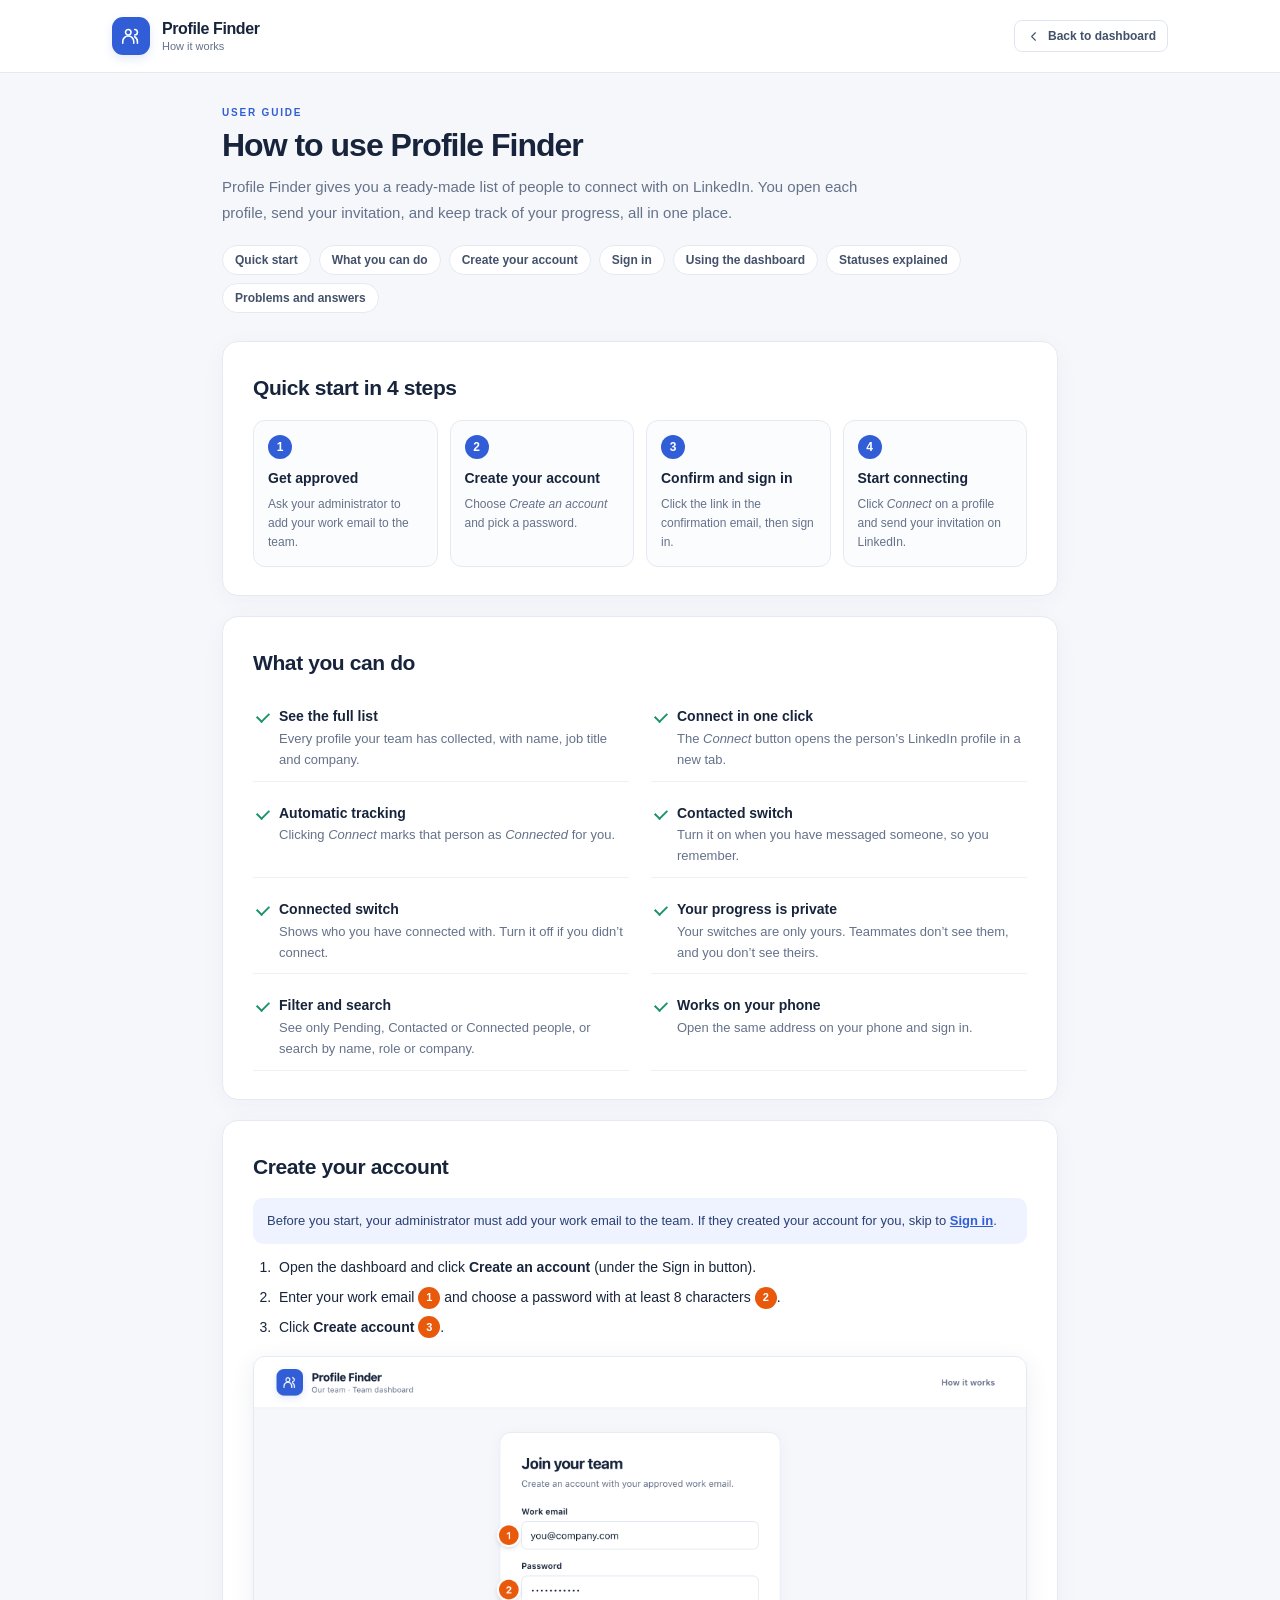
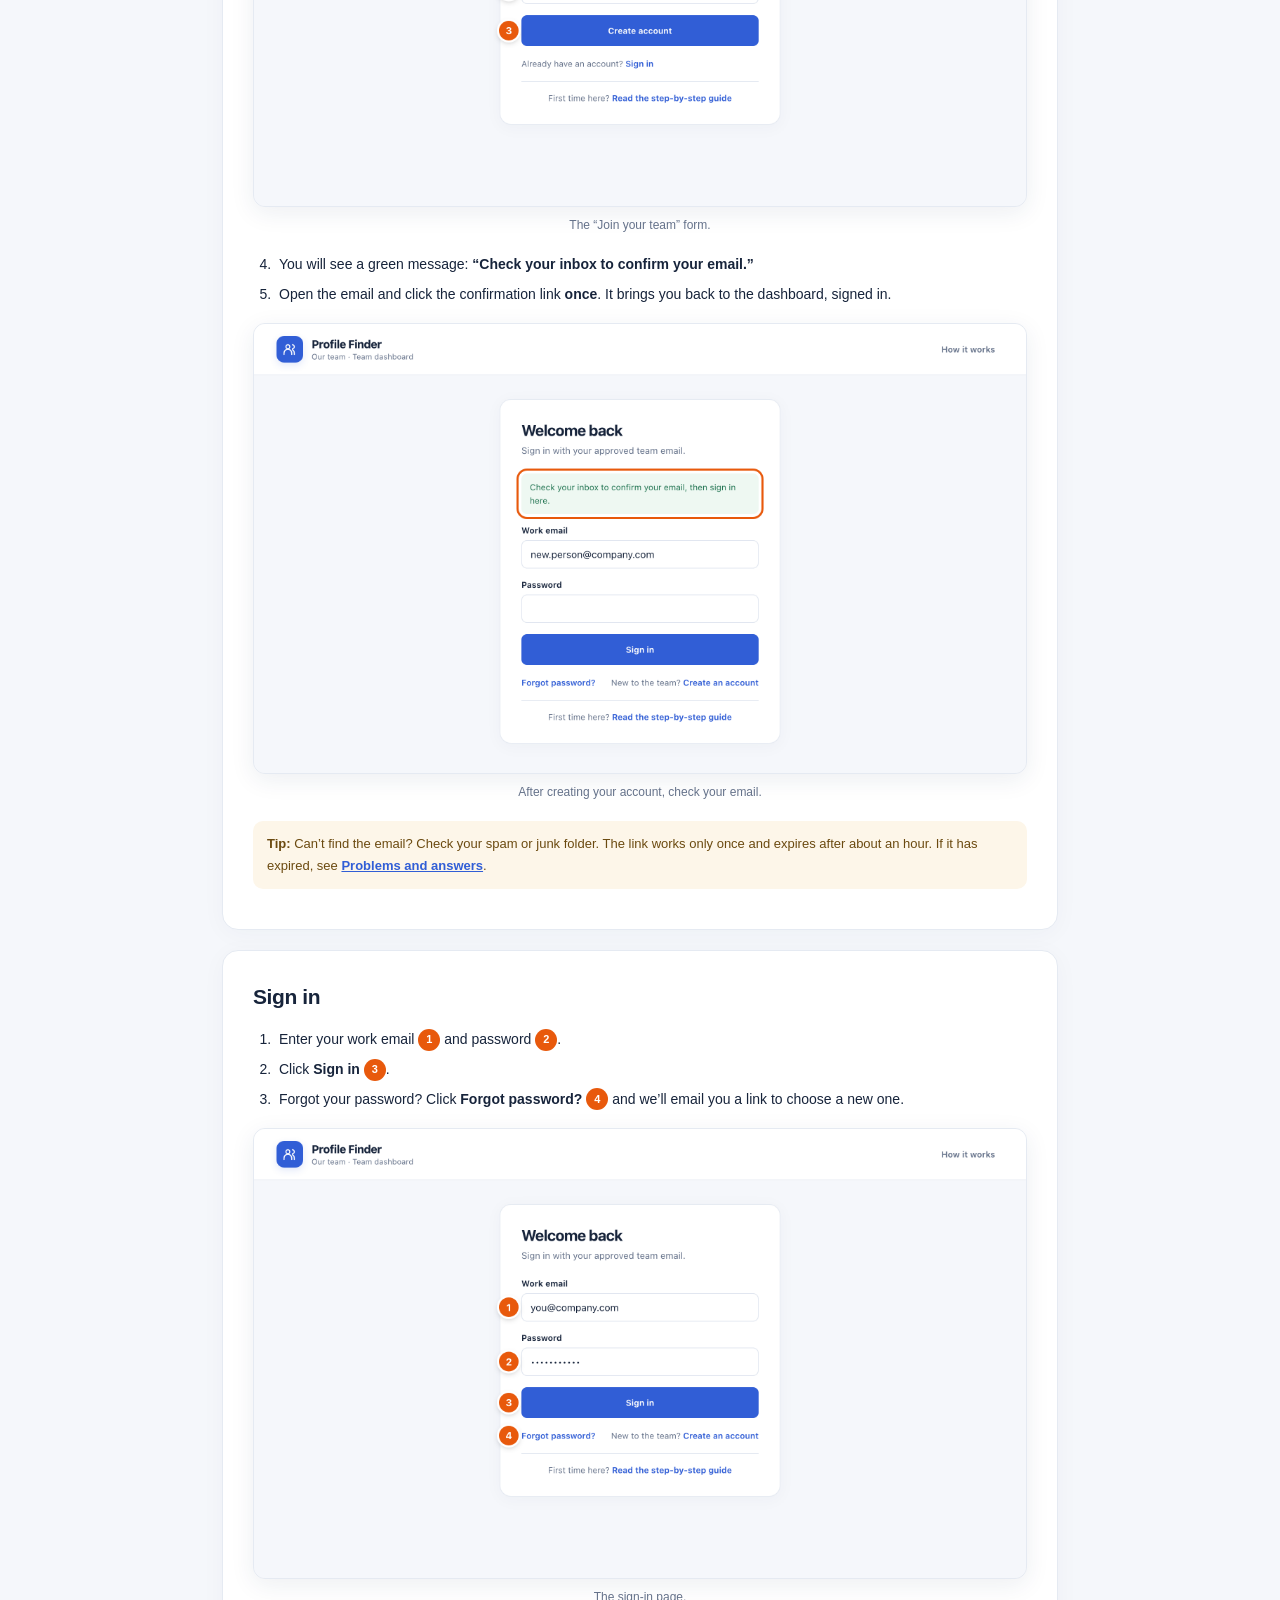
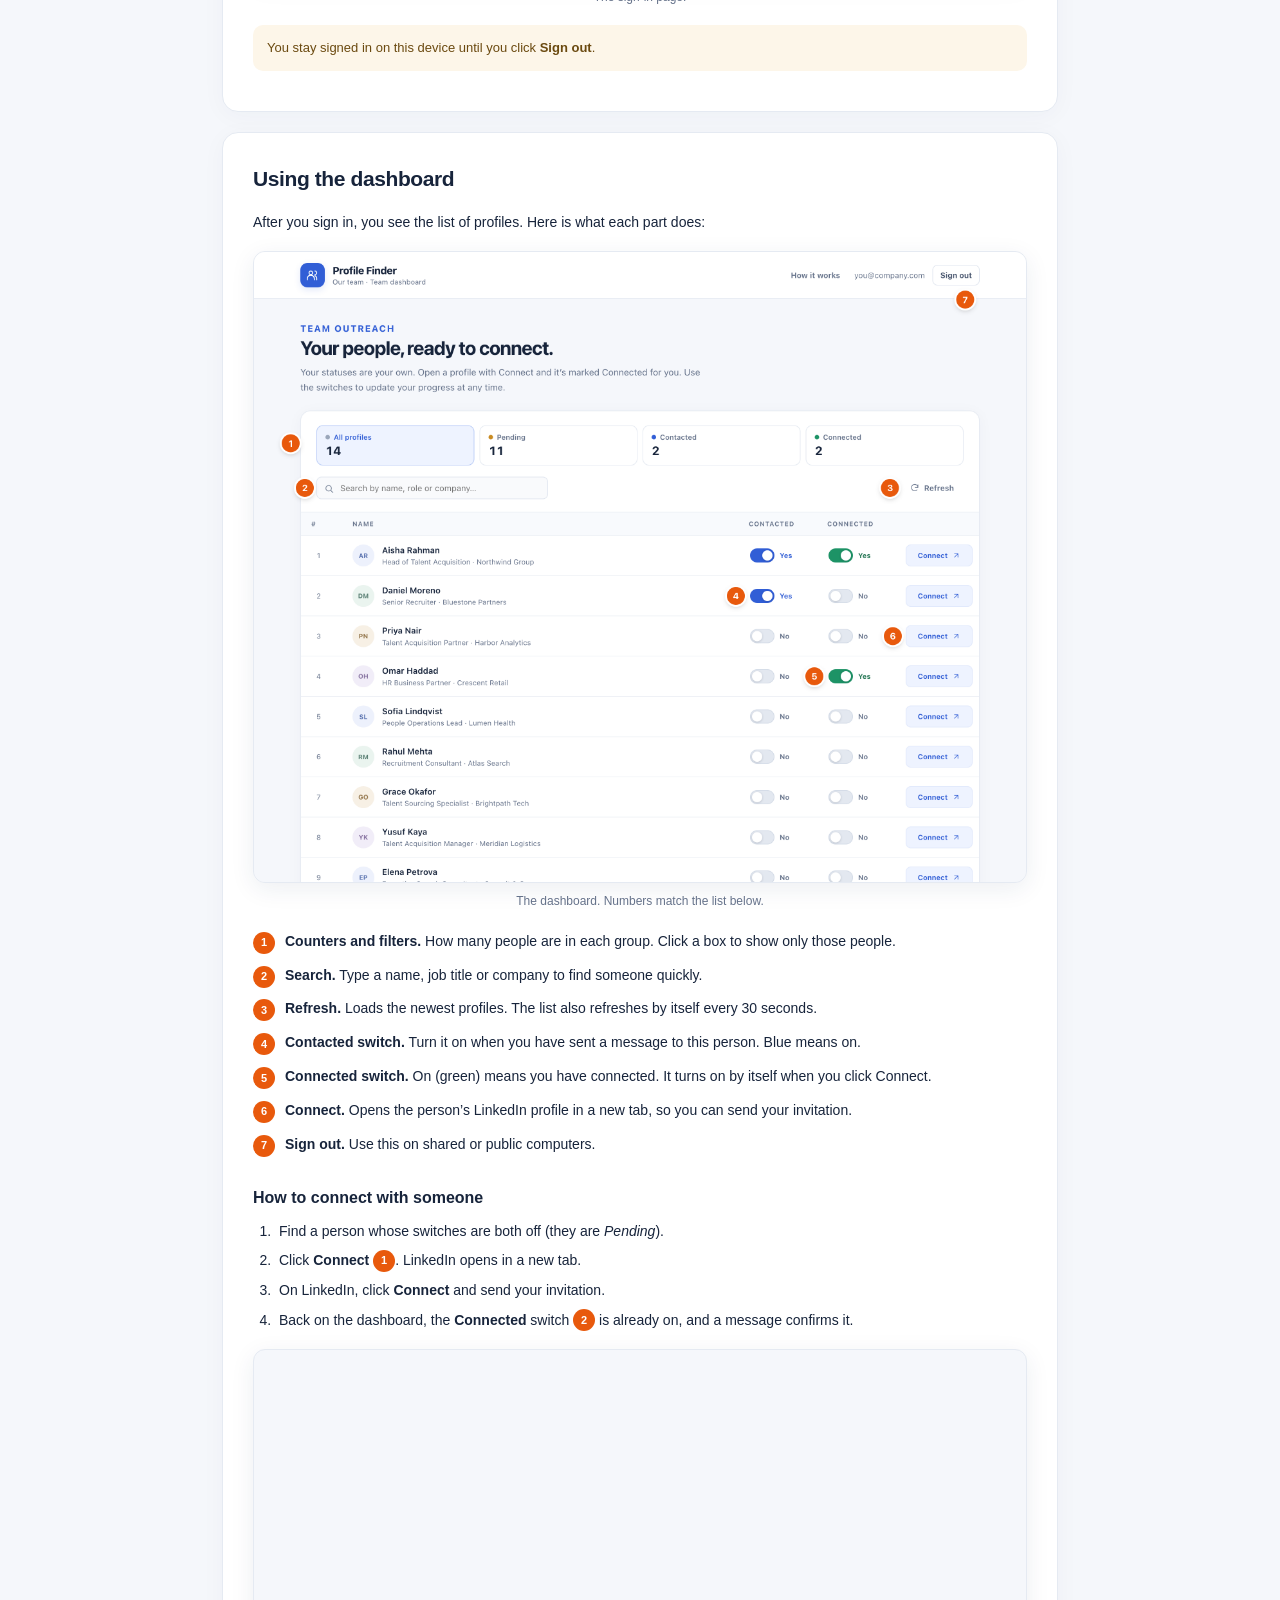
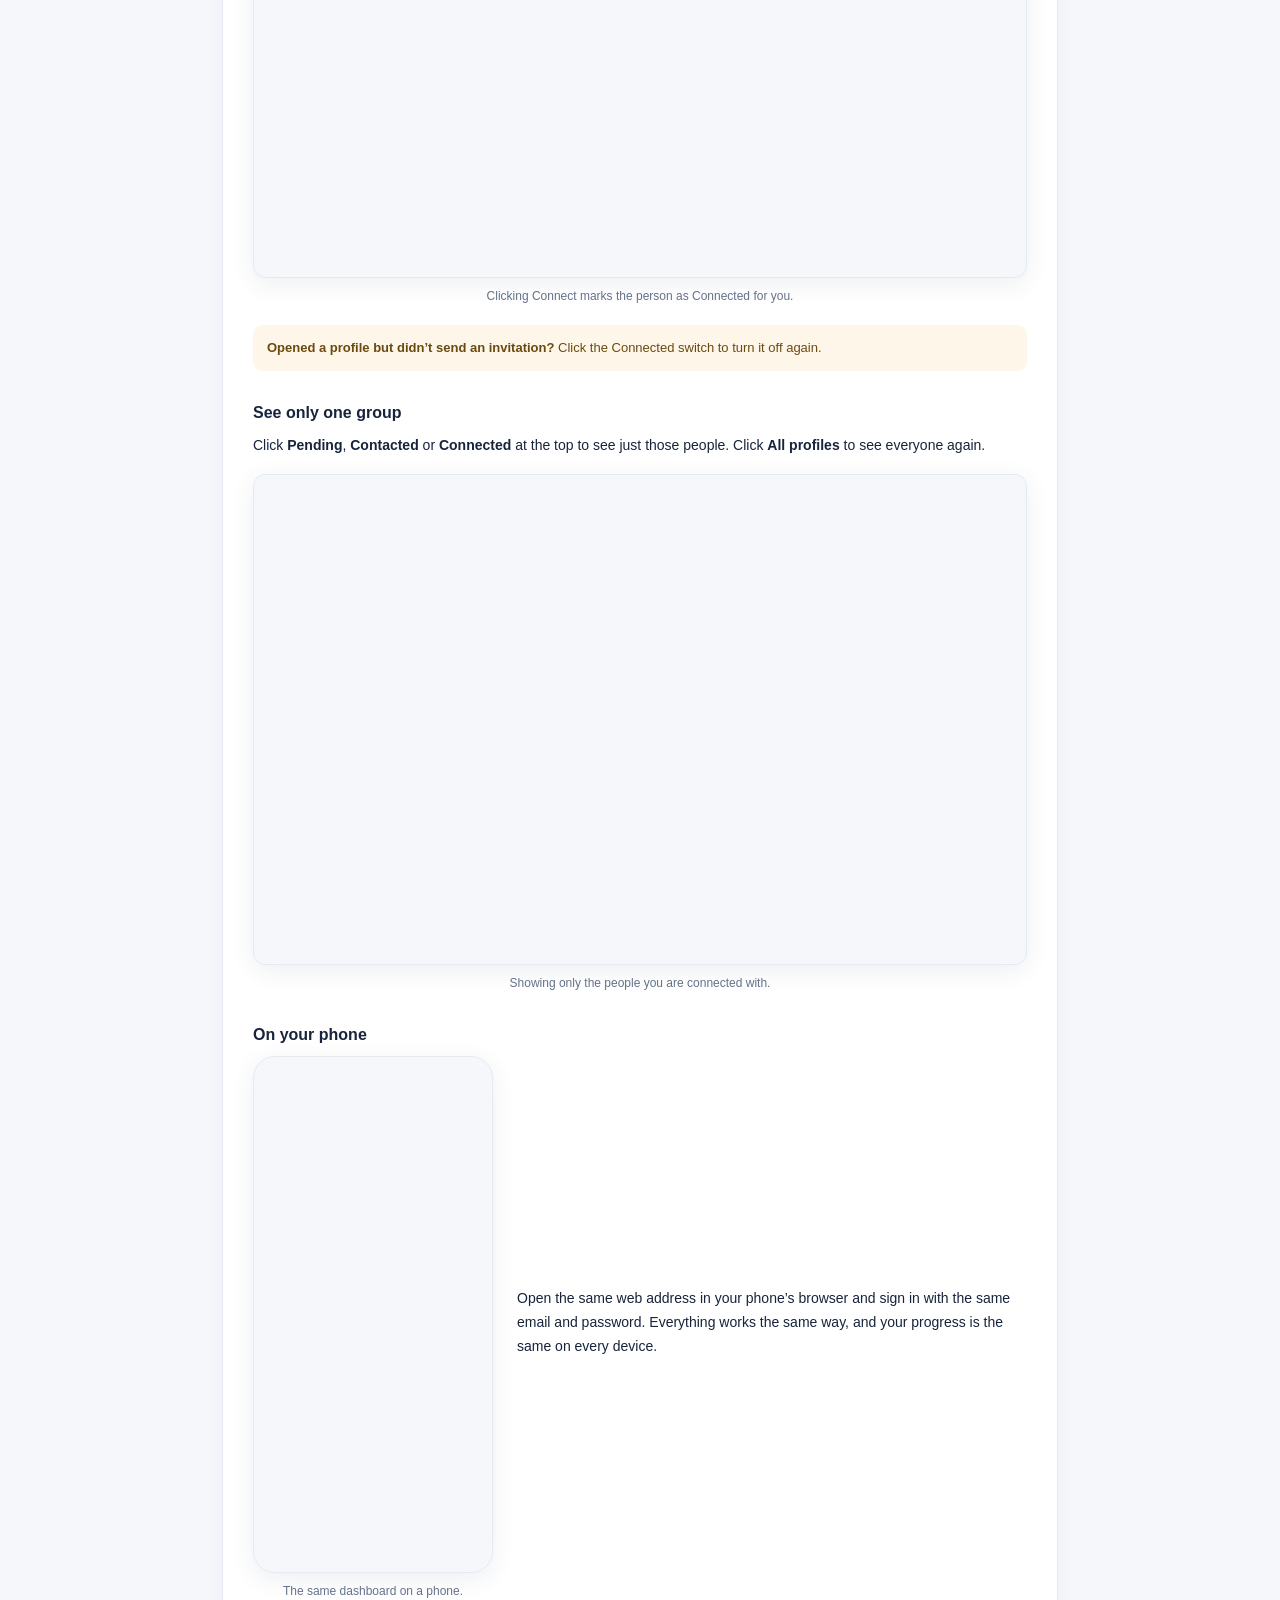
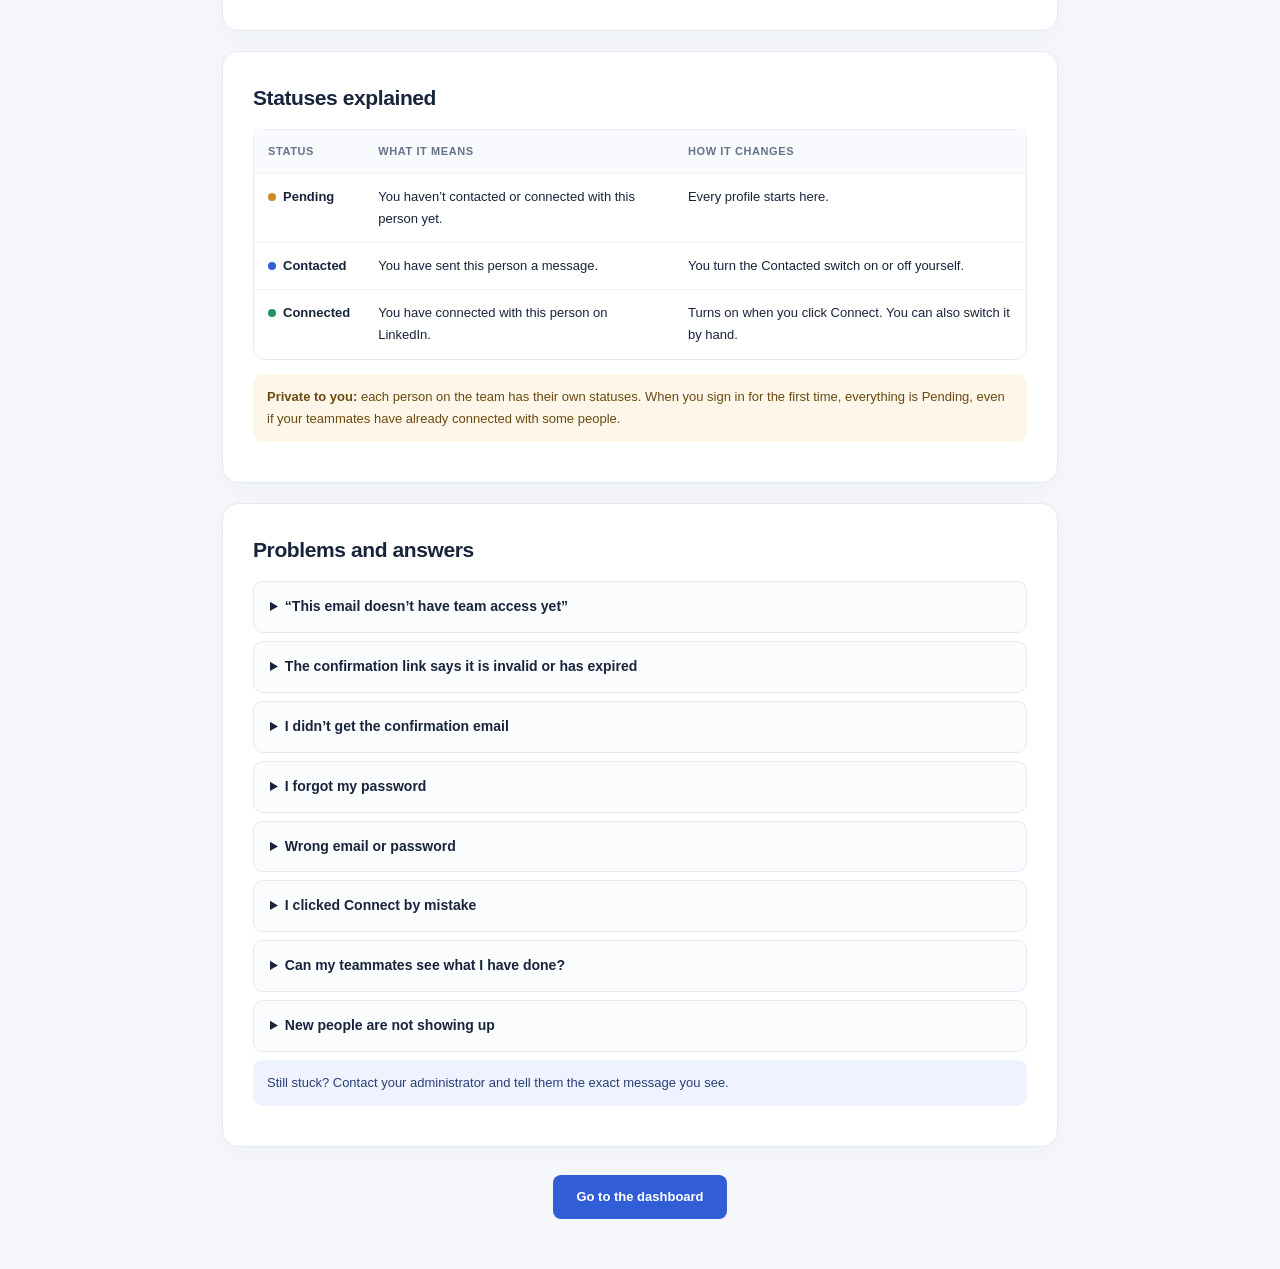
==== help.html @ e4a8d3be "Add files via upload" ====
<!DOCTYPE html>
<html lang="en">
<head>
<meta charset="utf-8">
<meta name="viewport" content="width=device-width, initial-scale=1">
<meta http-equiv="Content-Security-Policy" content="default-src 'self'; script-src 'none'; style-src 'self'; img-src 'self'; base-uri 'none'; form-action 'none'; object-src 'none'">
<meta name="referrer" content="no-referrer">
<meta name="theme-color" content="#f5f7fb">
<title>How it works · Profile Finder</title>
<link rel="stylesheet" href="styles.css">
</head>
<body class="guide">
<svg aria-hidden="true" class="sprite" xmlns="http://www.w3.org/2000/svg">
  <symbol id="icon-people" viewBox="0 0 24 24"><circle cx="9" cy="8" r="3"/><path d="M3 20v-2a6 6 0 0 1 12 0v2M16 5a3 3 0 0 1 0 6m3 9v-2a6 6 0 0 0-3-5.2"/></symbol>
  <symbol id="icon-back" viewBox="0 0 24 24"><path d="M15 6l-6 6 6 6"/></symbol>
</svg>

<header class="site-header">
  <div class="header-inner">
    <a class="brand brand-link" href="./">
      <span class="brand-mark"><svg aria-hidden="true"><use href="#icon-people"/></svg></span>
      <div><span class="brand-name">Profile Finder</span><span class="brand-caption">How it works</span></div>
    </a>
    <a class="btn secondary small" href="./"><svg aria-hidden="true"><use href="#icon-back"/></svg>Back to dashboard</a>
  </div>
</header>

<main>
  <section class="guide-hero">
    <p class="eyebrow">User guide</p>
    <h1>How to use Profile Finder</h1>
    <p class="lead">Profile Finder gives you a ready-made list of people to connect with on LinkedIn. You open each profile, send your invitation, and keep track of your progress, all in one place.</p>
    <nav class="toc" aria-label="On this page">
      <a href="#quick-start">Quick start</a>
      <a href="#features">What you can do</a>
      <a href="#create-account">Create your account</a>
      <a href="#sign-in">Sign in</a>
      <a href="#dashboard">Using the dashboard</a>
      <a href="#statuses">Statuses explained</a>
      <a href="#help">Problems and answers</a>
    </nav>
  </section>

  <section id="quick-start" class="guide-section">
    <h2>Quick start in 4 steps</h2>
    <ol class="quick-steps">
      <li><strong>Get approved</strong><span>Ask your administrator to add your work email to the team.</span></li>
      <li><strong>Create your account</strong><span>Choose <em>Create an account</em> and pick a password.</span></li>
      <li><strong>Confirm and sign in</strong><span>Click the link in the confirmation email, then sign in.</span></li>
      <li><strong>Start connecting</strong><span>Click <em>Connect</em> on a profile and send your invitation on LinkedIn.</span></li>
    </ol>
  </section>

  <section id="features" class="guide-section">
    <h2>What you can do</h2>
    <ul class="feature-grid">
      <li><strong>See the full list</strong><span>Every profile your team has collected, with name, job title and company.</span></li>
      <li><strong>Connect in one click</strong><span>The <em>Connect</em> button opens the person’s LinkedIn profile in a new tab.</span></li>
      <li><strong>Automatic tracking</strong><span>Clicking <em>Connect</em> marks that person as <em>Connected</em> for you.</span></li>
      <li><strong>Contacted switch</strong><span>Turn it on when you have messaged someone, so you remember.</span></li>
      <li><strong>Connected switch</strong><span>Shows who you have connected with. Turn it off if you didn’t connect.</span></li>
      <li><strong>Your progress is private</strong><span>Your switches are only yours. Teammates don’t see them, and you don’t see theirs.</span></li>
      <li><strong>Filter and search</strong><span>See only Pending, Contacted or Connected people, or search by name, role or company.</span></li>
      <li><strong>Works on your phone</strong><span>Open the same address on your phone and sign in.</span></li>
    </ul>
  </section>

  <section id="create-account" class="guide-section">
    <h2>Create your account</h2>
    <p class="callout">Before you start, your administrator must add your work email to the team. If they created your account for you, skip to <a href="#sign-in">Sign in</a>.</p>
    <ol class="steps-list">
      <li>Open the dashboard and click <strong>Create an account</strong> (under the Sign in button).</li>
      <li>Enter your work email <span class="num">1</span> and choose a password with at least 8 characters <span class="num">2</span>.</li>
      <li>Click <strong>Create account</strong> <span class="num">3</span>.</li>
    </ol>
    <figure>
      <img src="guide/create-account.png" width="1100" height="640" loading="lazy" alt="The Join your team form with the work email field marked 1, the password field marked 2 and the Create account button marked 3.">
      <figcaption>The “Join your team” form.</figcaption>
    </figure>
    <ol class="steps-list" start="4">
      <li>You will see a green message: <strong>“Check your inbox to confirm your email.”</strong></li>
      <li>Open the email and click the confirmation link <strong>once</strong>. It brings you back to the dashboard, signed in.</li>
    </ol>
    <figure>
      <img src="guide/check-email.png" width="1100" height="640" loading="lazy" alt="Sign-in page showing the green message: Check your inbox to confirm your email, then sign in here.">
      <figcaption>After creating your account, check your email.</figcaption>
    </figure>
    <p class="tip"><strong>Tip:</strong> Can’t find the email? Check your spam or junk folder. The link works only once and expires after about an hour. If it has expired, see <a href="#help">Problems and answers</a>.</p>
  </section>

  <section id="sign-in" class="guide-section">
    <h2>Sign in</h2>
    <ol class="steps-list">
      <li>Enter your work email <span class="num">1</span> and password <span class="num">2</span>.</li>
      <li>Click <strong>Sign in</strong> <span class="num">3</span>.</li>
      <li>Forgot your password? Click <strong>Forgot password?</strong> <span class="num">4</span> and we’ll email you a link to choose a new one.</li>
    </ol>
    <figure>
      <img src="guide/sign-in.png" width="1100" height="640" loading="lazy" alt="Sign-in form with email marked 1, password marked 2, Sign in button marked 3 and Forgot password link marked 4.">
      <figcaption>The sign-in page.</figcaption>
    </figure>
    <p class="tip">You stay signed in on this device until you click <strong>Sign out</strong>.</p>
  </section>

  <section id="dashboard" class="guide-section">
    <h2>Using the dashboard</h2>
    <p>After you sign in, you see the list of profiles. Here is what each part does:</p>
    <figure>
      <img src="guide/dashboard.png" width="1200" height="980" loading="lazy" alt="The dashboard with numbered markers: 1 status counters, 2 search box, 3 Refresh button, 4 Contacted switch, 5 Connected switch, 6 Connect button, 7 Sign out.">
      <figcaption>The dashboard. Numbers match the list below.</figcaption>
    </figure>
    <ol class="legend">
      <li><strong>Counters and filters.</strong> How many people are in each group. Click a box to show only those people.</li>
      <li><strong>Search.</strong> Type a name, job title or company to find someone quickly.</li>
      <li><strong>Refresh.</strong> Loads the newest profiles. The list also refreshes by itself every 30 seconds.</li>
      <li><strong>Contacted switch.</strong> Turn it on when you have sent a message to this person. Blue means on.</li>
      <li><strong>Connected switch.</strong> On (green) means you have connected. It turns on by itself when you click Connect.</li>
      <li><strong>Connect.</strong> Opens the person’s LinkedIn profile in a new tab, so you can send your invitation.</li>
      <li><strong>Sign out.</strong> Use this on shared or public computers.</li>
    </ol>

    <h3>How to connect with someone</h3>
    <ol class="steps-list">
      <li>Find a person whose switches are both off (they are <em>Pending</em>).</li>
      <li>Click <strong>Connect</strong> <span class="num">1</span>. LinkedIn opens in a new tab.</li>
      <li>On LinkedIn, click <strong>Connect</strong> and send your invitation.</li>
      <li>Back on the dashboard, the <strong>Connected</strong> switch <span class="num">2</span> is already on, and a message confirms it.</li>
    </ol>
    <figure>
      <img src="guide/connect.png" width="1200" height="820" loading="lazy" alt="After clicking Connect, marked 1, the Connected switch for that person, marked 2, is on and a message says the person is marked as Connected.">
      <figcaption>Clicking Connect marks the person as Connected for you.</figcaption>
    </figure>
    <p class="tip"><strong>Opened a profile but didn’t send an invitation?</strong> Click the Connected switch to turn it off again.</p>

    <h3>See only one group</h3>
    <p>Click <strong>Pending</strong>, <strong>Contacted</strong> or <strong>Connected</strong> at the top to see just those people. Click <strong>All profiles</strong> to see everyone again.</p>
    <figure>
      <img src="guide/filter.png" width="1200" height="760" loading="lazy" alt="The Connected filter selected, showing only the people marked Connected.">
      <figcaption>Showing only the people you are connected with.</figcaption>
    </figure>

    <h3>On your phone</h3>
    <div class="phone-row">
      <figure class="phone">
        <img src="guide/mobile.png" width="390" height="844" loading="lazy" alt="The dashboard on a phone screen, with counters, search, switches and Connect buttons.">
        <figcaption>The same dashboard on a phone.</figcaption>
      </figure>
      <p>Open the same web address in your phone’s browser and sign in with the same email and password. Everything works the same way, and your progress is the same on every device.</p>
    </div>
  </section>

  <section id="statuses" class="guide-section">
    <h2>Statuses explained</h2>
    <div class="table-scroll">
      <table class="status-table">
        <thead><tr><th scope="col">Status</th><th scope="col">What it means</th><th scope="col">How it changes</th></tr></thead>
        <tbody>
          <tr><th scope="row"><span class="dot-label pending">Pending</span></th><td>You haven’t contacted or connected with this person yet.</td><td>Every profile starts here.</td></tr>
          <tr><th scope="row"><span class="dot-label contacted">Contacted</span></th><td>You have sent this person a message.</td><td>You turn the Contacted switch on or off yourself.</td></tr>
          <tr><th scope="row"><span class="dot-label connected">Connected</span></th><td>You have connected with this person on LinkedIn.</td><td>Turns on when you click Connect. You can also switch it by hand.</td></tr>
        </tbody>
      </table>
    </div>
    <p class="tip"><strong>Private to you:</strong> each person on the team has their own statuses. When you sign in for the first time, everything is Pending, even if your teammates have already connected with some people.</p>
  </section>

  <section id="help" class="guide-section">
    <h2>Problems and answers</h2>
    <details>
      <summary>“This email doesn’t have team access yet”</summary>
      <p>Your administrator hasn’t added your email to the team, or you haven’t confirmed your email yet. Ask your administrator to add the exact email you sign in with, and make sure you clicked the confirmation link.</p>
      <figure>
        <img src="guide/no-access.png" width="1100" height="680" loading="lazy" alt="Sign-in page showing the message: This email doesn’t have team access yet.">
      </figure>
    </details>
    <details>
      <summary>The confirmation link says it is invalid or has expired</summary>
      <p>Each link works only once and for about an hour. Go back to the dashboard and click <strong>Create an account</strong> again with the same email to get a new link, then click it straight away. If it still fails, ask your administrator to create your account for you.</p>
    </details>
    <details>
      <summary>I didn’t get the confirmation email</summary>
      <p>Check your spam or junk folder, and wait a few minutes. If it still doesn’t arrive, ask your administrator to create your account for you.</p>
    </details>
    <details>
      <summary>I forgot my password</summary>
      <p>On the sign-in page, click <strong>Forgot password?</strong>, enter your email and click <strong>Send reset link</strong>. Open the email, click the link, and choose a new password.</p>
    </details>
    <details>
      <summary>Wrong email or password</summary>
      <p>Check for typing mistakes and make sure Caps Lock is off. If you still can’t sign in, use <strong>Forgot password?</strong>.</p>
    </details>
    <details>
      <summary>I clicked Connect by mistake</summary>
      <p>Click the green <strong>Connected</strong> switch for that person to turn it off. Nothing is sent on LinkedIn unless you send the invitation yourself.</p>
    </details>
    <details>
      <summary>Can my teammates see what I have done?</summary>
      <p>No. Your Contacted and Connected switches are visible only to you. Everyone sees the same list of people, but each person tracks their own progress.</p>
    </details>
    <details>
      <summary>New people are not showing up</summary>
      <p>Click <strong>Refresh</strong>. New profiles appear after your administrator adds them.</p>
    </details>
    <p class="callout">Still stuck? Contact your administrator and tell them the exact message you see.</p>
  </section>

  <p class="guide-back"><a class="btn primary" href="./">Go to the dashboard</a></p>
</main>
</body>
</html>
---- styles.css ----
:root { --ink:#17243b; --muted:#65728a; --line:#e5eaf2; --brand:#315ed6; --brand-dark:#254bac; --brand-soft:#eef3ff; --bg:#f5f7fb; --green:#1d9366; --green-ink:#1f7350; --blue-on:#315ed6; --shadow:0 4px 24px rgba(29,48,84,.035); }
* { box-sizing:border-box; }
body { margin:0; background:var(--bg); color:var(--ink); font-family:Inter,-apple-system,BlinkMacSystemFont,"Segoe UI",sans-serif; font-size:14px; -webkit-font-smoothing:antialiased; }
button,input { font:inherit; }
button { cursor:pointer; }
button:disabled { opacity:.5; cursor:not-allowed; }
:focus-visible { outline:3px solid #809ff0; outline-offset:3px; }
a { color:var(--brand); }
svg { width:20px; height:20px; flex-shrink:0; fill:none; stroke:currentColor; stroke-width:1.7; stroke-linecap:round; stroke-linejoin:round; }
.sprite { display:none; }
[hidden] { display:none !important; }
.sr-only { position:absolute; width:1px; height:1px; padding:0; margin:-1px; overflow:hidden; clip:rect(0,0,0,0); white-space:nowrap; border:0; }
.muted { color:var(--muted); }
code { background:#eef1f6; padding:2px 5px; border-radius:4px; font-size:12px; }

.site-header { background:#fff; border-bottom:1px solid var(--line); }
.header-inner { max-width:1120px; min-height:72px; margin:auto; padding:14px 32px; display:flex; align-items:center; justify-content:space-between; gap:16px; }
.brand { display:flex; align-items:center; gap:12px; min-width:0; }
.brand-mark { width:38px; height:38px; display:grid; place-items:center; border-radius:11px; background:var(--brand); color:#fff; box-shadow:0 4px 10px #315ed622; }
.brand-mark svg { width:22px; height:22px; }
.brand-name { display:block; font-size:16px; font-weight:750; letter-spacing:-.4px; }
.brand-caption { display:block; margin-top:2px; color:var(--muted); font-size:11px; }
.header-actions { display:flex; align-items:center; gap:10px; min-width:0; }
.guide-link { margin:18px 0 0; padding-top:16px; border-top:1px solid var(--line); text-align:center; color:var(--muted); font-size:12px; }
.guide-link a { font-weight:650; text-decoration:none; }
.guide-link a:hover { text-decoration:underline; }
.account { display:flex; align-items:center; gap:12px; min-width:0; }
.account-email { color:var(--muted); font-size:12px; overflow:hidden; text-overflow:ellipsis; white-space:nowrap; }

main { max-width:1120px; margin:auto; padding:34px 32px 40px; }
.center-view { display:grid; place-items:center; min-height:60vh; }
.card { background:#fff; border:1px solid var(--line); border-radius:16px; box-shadow:var(--shadow); }
.message-card { max-width:460px; padding:28px; text-align:center; line-height:1.7; color:var(--muted); }
.message-card h1 { color:var(--ink); font-size:20px; margin:0 0 8px; }

.auth-card { width:100%; max-width:400px; padding:30px; }
.auth-card h1 { margin:0 0 6px; font-size:22px; letter-spacing:-.5px; }
.auth-card > .muted { margin:0 0 22px; font-size:13px; line-height:1.6; }
.field { margin-bottom:16px; }
label { display:block; margin-bottom:7px; font-size:12px; font-weight:650; }
input { width:100%; border:1px solid #dfe5ef; border-radius:8px; background:#fff; color:var(--ink); padding:11px 12px; font-size:14px; }
input:focus { border-color:var(--brand); box-shadow:0 0 0 3px #315ed610; outline:none; }
.notice { margin:0 0 16px; padding:10px 12px; border-radius:8px; background:#fff4f4; color:#a33a3a; font-size:12px; line-height:1.6; }
.notice.success { background:#eef8f2; color:var(--green-ink); }
.auth-links { display:flex; flex-wrap:wrap; justify-content:space-between; gap:10px; margin-top:18px; font-size:12px; color:var(--muted); }
.link { background:none; border:0; padding:0; color:var(--brand); font-size:12px; font-weight:600; }
.link:hover { text-decoration:underline; }

.btn { display:inline-flex; align-items:center; justify-content:center; gap:7px; min-height:38px; padding:9px 14px; border:1px solid transparent; border-radius:8px; font-size:12px; font-weight:650; text-decoration:none; transition:background .15s,border-color .15s; }
.btn svg { width:15px; height:15px; }
.btn.small { min-height:32px; padding:6px 11px; }
.btn.wide { width:100%; min-height:44px; }
.primary { background:var(--brand); color:#fff; }
.primary:hover:not(:disabled) { background:var(--brand-dark); }
.secondary { background:#fff; color:#43516a; border-color:#dfe5ef; }
.secondary:hover:not(:disabled) { background:#f6f8fc; border-color:#b9c6dc; }
.quiet { background:transparent; color:var(--muted); }
.quiet:hover:not(:disabled) { background:#f2f5fa; color:var(--ink); }

.intro { margin-bottom:24px; }
.eyebrow { margin:0 0 8px; color:var(--brand); font-size:10px; font-weight:750; letter-spacing:1.8px; text-transform:uppercase; }
.intro h1 { font-size:30px; line-height:1.2; font-weight:720; letter-spacing:-1px; margin:0 0 8px; }
.intro p { margin:0; font-size:14px; line-height:1.7; max-width:640px; }

.list-card { overflow:hidden; }
.status-tabs { display:grid; grid-template-columns:repeat(4,minmax(0,1fr)); gap:8px; padding:22px 24px 16px; }
.status-tab { display:flex; flex-direction:column; align-items:flex-start; gap:3px; padding:11px 13px; border:1px solid var(--line); border-radius:10px; background:#fff; color:var(--muted); font-size:11px; font-weight:600; text-align:left; transition:background .15s,border-color .15s; }
.status-tab strong { color:var(--ink); font-size:19px; font-weight:720; letter-spacing:-.4px; font-variant-numeric:tabular-nums; }
.status-tab .label { display:flex; align-items:center; gap:6px; }
.status-tab .label::before { content:""; width:7px; height:7px; border-radius:50%; background:#9aa6ba; }
.status-tab[data-filter="pending"] .label::before { background:#c98b22; }
.status-tab[data-filter="contacted"] .label::before { background:var(--blue-on); }
.status-tab[data-filter="connected"] .label::before { background:var(--green); }
.status-tab:hover { background:#f9fafc; border-color:#cfd8e6; }
.status-tab[aria-pressed="true"] { background:var(--brand-soft); border-color:#b7caf7; color:var(--brand); }

.toolbar { display:flex; align-items:center; justify-content:space-between; gap:12px; padding:0 24px 18px; }
.filter-wrap { position:relative; width:360px; max-width:100%; }
.filter-wrap > svg { position:absolute; top:11px; left:12px; width:16px; height:16px; color:#7b879b; pointer-events:none; }
#search { background:#f9fafc; padding:9px 36px; font-size:13px; }
#search::-webkit-search-cancel-button { -webkit-appearance:none; }
.filter-reset { position:absolute; right:5px; top:4px; width:30px; height:30px; display:grid; place-items:center; background:transparent; color:var(--muted); border:0; border-radius:5px; }
.filter-reset:hover { background:#eaf0fb; }
.filter-reset svg { width:14px; height:14px; }

.table-wrap { overflow:auto; max-height:620px; min-height:300px; }
table { width:100%; table-layout:fixed; border-collapse:separate; border-spacing:0; text-align:left; }
.col-num { width:64px; } .col-toggle { width:122px; } .col-connect { width:130px; }
thead th { position:sticky; top:0; z-index:1; background:#f8fafd; color:var(--muted); font-size:10px; font-weight:650; letter-spacing:.8px; text-transform:uppercase; border-top:1px solid var(--line); border-bottom:1px solid var(--line); padding:12px 16px; }
tbody td { padding:13px 16px; border-bottom:1px solid #eef1f6; vertical-align:middle; }
tbody tr:last-child td { border-bottom:0; }
tbody tr:hover td { background:#fafbfe; }
td.num { color:var(--muted); font-size:11px; font-variant-numeric:tabular-nums; padding-left:24px; }
.person { display:flex; align-items:center; gap:12px; min-width:0; }
.avatar { display:grid; place-items:center; flex-shrink:0; width:34px; height:34px; border-radius:50%; background:#edf1fc; color:#5a73b0; font-size:10px; font-weight:700; }
.tone-1 { color:#557c70; background:#eaf4ef; } .tone-2 { color:#927449; background:#f7f0e5; } .tone-3 { color:#85709f; background:#f1edf8; }
.person-text { min-width:0; }
.person-name { display:block; font-size:13px; font-weight:600; line-height:1.4; overflow-wrap:break-word; }
.person-role { display:block; margin-top:2px; color:var(--muted); font-size:11px; line-height:1.4; overflow:hidden; text-overflow:ellipsis; white-space:nowrap; }

.switch { display:inline-flex; align-items:center; gap:8px; min-height:34px; padding:2px; border:0; background:transparent; color:var(--muted); font-size:11px; font-weight:650; }
.switch .track { position:relative; flex-shrink:0; width:38px; height:22px; border-radius:999px; background:#e3e8f0; box-shadow:inset 0 0 0 1px #d3dbe7; transition:background .2s; }
.switch .knob { position:absolute; top:3px; left:3px; width:16px; height:16px; border-radius:50%; background:#fff; box-shadow:0 1px 3px #17243b33; transition:transform .2s; }
.switch[aria-checked="true"] .knob { transform:translateX(16px); }
.switch[aria-checked="true"] .track { box-shadow:none; }
.switch.contacted[aria-checked="true"] { color:var(--blue-on); }
.switch.contacted[aria-checked="true"] .track { background:var(--blue-on); }
.switch.connected[aria-checked="true"] { color:var(--green-ink); }
.switch.connected[aria-checked="true"] .track { background:var(--green); }
.switch[aria-busy="true"] { opacity:.6; cursor:progress; }

.connect { min-height:34px; width:104px; background:var(--brand-soft); border-color:#e1e9fc; color:var(--brand); padding:7px 12px; font-size:11px; }
.connect:hover { background:#e1eaff; border-color:#b7caf7; }
.connect svg { width:13px; height:13px; }
.unavailable { color:var(--muted); font-size:11px; }

.empty { padding:60px 24px; text-align:center; color:var(--muted); font-size:13px; line-height:1.7; }
.empty h3 { color:var(--ink); font-size:16px; margin:0 0 6px; }
.empty button { margin-top:14px; }
tbody tr:hover .empty { background:#fff; }

.list-footer { display:flex; flex-wrap:wrap; justify-content:space-between; gap:10px; border-top:1px solid var(--line); padding:14px 24px; background:#fdfdfe; color:var(--muted); font-size:11px; }
.list-footer p { margin:0; }
.note { display:flex; justify-content:center; gap:7px; margin:16px 12px 0; color:var(--muted); font-size:11px; line-height:1.6; }
.note svg { width:14px; height:14px; margin-top:2px; }

.toast { position:fixed; bottom:24px; left:50%; z-index:10; max-width:calc(100% - 32px); width:max-content; padding:12px 18px; border-radius:10px; background:#1e2d45; color:#fff; box-shadow:0 8px 25px #17243b24; font-size:12px; line-height:1.6; opacity:0; transform:translate(-50%,12px); transition:opacity .2s,transform .2s; pointer-events:none; }
.toast.show { opacity:1; transform:translate(-50%,0); }

@media (max-width:820px) {
  .header-inner { padding:12px 20px; } main { padding:26px 20px 32px; }
  .account-email { display:none; }
  .intro h1 { font-size:25px; }
  .status-tabs { grid-template-columns:repeat(2,minmax(0,1fr)); padding:18px 18px 14px; }
  .toolbar { padding:0 18px 16px; }
  .col-num { width:0; } td.num,thead th:first-child { padding:0; font-size:0; overflow:hidden; }
  .col-toggle { width:64px; } .col-connect { width:104px; }
  thead th,tbody td { padding-left:10px; padding-right:10px; }
  td.name-cell { padding-left:18px; }
  .switch-label { display:none; }
  thead th { font-size:10px; letter-spacing:0; text-transform:none; }
  .connect { width:88px; padding:7px 8px; }
}
@media (max-width:480px) {
  .header-inner { padding:12px 14px; } main { padding:22px 14px 28px; }
  .brand-caption { display:none; }
  .avatar { display:none; }
  .col-toggle { width:62px; } .col-connect { width:92px; }
  thead th,tbody td { padding-left:6px; padding-right:6px; }
  td.name-cell { padding-left:14px; }
  .connect { width:80px; }
  .switch .track { width:34px; height:20px; } .switch .knob { width:14px; height:14px; }
  .switch[aria-checked="true"] .knob { transform:translateX(14px); }
  .person-role { white-space:normal; }
}
@media (prefers-reduced-motion:reduce) { *,*::before,*::after { transition:none !important; } }

/* ---------- user guide (help.html) ---------- */
.guide main { max-width:900px; }
.brand-link { color:inherit; text-decoration:none; }
.guide-hero { margin-bottom:28px; }
.guide-hero h1 { font-size:32px; line-height:1.2; font-weight:720; letter-spacing:-1px; margin:0 0 10px; }
.lead { margin:0 0 20px; color:var(--muted); font-size:15px; line-height:1.7; max-width:680px; }
.toc { display:flex; flex-wrap:wrap; gap:8px; }
.toc a { padding:7px 12px; border:1px solid var(--line); border-radius:999px; background:#fff; color:#43516a; font-size:12px; font-weight:600; text-decoration:none; }
.toc a:hover { border-color:#b7caf7; color:var(--brand); background:var(--brand-soft); }
.guide-section { background:#fff; border:1px solid var(--line); border-radius:16px; box-shadow:var(--shadow); padding:28px 30px; margin-bottom:20px; scroll-margin-top:16px; line-height:1.7; }
.guide-section h2 { margin:0 0 14px; font-size:21px; letter-spacing:-.4px; }
.guide-section h3 { margin:28px 0 8px; font-size:16px; }
.guide-section p { margin:0 0 12px; font-size:14px; }
.guide-section figure { margin:16px 0 18px; }
.guide-section figure img { display:block; width:100%; height:auto; border:1px solid var(--line); border-radius:12px; box-shadow:0 6px 24px rgba(29,48,84,.08); background:#f5f7fb; }
.guide-section figcaption { margin-top:8px; color:var(--muted); font-size:12px; text-align:center; }

.quick-steps { list-style:none; counter-reset:q; display:grid; grid-template-columns:repeat(4,minmax(0,1fr)); gap:12px; margin:0; padding:0; }
.quick-steps li { counter-increment:q; position:relative; padding:46px 14px 14px; border:1px solid var(--line); border-radius:12px; background:#fbfcfe; }
.quick-steps li::before { content:counter(q); position:absolute; top:14px; left:14px; width:24px; height:24px; display:grid; place-items:center; border-radius:50%; background:var(--brand); color:#fff; font-size:12px; font-weight:700; }
.quick-steps strong { display:block; font-size:14px; margin-bottom:4px; }
.quick-steps span { display:block; color:var(--muted); font-size:12px; line-height:1.6; }

.feature-grid { list-style:none; display:grid; grid-template-columns:repeat(2,minmax(0,1fr)); gap:10px 22px; margin:0; padding:0; }
.feature-grid li { padding:10px 0 10px 26px; position:relative; border-bottom:1px solid #eef1f6; }
.feature-grid li::before { content:""; position:absolute; left:4px; top:17px; width:10px; height:6px; border-left:2px solid var(--green); border-bottom:2px solid var(--green); transform:rotate(-45deg); }
.feature-grid strong { display:block; font-size:14px; }
.feature-grid span { display:block; color:var(--muted); font-size:13px; line-height:1.6; }

.steps-list { margin:0 0 6px; padding-left:22px; font-size:14px; }
.steps-list li { margin:6px 0; padding-left:4px; }
.num, .legend li::before { display:inline-grid; place-items:center; width:22px; height:22px; border-radius:50%; background:#e8590c; color:#fff; font-size:11px; font-weight:700; vertical-align:1px; }
.legend { list-style:none; counter-reset:l; margin:0; padding:0; display:grid; gap:10px; font-size:14px; }
.legend li { counter-increment:l; position:relative; padding-left:32px; }
.legend li::before { content:counter(l); position:absolute; left:0; top:2px; }

.callout { padding:12px 14px; border-radius:10px; background:var(--brand-soft); color:#2a3f73; font-size:13px !important; }
.tip { padding:12px 14px; border-radius:10px; background:#fdf6e9; color:#6b4a10; font-size:13px !important; }
.callout a, .tip a { font-weight:650; }

.phone-row { display:grid; grid-template-columns:240px 1fr; gap:24px; align-items:center; }
.phone-row figure { margin:0; }
.phone img { border-radius:22px !important; }

.table-scroll { overflow-x:auto; margin-bottom:14px; }
.status-table { width:100%; min-width:520px; table-layout:auto; border:1px solid var(--line); border-radius:12px; border-collapse:separate; border-spacing:0; font-size:13px; }
.status-table th, .status-table td { padding:12px 14px; text-align:left; vertical-align:top; border-bottom:1px solid #eef1f6; }
.status-table thead th { position:static; background:#f8fafd; color:var(--muted); font-size:11px; text-transform:uppercase; letter-spacing:.6px; border-top:0; }
.status-table tbody tr:last-child th, .status-table tbody tr:last-child td { border-bottom:0; }
.status-table tbody tr:hover td { background:transparent; }
.dot-label { display:inline-flex; align-items:center; gap:7px; font-weight:650; white-space:nowrap; }
.dot-label::before { content:""; width:8px; height:8px; border-radius:50%; }
.dot-label.pending::before { background:#c98b22; } .dot-label.contacted::before { background:var(--blue-on); } .dot-label.connected::before { background:var(--green); }

.guide details { border:1px solid var(--line); border-radius:10px; margin-bottom:8px; background:#fbfcfe; }
.guide details[open] { background:#fff; }
.guide summary { cursor:pointer; padding:13px 16px; font-size:14px; font-weight:650; list-style-position:inside; }
.guide details > p, .guide details > figure { margin:0 16px 14px; }
.guide-back { text-align:center; margin:28px 0 10px; }
.guide-back .btn { min-height:44px; padding:10px 22px; font-size:13px; }

@media (max-width:820px) {
  .guide-section { padding:22px 18px; }
  .guide-hero h1 { font-size:26px; }
  .quick-steps { grid-template-columns:repeat(2,minmax(0,1fr)); }
  .feature-grid { grid-template-columns:1fr; }
  .phone-row { grid-template-columns:1fr; } .phone-row .phone { max-width:240px; margin:0 auto; }
}
@media (max-width:480px) {
  .quick-steps { grid-template-columns:1fr; }
  .guide .header-inner .btn { padding:6px 10px; }
}
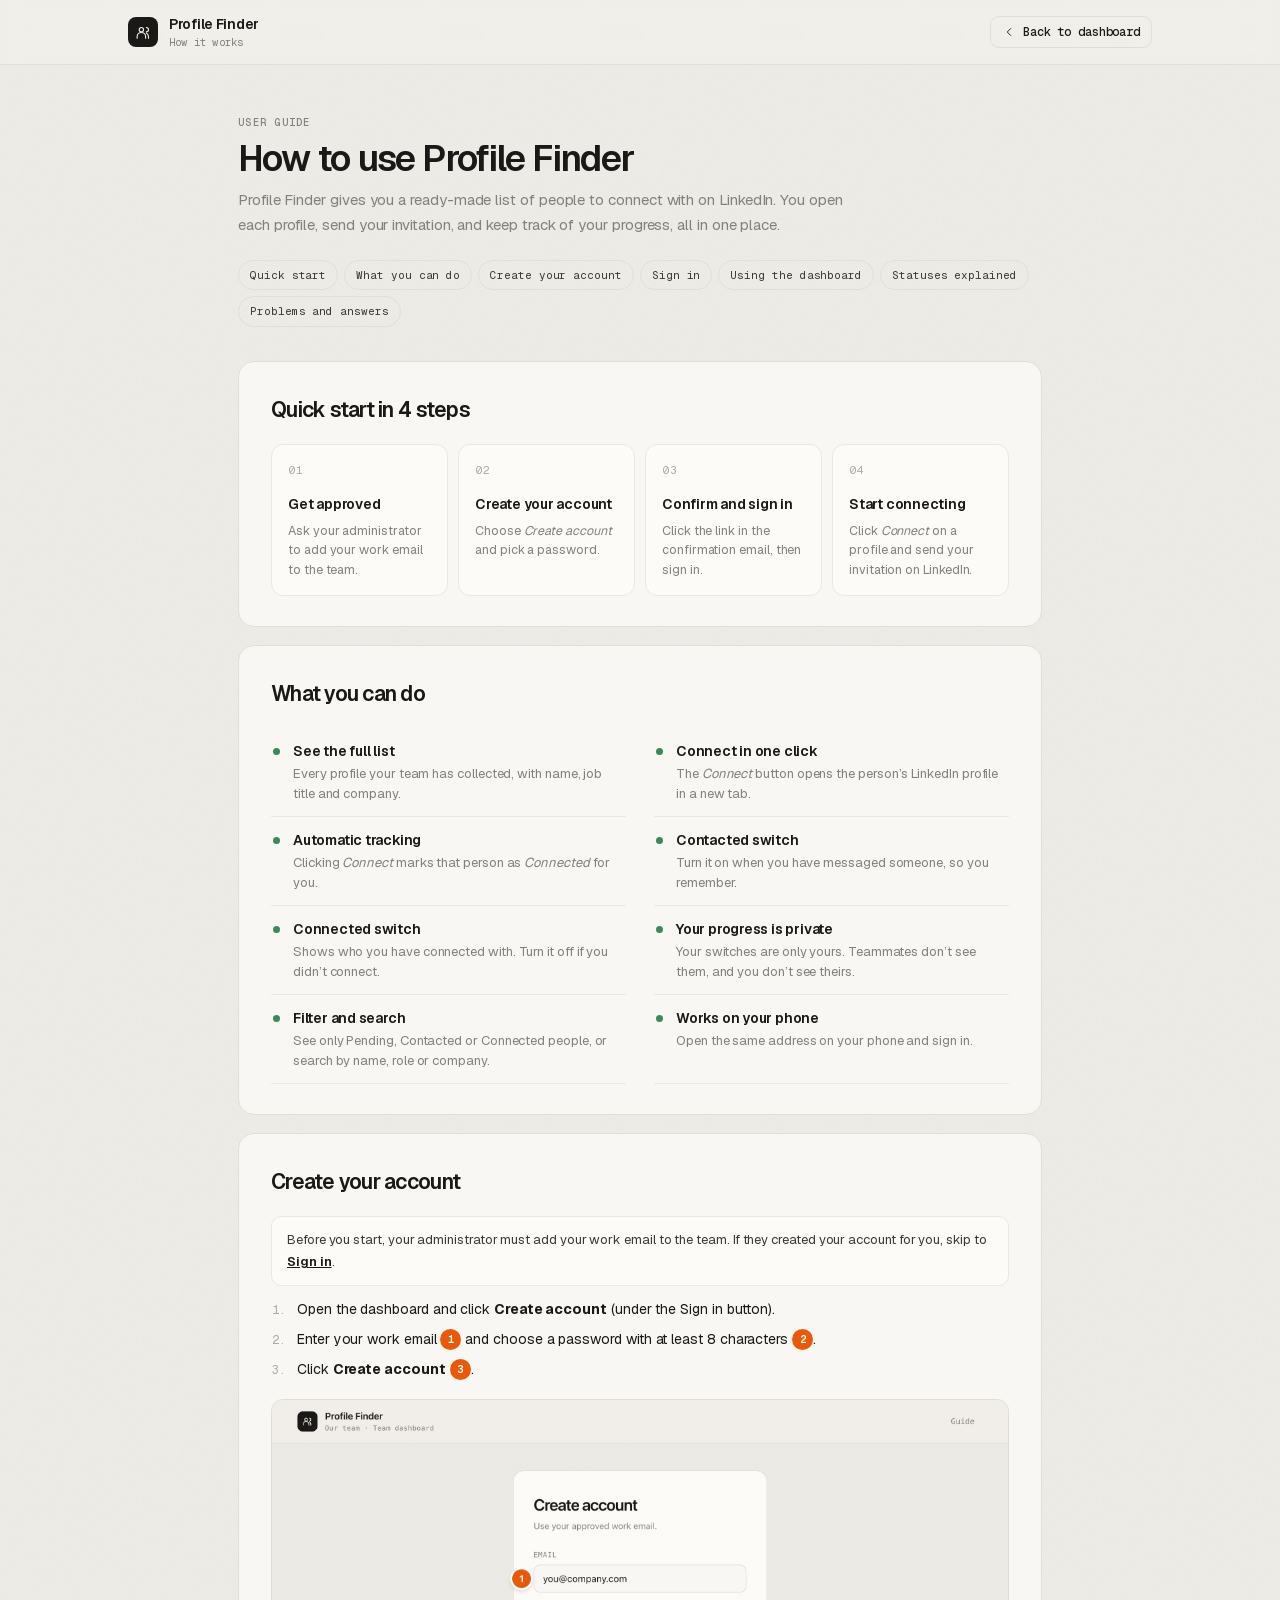
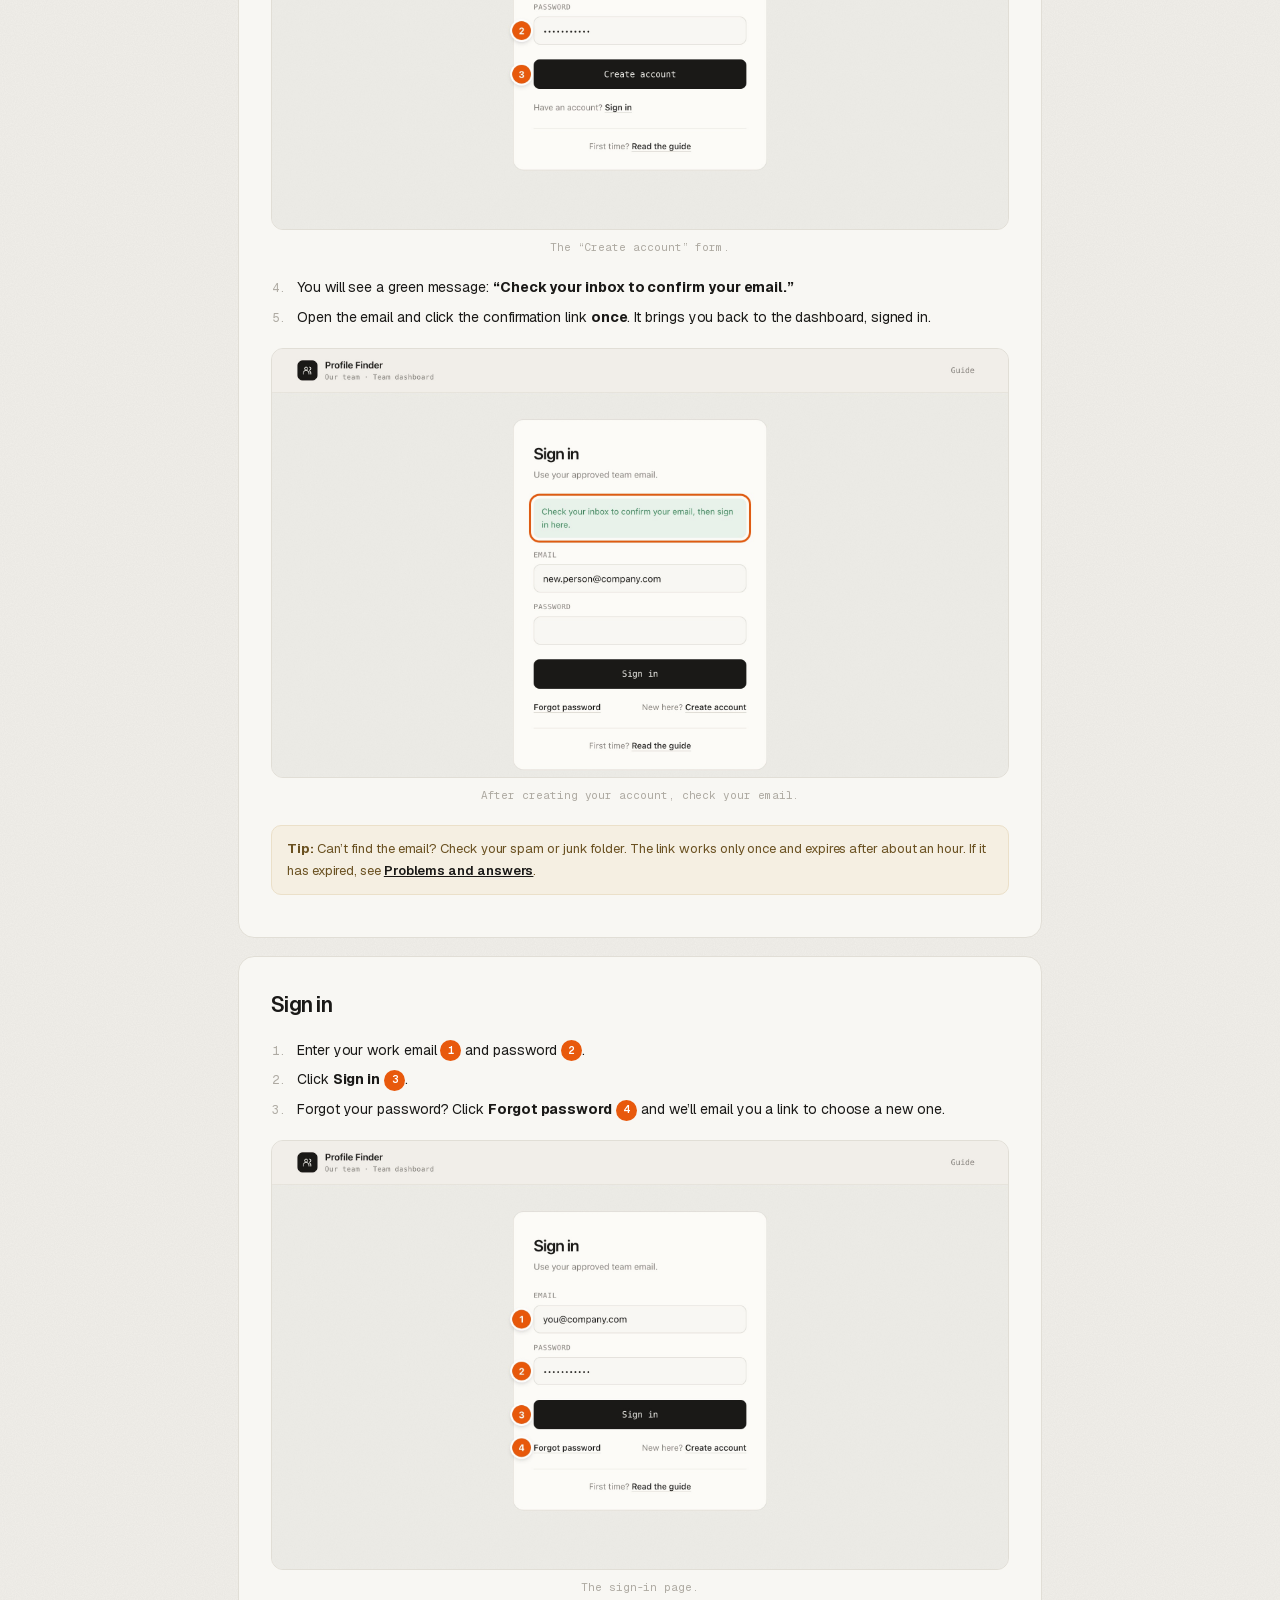
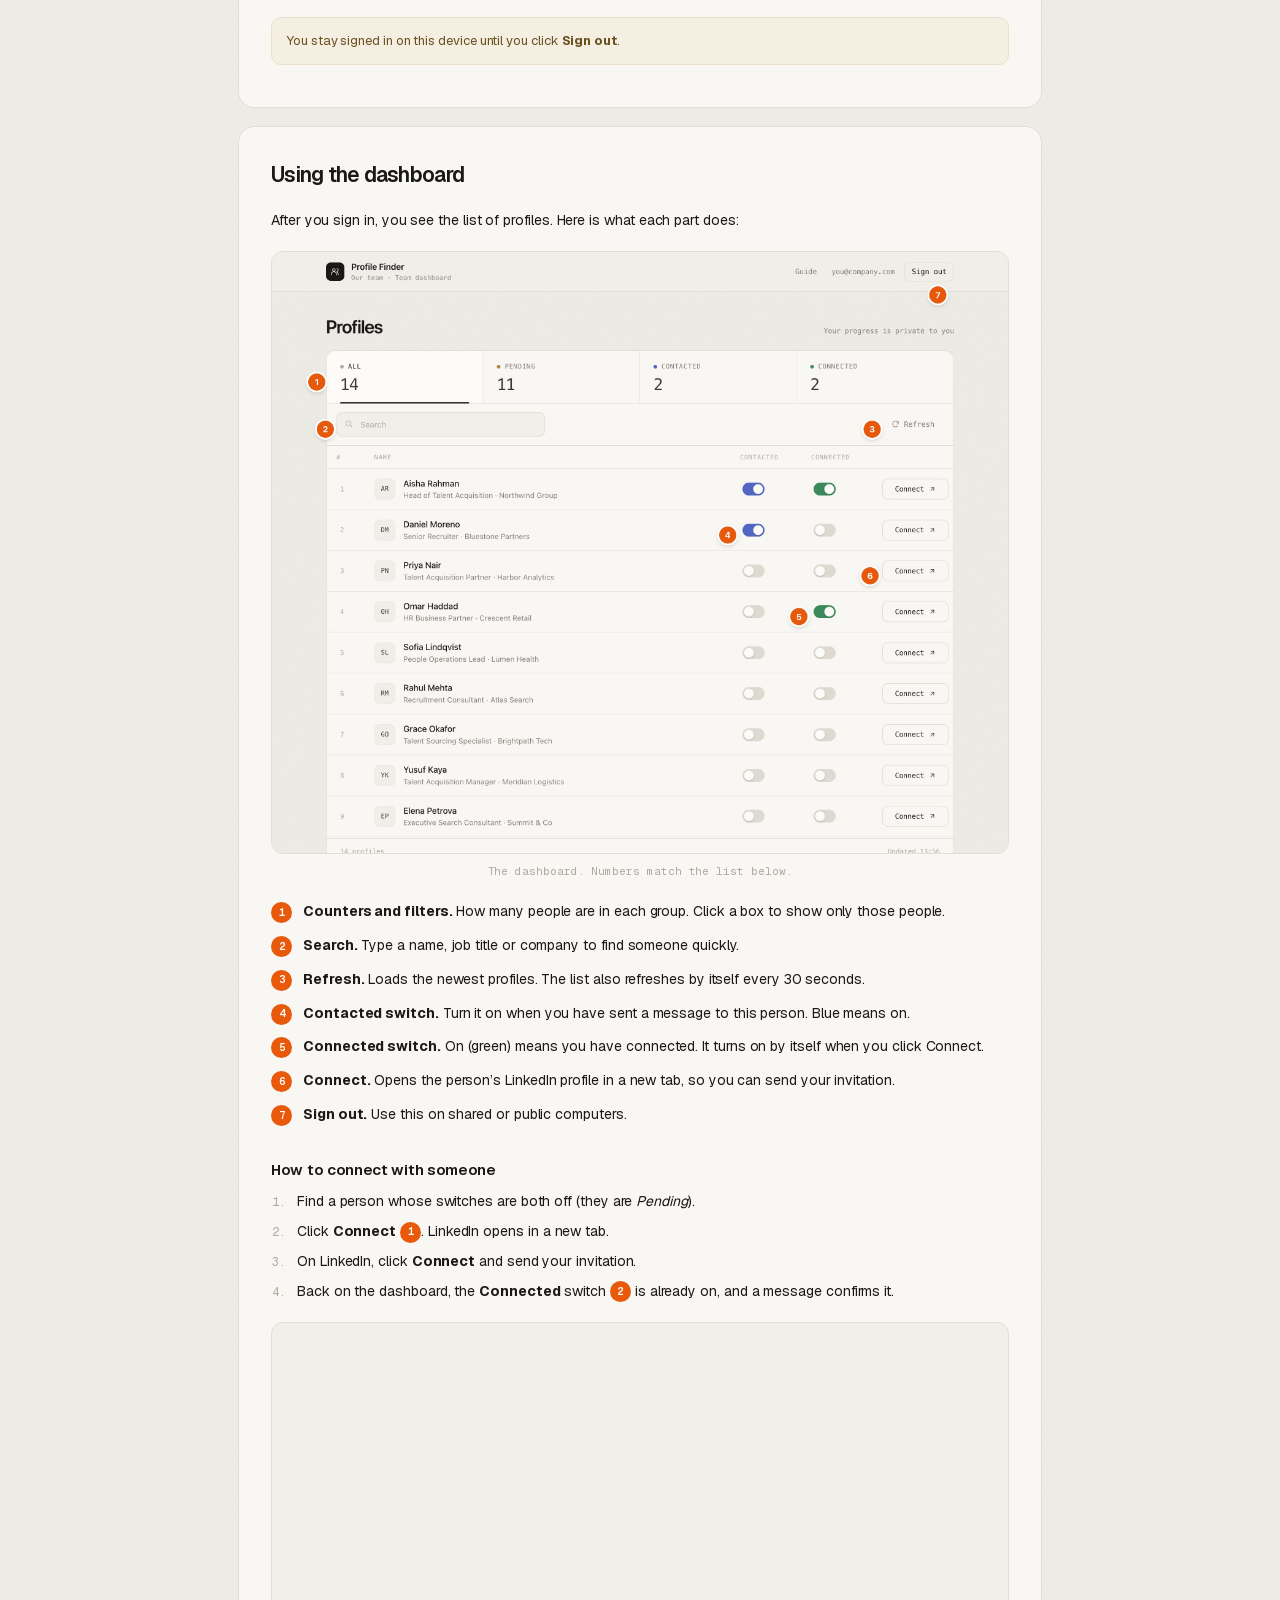
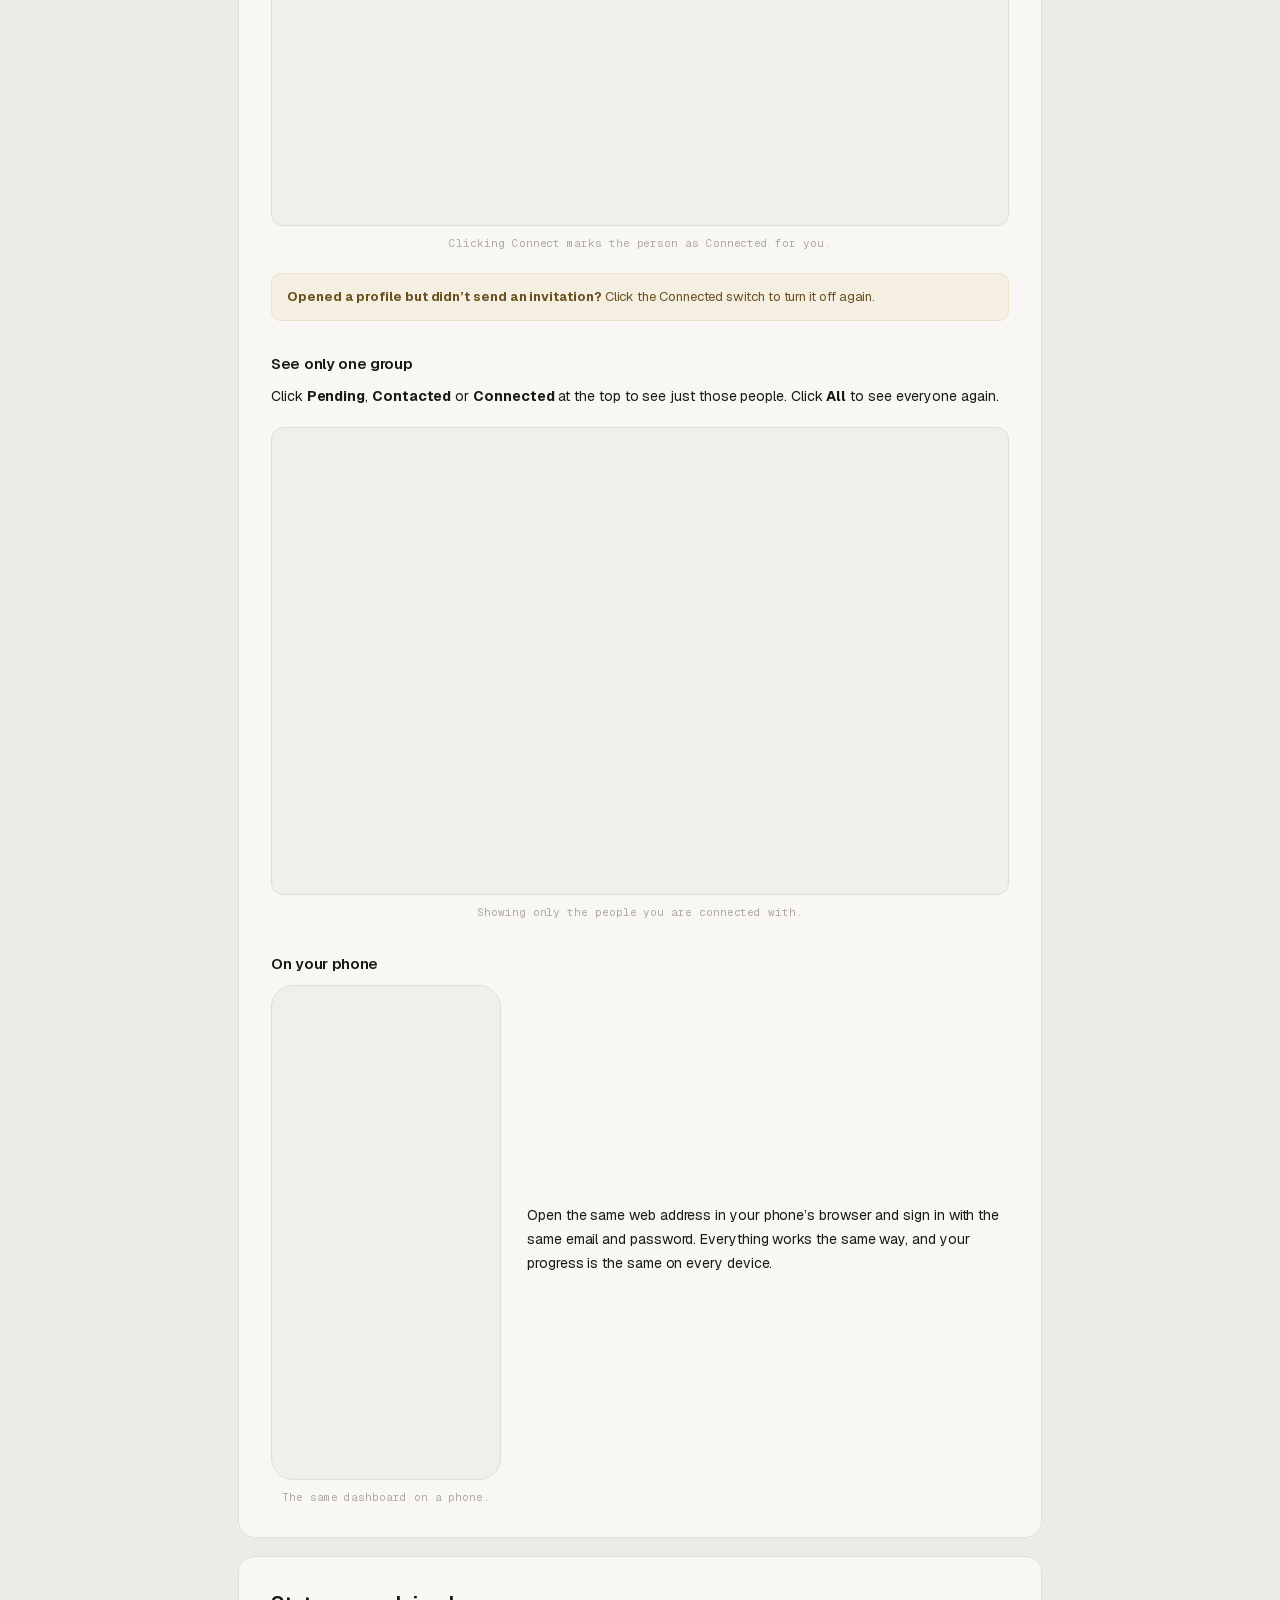
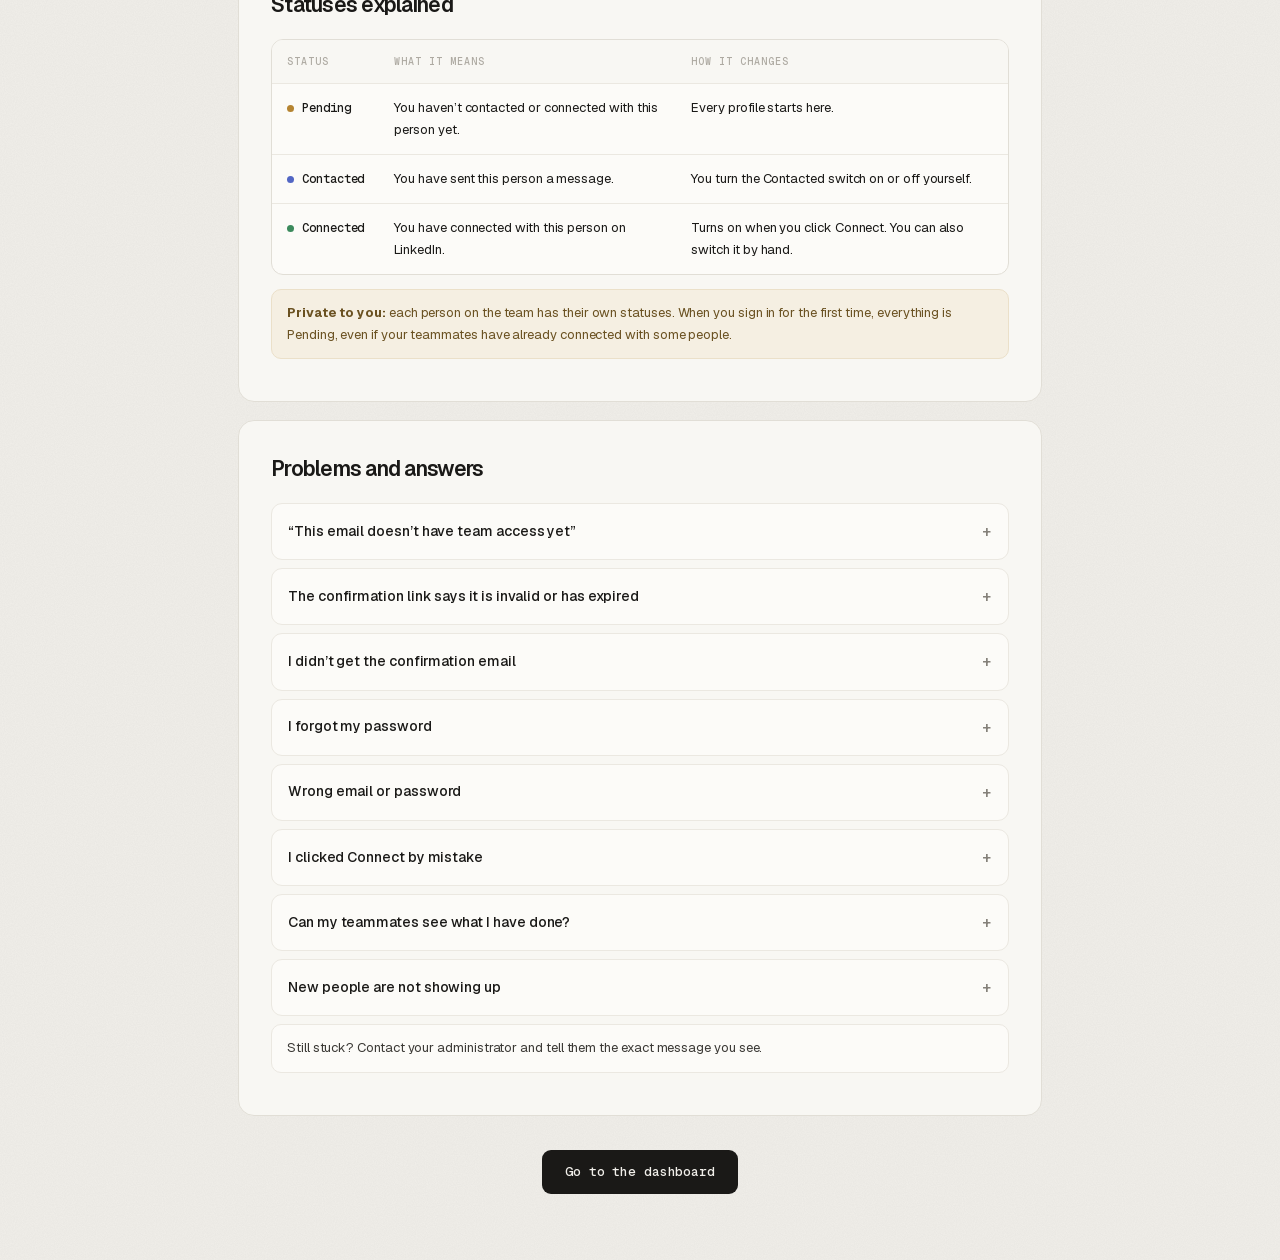
==== commit 69cf1e5e: "Add files via upload" ====
--- a/help.html
+++ b/help.html
@@ -3,7 +3,7 @@
 <head>
 <meta charset="utf-8">
 <meta name="viewport" content="width=device-width, initial-scale=1">
-<meta http-equiv="Content-Security-Policy" content="default-src 'self'; script-src 'none'; style-src 'self'; img-src 'self'; base-uri 'none'; form-action 'none'; object-src 'none'">
+<meta http-equiv="Content-Security-Policy" content="default-src 'self'; script-src 'none'; style-src 'self'; img-src 'self' data:; base-uri 'none'; form-action 'none'; object-src 'none'">
 <meta name="referrer" content="no-referrer">
 <meta name="theme-color" content="#f5f7fb">
 <title>How it works · Profile Finder</title>
@@ -45,7 +45,7 @@
     <h2>Quick start in 4 steps</h2>
     <ol class="quick-steps">
       <li><strong>Get approved</strong><span>Ask your administrator to add your work email to the team.</span></li>
-      <li><strong>Create your account</strong><span>Choose <em>Create an account</em> and pick a password.</span></li>
+      <li><strong>Create your account</strong><span>Choose <em>Create account</em> and pick a password.</span></li>
       <li><strong>Confirm and sign in</strong><span>Click the link in the confirmation email, then sign in.</span></li>
       <li><strong>Start connecting</strong><span>Click <em>Connect</em> on a profile and send your invitation on LinkedIn.</span></li>
     </ol>
@@ -69,20 +69,20 @@
     <h2>Create your account</h2>
     <p class="callout">Before you start, your administrator must add your work email to the team. If they created your account for you, skip to <a href="#sign-in">Sign in</a>.</p>
     <ol class="steps-list">
-      <li>Open the dashboard and click <strong>Create an account</strong> (under the Sign in button).</li>
+      <li>Open the dashboard and click <strong>Create account</strong> (under the Sign in button).</li>
       <li>Enter your work email <span class="num">1</span> and choose a password with at least 8 characters <span class="num">2</span>.</li>
       <li>Click <strong>Create account</strong> <span class="num">3</span>.</li>
     </ol>
     <figure>
-      <img src="guide/create-account.png" width="1100" height="640" loading="lazy" alt="The Join your team form with the work email field marked 1, the password field marked 2 and the Create account button marked 3.">
-      <figcaption>The “Join your team” form.</figcaption>
+      <img src="guide/create-account.jpg" width="1100" height="640" loading="lazy" alt="The Create account form with the work email field marked 1, the password field marked 2 and the Create account button marked 3.">
+      <figcaption>The “Create account” form.</figcaption>
     </figure>
     <ol class="steps-list" start="4">
       <li>You will see a green message: <strong>“Check your inbox to confirm your email.”</strong></li>
       <li>Open the email and click the confirmation link <strong>once</strong>. It brings you back to the dashboard, signed in.</li>
     </ol>
     <figure>
-      <img src="guide/check-email.png" width="1100" height="640" loading="lazy" alt="Sign-in page showing the green message: Check your inbox to confirm your email, then sign in here.">
+      <img src="guide/check-email.jpg" width="1100" height="640" loading="lazy" alt="Sign-in page showing the green message: Check your inbox to confirm your email, then sign in here.">
       <figcaption>After creating your account, check your email.</figcaption>
     </figure>
     <p class="tip"><strong>Tip:</strong> Can’t find the email? Check your spam or junk folder. The link works only once and expires after about an hour. If it has expired, see <a href="#help">Problems and answers</a>.</p>
@@ -93,10 +93,10 @@
     <ol class="steps-list">
       <li>Enter your work email <span class="num">1</span> and password <span class="num">2</span>.</li>
       <li>Click <strong>Sign in</strong> <span class="num">3</span>.</li>
-      <li>Forgot your password? Click <strong>Forgot password?</strong> <span class="num">4</span> and we’ll email you a link to choose a new one.</li>
-    </ol>
-    <figure>
-      <img src="guide/sign-in.png" width="1100" height="640" loading="lazy" alt="Sign-in form with email marked 1, password marked 2, Sign in button marked 3 and Forgot password link marked 4.">
+      <li>Forgot your password? Click <strong>Forgot password</strong> <span class="num">4</span> and we’ll email you a link to choose a new one.</li>
+    </ol>
+    <figure>
+      <img src="guide/sign-in.jpg" width="1100" height="640" loading="lazy" alt="Sign-in form with email marked 1, password marked 2, Sign in button marked 3 and Forgot password link marked 4.">
       <figcaption>The sign-in page.</figcaption>
     </figure>
     <p class="tip">You stay signed in on this device until you click <strong>Sign out</strong>.</p>
@@ -106,7 +106,7 @@
     <h2>Using the dashboard</h2>
     <p>After you sign in, you see the list of profiles. Here is what each part does:</p>
     <figure>
-      <img src="guide/dashboard.png" width="1200" height="980" loading="lazy" alt="The dashboard with numbered markers: 1 status counters, 2 search box, 3 Refresh button, 4 Contacted switch, 5 Connected switch, 6 Connect button, 7 Sign out.">
+      <img src="guide/dashboard.jpg" width="1200" height="980" loading="lazy" alt="The dashboard with numbered markers: 1 status counters, 2 search box, 3 Refresh button, 4 Contacted switch, 5 Connected switch, 6 Connect button, 7 Sign out.">
       <figcaption>The dashboard. Numbers match the list below.</figcaption>
     </figure>
     <ol class="legend">
@@ -127,22 +127,22 @@
       <li>Back on the dashboard, the <strong>Connected</strong> switch <span class="num">2</span> is already on, and a message confirms it.</li>
     </ol>
     <figure>
-      <img src="guide/connect.png" width="1200" height="820" loading="lazy" alt="After clicking Connect, marked 1, the Connected switch for that person, marked 2, is on and a message says the person is marked as Connected.">
+      <img src="guide/connect.jpg" width="1200" height="820" loading="lazy" alt="After clicking Connect, marked 1, the Connected switch for that person, marked 2, is on and a message says the person is marked as Connected.">
       <figcaption>Clicking Connect marks the person as Connected for you.</figcaption>
     </figure>
     <p class="tip"><strong>Opened a profile but didn’t send an invitation?</strong> Click the Connected switch to turn it off again.</p>
 
     <h3>See only one group</h3>
-    <p>Click <strong>Pending</strong>, <strong>Contacted</strong> or <strong>Connected</strong> at the top to see just those people. Click <strong>All profiles</strong> to see everyone again.</p>
-    <figure>
-      <img src="guide/filter.png" width="1200" height="760" loading="lazy" alt="The Connected filter selected, showing only the people marked Connected.">
+    <p>Click <strong>Pending</strong>, <strong>Contacted</strong> or <strong>Connected</strong> at the top to see just those people. Click <strong>All</strong> to see everyone again.</p>
+    <figure>
+      <img src="guide/filter.jpg" width="1200" height="760" loading="lazy" alt="The Connected filter selected, showing only the people marked Connected.">
       <figcaption>Showing only the people you are connected with.</figcaption>
     </figure>
 
     <h3>On your phone</h3>
     <div class="phone-row">
       <figure class="phone">
-        <img src="guide/mobile.png" width="390" height="844" loading="lazy" alt="The dashboard on a phone screen, with counters, search, switches and Connect buttons.">
+        <img src="guide/mobile.jpg" width="390" height="844" loading="lazy" alt="The dashboard on a phone screen, with counters, search, switches and Connect buttons.">
         <figcaption>The same dashboard on a phone.</figcaption>
       </figure>
       <p>Open the same web address in your phone’s browser and sign in with the same email and password. Everything works the same way, and your progress is the same on every device.</p>
@@ -170,12 +170,12 @@
       <summary>“This email doesn’t have team access yet”</summary>
       <p>Your administrator hasn’t added your email to the team, or you haven’t confirmed your email yet. Ask your administrator to add the exact email you sign in with, and make sure you clicked the confirmation link.</p>
       <figure>
-        <img src="guide/no-access.png" width="1100" height="680" loading="lazy" alt="Sign-in page showing the message: This email doesn’t have team access yet.">
+        <img src="guide/no-access.jpg" width="1100" height="680" loading="lazy" alt="Sign-in page showing the message: This email doesn’t have team access yet.">
       </figure>
     </details>
     <details>
       <summary>The confirmation link says it is invalid or has expired</summary>
-      <p>Each link works only once and for about an hour. Go back to the dashboard and click <strong>Create an account</strong> again with the same email to get a new link, then click it straight away. If it still fails, ask your administrator to create your account for you.</p>
+      <p>Each link works only once and for about an hour. Go back to the dashboard and click <strong>Create account</strong> again with the same email to get a new link, then click it straight away. If it still fails, ask your administrator to create your account for you.</p>
     </details>
     <details>
       <summary>I didn’t get the confirmation email</summary>
@@ -183,11 +183,11 @@
     </details>
     <details>
       <summary>I forgot my password</summary>
-      <p>On the sign-in page, click <strong>Forgot password?</strong>, enter your email and click <strong>Send reset link</strong>. Open the email, click the link, and choose a new password.</p>
+      <p>On the sign-in page, click <strong>Forgot password</strong>, enter your email and click <strong>Send reset link</strong>. Open the email, click the link, and choose a new password.</p>
     </details>
     <details>
       <summary>Wrong email or password</summary>
-      <p>Check for typing mistakes and make sure Caps Lock is off. If you still can’t sign in, use <strong>Forgot password?</strong>.</p>
+      <p>Check for typing mistakes and make sure Caps Lock is off. If you still can’t sign in, use <strong>Forgot password</strong>.</p>
     </details>
     <details>
       <summary>I clicked Connect by mistake</summary>
--- a/styles.css
+++ b/styles.css
@@ -1,229 +1,313 @@
-:root { --ink:#17243b; --muted:#65728a; --line:#e5eaf2; --brand:#315ed6; --brand-dark:#254bac; --brand-soft:#eef3ff; --bg:#f5f7fb; --green:#1d9366; --green-ink:#1f7350; --blue-on:#315ed6; --shadow:0 4px 24px rgba(29,48,84,.035); }
+/* Profile Finder — matte, minimal, monospaced details. */
+@font-face { font-family:"Geist"; src:url("fonts/geist-latin.woff2") format("woff2"); font-weight:300 700; font-display:swap;
+  unicode-range:U+0000-00FF, U+0131, U+0152-0153, U+02BB-02BC, U+02C6, U+02DA, U+02DC, U+0304, U+0308, U+0329, U+2000-206F, U+20AC, U+2122, U+2191, U+2193, U+2212, U+2215, U+FEFF, U+FFFD; }
+@font-face { font-family:"Geist"; src:url("fonts/geist-latin-ext.woff2") format("woff2"); font-weight:300 700; font-display:swap;
+  unicode-range:U+0100-02BA, U+02BD-02C5, U+02C7-02CC, U+02CE-02D7, U+02DD-02FF, U+0304, U+0308, U+0329, U+1D00-1DBF, U+1E00-1E9F, U+1EF2-1EFF, U+2020, U+20A0-20AB, U+20AD-20C4, U+2113, U+2C60-2C7F, U+A720-A7FF; }
+@font-face { font-family:"Geist Mono"; src:url("fonts/geist-mono-latin.woff2") format("woff2"); font-weight:400 600; font-display:swap;
+  unicode-range:U+0000-00FF, U+0131, U+0152-0153, U+02BB-02BC, U+02C6, U+02DA, U+02DC, U+0304, U+0308, U+0329, U+2000-206F, U+20AC, U+2122, U+2191, U+2193, U+2212, U+2215, U+FEFF, U+FFFD; }
+@font-face { font-family:"Geist Mono"; src:url("fonts/geist-mono-latin-ext.woff2") format("woff2"); font-weight:400 600; font-display:swap;
+  unicode-range:U+0100-02BA, U+02BD-02C5, U+02C7-02CC, U+02CE-02D7, U+02DD-02FF, U+0304, U+0308, U+0329, U+1D00-1DBF, U+1E00-1E9F, U+1EF2-1EFF, U+2020, U+20A0-20AB, U+20AD-20C4, U+2113, U+2C60-2C7F, U+A720-A7FF; }
+
+:root {
+  --bg:#f1efea; --surface:#f8f7f3; --raised:#fcfbf8; --hover:#f0eee8;
+  --line:#e1ded6; --line-soft:#ebe8e1;
+  --ink:#1a1917; --ink-2:#3b3935; --muted:#85817a; --faint:#aeaaa2;
+  --pending:#b58431; --contacted:#5266c4; --connected:#3b8a5c;
+  --danger:#b4473f; --danger-soft:#f6e9e6; --ok-soft:#e9f1eb;
+  --sans:"Geist",ui-sans-serif,-apple-system,BlinkMacSystemFont,"Segoe UI",sans-serif;
+  --mono:"Geist Mono",ui-monospace,"SF Mono",Menlo,Consolas,monospace;
+  --ease:cubic-bezier(.2,.7,.2,1); --spring:cubic-bezier(.34,1.56,.64,1);
+}
 * { box-sizing:border-box; }
-body { margin:0; background:var(--bg); color:var(--ink); font-family:Inter,-apple-system,BlinkMacSystemFont,"Segoe UI",sans-serif; font-size:14px; -webkit-font-smoothing:antialiased; }
-button,input { font:inherit; }
+html { background:var(--bg); }
+body { margin:0; min-height:100vh; color:var(--ink); font-family:var(--sans); font-size:14px; line-height:1.5; letter-spacing:-.005em; -webkit-font-smoothing:antialiased; text-rendering:optimizeLegibility;
+  background:var(--bg) url("data:image/svg+xml,%3Csvg xmlns='http://www.w3.org/2000/svg' width='160' height='160'%3E%3Cfilter id='n'%3E%3CfeTurbulence type='fractalNoise' baseFrequency='.9' numOctaves='2' stitchTiles='stitch'/%3E%3CfeColorMatrix values='0 0 0 0 0 0 0 0 0 0 0 0 0 0 0 0 0 0 .035 0'/%3E%3C/filter%3E%3Crect width='100%25' height='100%25' filter='url(%23n)'/%3E%3C/svg%3E"); }
+::selection { background:#1a19171a; }
+button,input { font:inherit; color:inherit; }
 button { cursor:pointer; }
-button:disabled { opacity:.5; cursor:not-allowed; }
-:focus-visible { outline:3px solid #809ff0; outline-offset:3px; }
-a { color:var(--brand); }
-svg { width:20px; height:20px; flex-shrink:0; fill:none; stroke:currentColor; stroke-width:1.7; stroke-linecap:round; stroke-linejoin:round; }
+button:disabled { opacity:.45; cursor:not-allowed; }
+:focus-visible { outline:2px solid var(--ink); outline-offset:3px; border-radius:6px; }
+a { color:var(--ink); }
+svg { width:18px; height:18px; flex-shrink:0; fill:none; stroke:currentColor; stroke-width:1.6; stroke-linecap:round; stroke-linejoin:round; }
 .sprite { display:none; }
 [hidden] { display:none !important; }
 .sr-only { position:absolute; width:1px; height:1px; padding:0; margin:-1px; overflow:hidden; clip:rect(0,0,0,0); white-space:nowrap; border:0; }
 .muted { color:var(--muted); }
-code { background:#eef1f6; padding:2px 5px; border-radius:4px; font-size:12px; }
-
-.site-header { background:#fff; border-bottom:1px solid var(--line); }
-.header-inner { max-width:1120px; min-height:72px; margin:auto; padding:14px 32px; display:flex; align-items:center; justify-content:space-between; gap:16px; }
-.brand { display:flex; align-items:center; gap:12px; min-width:0; }
-.brand-mark { width:38px; height:38px; display:grid; place-items:center; border-radius:11px; background:var(--brand); color:#fff; box-shadow:0 4px 10px #315ed622; }
-.brand-mark svg { width:22px; height:22px; }
-.brand-name { display:block; font-size:16px; font-weight:750; letter-spacing:-.4px; }
-.brand-caption { display:block; margin-top:2px; color:var(--muted); font-size:11px; }
-.header-actions { display:flex; align-items:center; gap:10px; min-width:0; }
-.guide-link { margin:18px 0 0; padding-top:16px; border-top:1px solid var(--line); text-align:center; color:var(--muted); font-size:12px; }
-.guide-link a { font-weight:650; text-decoration:none; }
-.guide-link a:hover { text-decoration:underline; }
-.account { display:flex; align-items:center; gap:12px; min-width:0; }
-.account-email { color:var(--muted); font-size:12px; overflow:hidden; text-overflow:ellipsis; white-space:nowrap; }
-
-main { max-width:1120px; margin:auto; padding:34px 32px 40px; }
-.center-view { display:grid; place-items:center; min-height:60vh; }
-.card { background:#fff; border:1px solid var(--line); border-radius:16px; box-shadow:var(--shadow); }
-.message-card { max-width:460px; padding:28px; text-align:center; line-height:1.7; color:var(--muted); }
-.message-card h1 { color:var(--ink); font-size:20px; margin:0 0 8px; }
-
-.auth-card { width:100%; max-width:400px; padding:30px; }
-.auth-card h1 { margin:0 0 6px; font-size:22px; letter-spacing:-.5px; }
-.auth-card > .muted { margin:0 0 22px; font-size:13px; line-height:1.6; }
-.field { margin-bottom:16px; }
-label { display:block; margin-bottom:7px; font-size:12px; font-weight:650; }
-input { width:100%; border:1px solid #dfe5ef; border-radius:8px; background:#fff; color:var(--ink); padding:11px 12px; font-size:14px; }
-input:focus { border-color:var(--brand); box-shadow:0 0 0 3px #315ed610; outline:none; }
-.notice { margin:0 0 16px; padding:10px 12px; border-radius:8px; background:#fff4f4; color:#a33a3a; font-size:12px; line-height:1.6; }
-.notice.success { background:#eef8f2; color:var(--green-ink); }
-.auth-links { display:flex; flex-wrap:wrap; justify-content:space-between; gap:10px; margin-top:18px; font-size:12px; color:var(--muted); }
-.link { background:none; border:0; padding:0; color:var(--brand); font-size:12px; font-weight:600; }
-.link:hover { text-decoration:underline; }
-
-.btn { display:inline-flex; align-items:center; justify-content:center; gap:7px; min-height:38px; padding:9px 14px; border:1px solid transparent; border-radius:8px; font-size:12px; font-weight:650; text-decoration:none; transition:background .15s,border-color .15s; }
-.btn svg { width:15px; height:15px; }
+code { font-family:var(--mono); font-size:12px; background:var(--hover); padding:2px 6px; border-radius:5px; }
+
+@keyframes rise { from { opacity:0; transform:translateY(8px); } to { opacity:1; transform:none; } }
+@keyframes fade { from { opacity:0; } to { opacity:1; } }
+@keyframes bump { 0% { transform:none; } 40% { transform:translateY(-3px); color:var(--ink); } 100% { transform:none; } }
+@keyframes shimmer { from { background-position:200% 0; } to { background-position:-200% 0; } }
+@keyframes pulse { 0%,100% { opacity:1; } 50% { opacity:.35; } }
+@keyframes spin { to { transform:rotate(360deg); } }
+
+/* ---------- header ---------- */
+.site-header { position:sticky; top:0; z-index:5; background:color-mix(in srgb, var(--bg) 82%, transparent); backdrop-filter:blur(10px); -webkit-backdrop-filter:blur(10px); border-bottom:1px solid var(--line); }
+.header-inner { max-width:1080px; height:64px; margin:auto; padding:0 28px; display:flex; align-items:center; justify-content:space-between; gap:16px; }
+.brand { display:flex; align-items:center; gap:11px; min-width:0; }
+.brand-mark { width:30px; height:30px; display:grid; place-items:center; border-radius:8px; background:var(--ink); color:var(--bg); transition:transform .4s var(--spring); }
+.brand:hover .brand-mark { transform:rotate(-8deg) scale(1.05); }
+.brand-mark svg { width:17px; height:17px; }
+.brand-name { display:block; font-size:14px; font-weight:600; letter-spacing:-.02em; }
+.brand-caption { display:block; font-family:var(--mono); font-size:10.5px; color:var(--muted); letter-spacing:.02em; }
+.header-actions { display:flex; align-items:center; gap:6px; min-width:0; }
+.account { display:flex; align-items:center; gap:10px; min-width:0; }
+.account-email { font-family:var(--mono); font-size:11.5px; color:var(--muted); overflow:hidden; text-overflow:ellipsis; white-space:nowrap; padding:0 6px; }
+
+/* ---------- layout ---------- */
+main { max-width:1080px; margin:auto; padding:40px 28px 56px; }
+main > section:not([hidden]) { animation:rise .5s var(--ease) both; }
+.center-view { display:grid; place-items:center; min-height:calc(100vh - 200px); }
+.card { background:var(--surface); border:1px solid var(--line); border-radius:16px; }
+.message-card { max-width:420px; padding:28px; text-align:center; color:var(--muted); }
+.message-card h1 { color:var(--ink); font-size:18px; font-weight:600; margin:0 0 6px; }
+#bootMessage { font-family:var(--mono); font-size:12px; margin:0; animation:pulse 1.6s ease-in-out infinite; }
+
+/* ---------- buttons ---------- */
+.btn { display:inline-flex; align-items:center; justify-content:center; gap:7px; min-height:36px; padding:8px 14px; border:1px solid transparent; border-radius:9px; font-family:var(--mono); font-size:12px; font-weight:500; letter-spacing:-.01em; text-decoration:none; white-space:nowrap;
+  transition:background .2s var(--ease), color .2s var(--ease), border-color .2s var(--ease), transform .15s var(--ease); }
+.btn:active:not(:disabled) { transform:scale(.97); }
+.btn svg { width:14px; height:14px; transition:transform .25s var(--ease); }
 .btn.small { min-height:32px; padding:6px 11px; }
-.btn.wide { width:100%; min-height:44px; }
-.primary { background:var(--brand); color:#fff; }
-.primary:hover:not(:disabled) { background:var(--brand-dark); }
-.secondary { background:#fff; color:#43516a; border-color:#dfe5ef; }
-.secondary:hover:not(:disabled) { background:#f6f8fc; border-color:#b9c6dc; }
+.btn.wide { width:100%; min-height:44px; font-size:13px; }
+.primary { background:var(--ink); color:var(--bg); }
+.primary:hover:not(:disabled) { background:#000; }
+.secondary { background:transparent; color:var(--ink); border-color:var(--line); }
+.secondary:hover:not(:disabled) { background:var(--surface); border-color:#cfcbc2; }
 .quiet { background:transparent; color:var(--muted); }
-.quiet:hover:not(:disabled) { background:#f2f5fa; color:var(--ink); }
-
-.intro { margin-bottom:24px; }
-.eyebrow { margin:0 0 8px; color:var(--brand); font-size:10px; font-weight:750; letter-spacing:1.8px; text-transform:uppercase; }
-.intro h1 { font-size:30px; line-height:1.2; font-weight:720; letter-spacing:-1px; margin:0 0 8px; }
-.intro p { margin:0; font-size:14px; line-height:1.7; max-width:640px; }
-
-.list-card { overflow:hidden; }
-.status-tabs { display:grid; grid-template-columns:repeat(4,minmax(0,1fr)); gap:8px; padding:22px 24px 16px; }
-.status-tab { display:flex; flex-direction:column; align-items:flex-start; gap:3px; padding:11px 13px; border:1px solid var(--line); border-radius:10px; background:#fff; color:var(--muted); font-size:11px; font-weight:600; text-align:left; transition:background .15s,border-color .15s; }
-.status-tab strong { color:var(--ink); font-size:19px; font-weight:720; letter-spacing:-.4px; font-variant-numeric:tabular-nums; }
-.status-tab .label { display:flex; align-items:center; gap:6px; }
-.status-tab .label::before { content:""; width:7px; height:7px; border-radius:50%; background:#9aa6ba; }
-.status-tab[data-filter="pending"] .label::before { background:#c98b22; }
-.status-tab[data-filter="contacted"] .label::before { background:var(--blue-on); }
-.status-tab[data-filter="connected"] .label::before { background:var(--green); }
-.status-tab:hover { background:#f9fafc; border-color:#cfd8e6; }
-.status-tab[aria-pressed="true"] { background:var(--brand-soft); border-color:#b7caf7; color:var(--brand); }
-
-.toolbar { display:flex; align-items:center; justify-content:space-between; gap:12px; padding:0 24px 18px; }
-.filter-wrap { position:relative; width:360px; max-width:100%; }
-.filter-wrap > svg { position:absolute; top:11px; left:12px; width:16px; height:16px; color:#7b879b; pointer-events:none; }
-#search { background:#f9fafc; padding:9px 36px; font-size:13px; }
+.quiet:hover:not(:disabled) { color:var(--ink); background:var(--hover); }
+#refresh:hover svg { transform:rotate(-90deg); }
+#refresh:disabled { opacity:.6; }
+#refresh:disabled svg { animation:spin 1s linear infinite; }
+
+/* ---------- sign in ---------- */
+.auth-card { width:100%; max-width:380px; padding:32px 30px 26px; background:var(--raised); }
+.auth-card h1 { margin:0 0 4px; font-size:24px; font-weight:600; letter-spacing:-.035em; }
+.auth-card > .muted { margin:0 0 26px; font-size:13px; }
+.field { margin-bottom:14px; }
+label { display:block; margin-bottom:6px; font-family:var(--mono); font-size:10.5px; font-weight:500; color:var(--muted); letter-spacing:.06em; text-transform:uppercase; }
+input { width:100%; height:42px; border:1px solid var(--line); border-radius:10px; background:var(--surface); color:var(--ink); padding:0 13px; font-size:14px; transition:border-color .2s var(--ease), box-shadow .2s var(--ease), background .2s var(--ease); }
+input::placeholder { color:var(--faint); }
+input:hover { border-color:#d2cec5; }
+input:focus { outline:none; border-color:var(--ink); background:var(--raised); box-shadow:0 0 0 4px #1a19170d; }
+#authSubmit { margin-top:8px; }
+.notice { margin:0 0 18px; padding:10px 12px; border-radius:9px; background:var(--danger-soft); color:var(--danger); font-size:12.5px; line-height:1.55; animation:rise .35s var(--ease) both; }
+.notice.success { background:var(--ok-soft); color:var(--connected); }
+.auth-links { display:flex; flex-wrap:wrap; justify-content:space-between; gap:10px; margin-top:18px; font-size:12.5px; color:var(--muted); }
+.link { background:none; border:0; padding:0; color:var(--ink); font-size:12.5px; font-weight:500; text-decoration:underline; text-decoration-color:var(--line); text-underline-offset:3px; transition:text-decoration-color .2s; }
+.link:hover { text-decoration-color:var(--ink); }
+.guide-link { margin:22px 0 0; padding-top:16px; border-top:1px solid var(--line-soft); text-align:center; color:var(--muted); font-size:12.5px; }
+.guide-link a { font-weight:500; text-decoration:underline; text-decoration-color:var(--line); text-underline-offset:3px; }
+.guide-link a:hover { text-decoration-color:var(--ink); }
+
+/* ---------- dashboard ---------- */
+.intro { display:flex; align-items:baseline; justify-content:space-between; gap:16px; margin-bottom:22px; }
+.eyebrow { margin:0 0 8px; font-family:var(--mono); font-size:10.5px; font-weight:500; color:var(--muted); letter-spacing:.12em; text-transform:uppercase; }
+.intro h1 { margin:0; font-size:30px; font-weight:600; letter-spacing:-.045em; line-height:1.1; }
+.intro p { margin:0; font-family:var(--mono); font-size:11.5px; color:var(--muted); }
+
+.list-card { overflow:hidden; background:var(--surface); }
+.status-tabs { display:grid; grid-template-columns:repeat(4,minmax(0,1fr)); border-bottom:1px solid var(--line); }
+.status-tab { position:relative; display:flex; flex-direction:column; align-items:flex-start; gap:8px; padding:18px 22px 17px; border:0; border-right:1px solid var(--line-soft); background:transparent; text-align:left; transition:background .2s var(--ease); }
+.status-tab:last-child { border-right:0; }
+.status-tab::after { content:""; position:absolute; left:22px; right:22px; bottom:-1px; height:2px; border-radius:2px; background:var(--ink); transform:scaleX(0); transform-origin:left; transition:transform .35s var(--ease); }
+.status-tab:hover { background:var(--hover); }
+.status-tab[aria-pressed="true"] { background:var(--raised); }
+.status-tab[aria-pressed="true"]::after { transform:scaleX(1); }
+.status-tab .label { display:flex; align-items:center; gap:7px; font-family:var(--mono); font-size:10.5px; font-weight:500; color:var(--muted); letter-spacing:.08em; text-transform:uppercase; }
+.status-tab .label::before { content:""; width:6px; height:6px; border-radius:50%; background:var(--faint); }
+.status-tab[data-filter="pending"] .label::before { background:var(--pending); }
+.status-tab[data-filter="contacted"] .label::before { background:var(--contacted); }
+.status-tab[data-filter="connected"] .label::before { background:var(--connected); }
+.status-tab[aria-pressed="true"] .label { color:var(--ink); }
+.status-tab strong { display:inline-block; font-family:var(--mono); font-size:26px; font-weight:500; letter-spacing:-.04em; line-height:1; font-variant-numeric:tabular-nums; color:var(--ink-2); }
+.status-tab strong.bump { animation:bump .45s var(--spring); }
+
+.toolbar { display:flex; align-items:center; justify-content:space-between; gap:12px; padding:14px 16px; border-bottom:1px solid var(--line); }
+.filter-wrap { position:relative; width:340px; max-width:100%; }
+.filter-wrap > svg { position:absolute; top:12px; left:13px; width:15px; height:15px; color:var(--faint); pointer-events:none; transition:color .2s; }
+.filter-wrap:focus-within > svg { color:var(--ink); }
+#search { height:40px; padding:0 38px; background:var(--bg); font-size:13px; }
+#search:focus { background:var(--raised); }
 #search::-webkit-search-cancel-button { -webkit-appearance:none; }
-.filter-reset { position:absolute; right:5px; top:4px; width:30px; height:30px; display:grid; place-items:center; background:transparent; color:var(--muted); border:0; border-radius:5px; }
-.filter-reset:hover { background:#eaf0fb; }
-.filter-reset svg { width:14px; height:14px; }
-
-.table-wrap { overflow:auto; max-height:620px; min-height:300px; }
+.filter-reset { position:absolute; right:6px; top:6px; width:28px; height:28px; display:grid; place-items:center; background:transparent; color:var(--muted); border:0; border-radius:7px; animation:fade .2s both; }
+.filter-reset:hover { background:var(--hover); color:var(--ink); }
+.filter-reset svg { width:13px; height:13px; }
+
+.table-wrap { overflow:auto; max-height:640px; min-height:300px; scrollbar-width:thin; scrollbar-color:var(--line) transparent; }
 table { width:100%; table-layout:fixed; border-collapse:separate; border-spacing:0; text-align:left; }
-.col-num { width:64px; } .col-toggle { width:122px; } .col-connect { width:130px; }
-thead th { position:sticky; top:0; z-index:1; background:#f8fafd; color:var(--muted); font-size:10px; font-weight:650; letter-spacing:.8px; text-transform:uppercase; border-top:1px solid var(--line); border-bottom:1px solid var(--line); padding:12px 16px; }
-tbody td { padding:13px 16px; border-bottom:1px solid #eef1f6; vertical-align:middle; }
+.col-num { width:62px; } .col-toggle { width:116px; } .col-connect { width:132px; }
+thead th { position:sticky; top:0; z-index:1; padding:11px 16px; background:color-mix(in srgb, var(--surface) 92%, transparent); backdrop-filter:blur(6px); -webkit-backdrop-filter:blur(6px); border-bottom:1px solid var(--line); font-family:var(--mono); font-size:10px; font-weight:500; color:var(--faint); letter-spacing:.1em; text-transform:uppercase; }
+tbody td { padding:14px 16px; border-bottom:1px solid var(--line-soft); vertical-align:middle; transition:background .2s var(--ease); }
 tbody tr:last-child td { border-bottom:0; }
-tbody tr:hover td { background:#fafbfe; }
-td.num { color:var(--muted); font-size:11px; font-variant-numeric:tabular-nums; padding-left:24px; }
-.person { display:flex; align-items:center; gap:12px; min-width:0; }
-.avatar { display:grid; place-items:center; flex-shrink:0; width:34px; height:34px; border-radius:50%; background:#edf1fc; color:#5a73b0; font-size:10px; font-weight:700; }
-.tone-1 { color:#557c70; background:#eaf4ef; } .tone-2 { color:#927449; background:#f7f0e5; } .tone-3 { color:#85709f; background:#f1edf8; }
+tbody tr:hover td { background:var(--hover); }
+td.num { padding-left:22px; font-family:var(--mono); font-size:11px; color:var(--faint); font-variant-numeric:tabular-nums; }
+#rows.entering tr { animation:rise .5s var(--ease) both; }
+#rows.entering tr:nth-child(1) { animation-delay:.02s; } #rows.entering tr:nth-child(2) { animation-delay:.05s; }
+#rows.entering tr:nth-child(3) { animation-delay:.08s; } #rows.entering tr:nth-child(4) { animation-delay:.11s; }
+#rows.entering tr:nth-child(5) { animation-delay:.14s; } #rows.entering tr:nth-child(6) { animation-delay:.17s; }
+#rows.entering tr:nth-child(7) { animation-delay:.2s; } #rows.entering tr:nth-child(8) { animation-delay:.23s; }
+#rows.entering tr:nth-child(9) { animation-delay:.26s; } #rows.entering tr:nth-child(10) { animation-delay:.29s; }
+#rows.entering tr:nth-child(n+11) { animation-delay:.32s; }
+
+.person { display:flex; align-items:center; gap:13px; min-width:0; }
+.avatar { display:grid; place-items:center; flex-shrink:0; width:34px; height:34px; border-radius:9px; background:var(--hover); border:1px solid var(--line-soft); color:var(--ink-2); font-family:var(--mono); font-size:10.5px; font-weight:500; letter-spacing:.02em; }
+.tone-1, .tone-2, .tone-3 { background:var(--hover); color:var(--ink-2); }
 .person-text { min-width:0; }
-.person-name { display:block; font-size:13px; font-weight:600; line-height:1.4; overflow-wrap:break-word; }
-.person-role { display:block; margin-top:2px; color:var(--muted); font-size:11px; line-height:1.4; overflow:hidden; text-overflow:ellipsis; white-space:nowrap; }
-
-.switch { display:inline-flex; align-items:center; gap:8px; min-height:34px; padding:2px; border:0; background:transparent; color:var(--muted); font-size:11px; font-weight:650; }
-.switch .track { position:relative; flex-shrink:0; width:38px; height:22px; border-radius:999px; background:#e3e8f0; box-shadow:inset 0 0 0 1px #d3dbe7; transition:background .2s; }
-.switch .knob { position:absolute; top:3px; left:3px; width:16px; height:16px; border-radius:50%; background:#fff; box-shadow:0 1px 3px #17243b33; transition:transform .2s; }
-.switch[aria-checked="true"] .knob { transform:translateX(16px); }
-.switch[aria-checked="true"] .track { box-shadow:none; }
-.switch.contacted[aria-checked="true"] { color:var(--blue-on); }
-.switch.contacted[aria-checked="true"] .track { background:var(--blue-on); }
-.switch.connected[aria-checked="true"] { color:var(--green-ink); }
-.switch.connected[aria-checked="true"] .track { background:var(--green); }
-.switch[aria-busy="true"] { opacity:.6; cursor:progress; }
-
-.connect { min-height:34px; width:104px; background:var(--brand-soft); border-color:#e1e9fc; color:var(--brand); padding:7px 12px; font-size:11px; }
-.connect:hover { background:#e1eaff; border-color:#b7caf7; }
-.connect svg { width:13px; height:13px; }
-.unavailable { color:var(--muted); font-size:11px; }
-
-.empty { padding:60px 24px; text-align:center; color:var(--muted); font-size:13px; line-height:1.7; }
-.empty h3 { color:var(--ink); font-size:16px; margin:0 0 6px; }
-.empty button { margin-top:14px; }
-tbody tr:hover .empty { background:#fff; }
-
-.list-footer { display:flex; flex-wrap:wrap; justify-content:space-between; gap:10px; border-top:1px solid var(--line); padding:14px 24px; background:#fdfdfe; color:var(--muted); font-size:11px; }
+.person-name { display:block; font-size:14px; font-weight:500; letter-spacing:-.015em; line-height:1.35; overflow-wrap:break-word; }
+.person-role { display:block; margin-top:2px; font-size:12px; color:var(--muted); line-height:1.4; overflow:hidden; text-overflow:ellipsis; white-space:nowrap; }
+
+.switch { display:inline-flex; align-items:center; min-height:34px; padding:4px; border:0; border-radius:999px; background:transparent; }
+.switch-label { display:none; }
+.switch .track { position:relative; flex-shrink:0; width:36px; height:21px; border-radius:999px; background:#dedad2; transition:background .3s var(--ease); }
+.switch .knob { position:absolute; top:2.5px; left:2.5px; width:16px; height:16px; border-radius:50%; background:var(--raised); box-shadow:0 1px 2px #1a191733; transition:transform .35s var(--spring), width .2s var(--ease); }
+.switch:hover .track { background:#d3cfc6; }
+.switch:active .knob { width:19px; }
+.switch[aria-checked="true"] .knob { transform:translateX(15px); }
+.switch[aria-checked="true"]:active .knob { transform:translateX(12px); }
+.switch.contacted[aria-checked="true"] .track { background:var(--contacted); }
+.switch.connected[aria-checked="true"] .track { background:var(--connected); }
+.switch[aria-busy="true"] { opacity:.55; cursor:progress; }
+
+.connect { min-height:34px; width:108px; padding:6px 12px; background:transparent; border-color:var(--line); color:var(--ink); font-size:11.5px; }
+.connect:hover { background:var(--ink); border-color:var(--ink); color:var(--bg); }
+.connect:hover svg { transform:translate(2px,-2px); }
+.connect svg { width:12px; height:12px; }
+.unavailable { font-family:var(--mono); font-size:11px; color:var(--faint); }
+
+.skeleton td { padding:20px 16px; }
+.skeleton span { display:block; height:10px; border-radius:6px; background:linear-gradient(90deg, var(--line-soft) 25%, var(--hover) 50%, var(--line-soft) 75%); background-size:200% 100%; animation:shimmer 1.4s linear infinite; }
+.skeleton .sk-name { width:46%; } .skeleton .sk-role { width:30%; height:8px; margin-top:8px; }
+.skeleton .sk-pill { width:36px; height:21px; border-radius:999px; }
+.skeleton .sk-btn { width:92px; height:30px; border-radius:9px; }
+
+.empty { padding:72px 24px; text-align:center; color:var(--muted); font-size:13px; animation:fade .4s var(--ease) both; }
+.empty h3 { margin:0 0 6px; color:var(--ink); font-size:15px; font-weight:600; letter-spacing:-.02em; }
+.empty p { margin:0; }
+.empty button { margin-top:16px; }
+tbody tr:hover .empty { background:transparent; }
+
+.list-footer { display:flex; flex-wrap:wrap; justify-content:space-between; gap:10px; padding:12px 22px; border-top:1px solid var(--line); font-family:var(--mono); font-size:11px; color:var(--faint); }
 .list-footer p { margin:0; }
-.note { display:flex; justify-content:center; gap:7px; margin:16px 12px 0; color:var(--muted); font-size:11px; line-height:1.6; }
-.note svg { width:14px; height:14px; margin-top:2px; }
-
-.toast { position:fixed; bottom:24px; left:50%; z-index:10; max-width:calc(100% - 32px); width:max-content; padding:12px 18px; border-radius:10px; background:#1e2d45; color:#fff; box-shadow:0 8px 25px #17243b24; font-size:12px; line-height:1.6; opacity:0; transform:translate(-50%,12px); transition:opacity .2s,transform .2s; pointer-events:none; }
-.toast.show { opacity:1; transform:translate(-50%,0); }
+.note { display:none; }
+
+.toast { position:fixed; bottom:26px; left:50%; z-index:10; max-width:calc(100% - 32px); width:max-content; padding:11px 16px; border-radius:11px; background:var(--ink); color:var(--bg); font-family:var(--mono); font-size:12px; line-height:1.5; box-shadow:0 10px 30px #1a191726;
+  opacity:0; transform:translate(-50%,14px) scale(.98); transition:opacity .25s var(--ease), transform .4s var(--spring); pointer-events:none; }
+.toast.show { opacity:1; transform:translate(-50%,0) scale(1); }
 
 @media (max-width:820px) {
-  .header-inner { padding:12px 20px; } main { padding:26px 20px 32px; }
+  .header-inner { padding:0 18px; } main { padding:28px 18px 40px; }
   .account-email { display:none; }
   .intro h1 { font-size:25px; }
-  .status-tabs { grid-template-columns:repeat(2,minmax(0,1fr)); padding:18px 18px 14px; }
-  .toolbar { padding:0 18px 16px; }
+  .status-tabs { grid-template-columns:repeat(2,minmax(0,1fr)); }
+  .status-tab { padding:15px 16px; } .status-tab:nth-child(2) { border-right:0; }
+  .status-tab:nth-child(-n+2) { border-bottom:1px solid var(--line-soft); }
+  .status-tab::after { left:16px; right:16px; }
+  .status-tab strong { font-size:22px; }
+  .toolbar { padding:12px; }
   .col-num { width:0; } td.num,thead th:first-child { padding:0; font-size:0; overflow:hidden; }
-  .col-toggle { width:64px; } .col-connect { width:104px; }
-  thead th,tbody td { padding-left:10px; padding-right:10px; }
-  td.name-cell { padding-left:18px; }
-  .switch-label { display:none; }
-  thead th { font-size:10px; letter-spacing:0; text-transform:none; }
-  .connect { width:88px; padding:7px 8px; }
+  .col-toggle { width:66px; } .col-connect { width:100px; }
+  thead th,tbody td { padding-left:8px; padding-right:8px; }
+  thead th { letter-spacing:-.02em; font-size:9.5px; text-transform:none; }
+  td.name-cell { padding-left:16px; }
+  .connect { width:88px; padding:6px 8px; }
 }
 @media (max-width:480px) {
-  .header-inner { padding:12px 14px; } main { padding:22px 14px 28px; }
+  .header-inner { padding:0 14px; } main { padding:22px 12px 32px; }
   .brand-caption { display:none; }
   .avatar { display:none; }
-  .col-toggle { width:62px; } .col-connect { width:92px; }
-  thead th,tbody td { padding-left:6px; padding-right:6px; }
+  .intro p { display:none; }
+  .col-toggle { width:60px; } .col-connect { width:88px; }
+  thead th { font-size:9px; }
+  thead th,tbody td { padding-left:5px; padding-right:5px; }
   td.name-cell { padding-left:14px; }
-  .connect { width:80px; }
-  .switch .track { width:34px; height:20px; } .switch .knob { width:14px; height:14px; }
-  .switch[aria-checked="true"] .knob { transform:translateX(14px); }
+  .connect { width:76px; padding:6px; font-size:11px; }
+  .switch .track { width:32px; height:19px; } .switch .knob { width:14px; height:14px; }
+  .switch[aria-checked="true"] .knob { transform:translateX(13px); }
+  .switch[aria-checked="true"]:active .knob { transform:translateX(10px); }
   .person-role { white-space:normal; }
 }
-@media (prefers-reduced-motion:reduce) { *,*::before,*::after { transition:none !important; } }
 
 /* ---------- user guide (help.html) ---------- */
-.guide main { max-width:900px; }
+.guide main { max-width:860px; }
 .brand-link { color:inherit; text-decoration:none; }
-.guide-hero { margin-bottom:28px; }
-.guide-hero h1 { font-size:32px; line-height:1.2; font-weight:720; letter-spacing:-1px; margin:0 0 10px; }
-.lead { margin:0 0 20px; color:var(--muted); font-size:15px; line-height:1.7; max-width:680px; }
-.toc { display:flex; flex-wrap:wrap; gap:8px; }
-.toc a { padding:7px 12px; border:1px solid var(--line); border-radius:999px; background:#fff; color:#43516a; font-size:12px; font-weight:600; text-decoration:none; }
-.toc a:hover { border-color:#b7caf7; color:var(--brand); background:var(--brand-soft); }
-.guide-section { background:#fff; border:1px solid var(--line); border-radius:16px; box-shadow:var(--shadow); padding:28px 30px; margin-bottom:20px; scroll-margin-top:16px; line-height:1.7; }
-.guide-section h2 { margin:0 0 14px; font-size:21px; letter-spacing:-.4px; }
-.guide-section h3 { margin:28px 0 8px; font-size:16px; }
+.guide-hero { margin:10px 0 34px; }
+.guide-hero h1 { margin:0 0 10px; font-size:36px; font-weight:600; letter-spacing:-.045em; line-height:1.1; }
+.lead { margin:0 0 22px; max-width:620px; font-size:15px; color:var(--muted); line-height:1.65; }
+.toc { display:flex; flex-wrap:wrap; gap:6px; }
+.toc a { padding:6px 11px; border:1px solid var(--line); border-radius:999px; font-family:var(--mono); font-size:11px; color:var(--ink-2); text-decoration:none; transition:background .2s, border-color .2s, color .2s; }
+.toc a:hover { background:var(--ink); border-color:var(--ink); color:var(--bg); }
+.guide-section { margin-bottom:18px; padding:30px 32px; background:var(--surface); border:1px solid var(--line); border-radius:16px; line-height:1.7; scroll-margin-top:84px; }
+.guide-section h2 { margin:0 0 16px; font-size:21px; font-weight:600; letter-spacing:-.035em; }
+.guide-section h3 { margin:30px 0 8px; font-size:15px; font-weight:600; letter-spacing:-.02em; }
 .guide-section p { margin:0 0 12px; font-size:14px; }
-.guide-section figure { margin:16px 0 18px; }
-.guide-section figure img { display:block; width:100%; height:auto; border:1px solid var(--line); border-radius:12px; box-shadow:0 6px 24px rgba(29,48,84,.08); background:#f5f7fb; }
-.guide-section figcaption { margin-top:8px; color:var(--muted); font-size:12px; text-align:center; }
-
-.quick-steps { list-style:none; counter-reset:q; display:grid; grid-template-columns:repeat(4,minmax(0,1fr)); gap:12px; margin:0; padding:0; }
-.quick-steps li { counter-increment:q; position:relative; padding:46px 14px 14px; border:1px solid var(--line); border-radius:12px; background:#fbfcfe; }
-.quick-steps li::before { content:counter(q); position:absolute; top:14px; left:14px; width:24px; height:24px; display:grid; place-items:center; border-radius:50%; background:var(--brand); color:#fff; font-size:12px; font-weight:700; }
-.quick-steps strong { display:block; font-size:14px; margin-bottom:4px; }
-.quick-steps span { display:block; color:var(--muted); font-size:12px; line-height:1.6; }
-
-.feature-grid { list-style:none; display:grid; grid-template-columns:repeat(2,minmax(0,1fr)); gap:10px 22px; margin:0; padding:0; }
-.feature-grid li { padding:10px 0 10px 26px; position:relative; border-bottom:1px solid #eef1f6; }
-.feature-grid li::before { content:""; position:absolute; left:4px; top:17px; width:10px; height:6px; border-left:2px solid var(--green); border-bottom:2px solid var(--green); transform:rotate(-45deg); }
-.feature-grid strong { display:block; font-size:14px; }
-.feature-grid span { display:block; color:var(--muted); font-size:13px; line-height:1.6; }
-
-.steps-list { margin:0 0 6px; padding-left:22px; font-size:14px; }
+.guide-section figure { margin:18px 0 20px; }
+.guide-section figure img { display:block; width:100%; height:auto; border:1px solid var(--line); border-radius:12px; background:var(--bg); }
+.guide-section figcaption { margin-top:8px; font-family:var(--mono); font-size:11px; color:var(--faint); text-align:center; }
+
+.quick-steps { list-style:none; counter-reset:q; display:grid; grid-template-columns:repeat(4,minmax(0,1fr)); gap:10px; margin:0; padding:0; }
+.quick-steps li { counter-increment:q; padding:16px; border:1px solid var(--line-soft); border-radius:12px; background:var(--raised); transition:transform .3s var(--ease), border-color .3s; }
+.quick-steps li:hover { transform:translateY(-2px); border-color:var(--line); }
+.quick-steps li::before { content:"0" counter(q); display:block; margin-bottom:14px; font-family:var(--mono); font-size:11px; color:var(--faint); letter-spacing:.06em; }
+.quick-steps strong { display:block; margin-bottom:4px; font-size:14px; font-weight:600; letter-spacing:-.015em; }
+.quick-steps span { display:block; font-size:12.5px; color:var(--muted); line-height:1.55; }
+
+.feature-grid { list-style:none; display:grid; grid-template-columns:repeat(2,minmax(0,1fr)); gap:0 28px; margin:0; padding:0; }
+.feature-grid li { position:relative; padding:12px 0 12px 22px; border-bottom:1px solid var(--line-soft); }
+.feature-grid li::before { content:""; position:absolute; left:2px; top:20px; width:7px; height:7px; border-radius:50%; background:var(--connected); }
+.feature-grid strong { display:block; font-size:14px; font-weight:600; letter-spacing:-.015em; }
+.feature-grid span { display:block; font-size:13px; color:var(--muted); line-height:1.55; }
+
+.steps-list { margin:0 0 8px; padding-left:22px; font-size:14px; }
 .steps-list li { margin:6px 0; padding-left:4px; }
-.num, .legend li::before { display:inline-grid; place-items:center; width:22px; height:22px; border-radius:50%; background:#e8590c; color:#fff; font-size:11px; font-weight:700; vertical-align:1px; }
-.legend { list-style:none; counter-reset:l; margin:0; padding:0; display:grid; gap:10px; font-size:14px; }
+.steps-list li::marker { font-family:var(--mono); font-size:12px; color:var(--faint); }
+.guide-section .num, .legend li::before { display:inline-grid; place-items:center; width:21px; height:21px; border-radius:50%; background:#e8590c; color:#fff; font-family:var(--mono); font-size:10.5px; font-weight:600; vertical-align:1px; }
+.legend { list-style:none; counter-reset:l; display:grid; gap:10px; margin:0; padding:0; font-size:14px; }
 .legend li { counter-increment:l; position:relative; padding-left:32px; }
 .legend li::before { content:counter(l); position:absolute; left:0; top:2px; }
 
-.callout { padding:12px 14px; border-radius:10px; background:var(--brand-soft); color:#2a3f73; font-size:13px !important; }
-.tip { padding:12px 14px; border-radius:10px; background:#fdf6e9; color:#6b4a10; font-size:13px !important; }
-.callout a, .tip a { font-weight:650; }
-
-.phone-row { display:grid; grid-template-columns:240px 1fr; gap:24px; align-items:center; }
+.callout, .tip { padding:12px 15px; border-radius:10px; border:1px solid var(--line-soft); font-size:13px !important; }
+.callout { background:var(--raised); color:var(--ink-2); }
+.tip { background:#f5efe2; border-color:#ebe0c9; color:#6a5121; }
+.callout a, .tip a { font-weight:600; }
+
+.phone-row { display:grid; grid-template-columns:230px 1fr; gap:26px; align-items:center; }
 .phone-row figure { margin:0; }
 .phone img { border-radius:22px !important; }
 
 .table-scroll { overflow-x:auto; margin-bottom:14px; }
-.status-table { width:100%; min-width:520px; table-layout:auto; border:1px solid var(--line); border-radius:12px; border-collapse:separate; border-spacing:0; font-size:13px; }
-.status-table th, .status-table td { padding:12px 14px; text-align:left; vertical-align:top; border-bottom:1px solid #eef1f6; }
-.status-table thead th { position:static; background:#f8fafd; color:var(--muted); font-size:11px; text-transform:uppercase; letter-spacing:.6px; border-top:0; }
+.status-table { width:100%; min-width:520px; table-layout:auto; border:1px solid var(--line); border-radius:12px; border-collapse:separate; border-spacing:0; overflow:hidden; font-size:13px; background:var(--raised); }
+.status-table th, .status-table td { padding:13px 15px; text-align:left; vertical-align:top; border-bottom:1px solid var(--line-soft); }
+.status-table thead th { position:static; backdrop-filter:none; -webkit-backdrop-filter:none; background:var(--surface); }
 .status-table tbody tr:last-child th, .status-table tbody tr:last-child td { border-bottom:0; }
 .status-table tbody tr:hover td { background:transparent; }
-.dot-label { display:inline-flex; align-items:center; gap:7px; font-weight:650; white-space:nowrap; }
-.dot-label::before { content:""; width:8px; height:8px; border-radius:50%; }
-.dot-label.pending::before { background:#c98b22; } .dot-label.contacted::before { background:var(--blue-on); } .dot-label.connected::before { background:var(--green); }
-
-.guide details { border:1px solid var(--line); border-radius:10px; margin-bottom:8px; background:#fbfcfe; }
-.guide details[open] { background:#fff; }
-.guide summary { cursor:pointer; padding:13px 16px; font-size:14px; font-weight:650; list-style-position:inside; }
+.dot-label { display:inline-flex; align-items:center; gap:8px; font-family:var(--mono); font-size:12px; font-weight:500; white-space:nowrap; }
+.dot-label::before { content:""; width:7px; height:7px; border-radius:50%; }
+.dot-label.pending::before { background:var(--pending); } .dot-label.contacted::before { background:var(--contacted); } .dot-label.connected::before { background:var(--connected); }
+
+.guide details { margin-bottom:8px; border:1px solid var(--line-soft); border-radius:11px; background:var(--raised); transition:border-color .2s; }
+.guide details:hover, .guide details[open] { border-color:var(--line); }
+.guide summary { display:flex; align-items:center; justify-content:space-between; gap:12px; padding:14px 16px; cursor:pointer; font-size:14px; font-weight:500; list-style:none; }
+.guide summary::-webkit-details-marker { display:none; }
+.guide summary::after { content:"+"; font-family:var(--mono); font-size:16px; color:var(--muted); transition:transform .3s var(--ease); }
+.guide details[open] summary::after { transform:rotate(45deg); }
+.guide details[open] > :not(summary) { animation:rise .35s var(--ease) both; }
 .guide details > p, .guide details > figure { margin:0 16px 14px; }
-.guide-back { text-align:center; margin:28px 0 10px; }
+.guide-back { margin:34px 0 10px; text-align:center; }
 .guide-back .btn { min-height:44px; padding:10px 22px; font-size:13px; }
 
 @media (max-width:820px) {
   .guide-section { padding:22px 18px; }
-  .guide-hero h1 { font-size:26px; }
+  .guide-hero h1 { font-size:28px; }
   .quick-steps { grid-template-columns:repeat(2,minmax(0,1fr)); }
   .feature-grid { grid-template-columns:1fr; }
-  .phone-row { grid-template-columns:1fr; } .phone-row .phone { max-width:240px; margin:0 auto; }
+  .phone-row { grid-template-columns:1fr; } .phone-row .phone { max-width:230px; margin:0 auto; }
 }
 @media (max-width:480px) {
   .quick-steps { grid-template-columns:1fr; }
-  .guide .header-inner .btn { padding:6px 10px; }
-}
+}
+
+@media (prefers-reduced-motion:reduce) {
+  *, *::before, *::after { animation:none !important; transition:none !important; }
+}
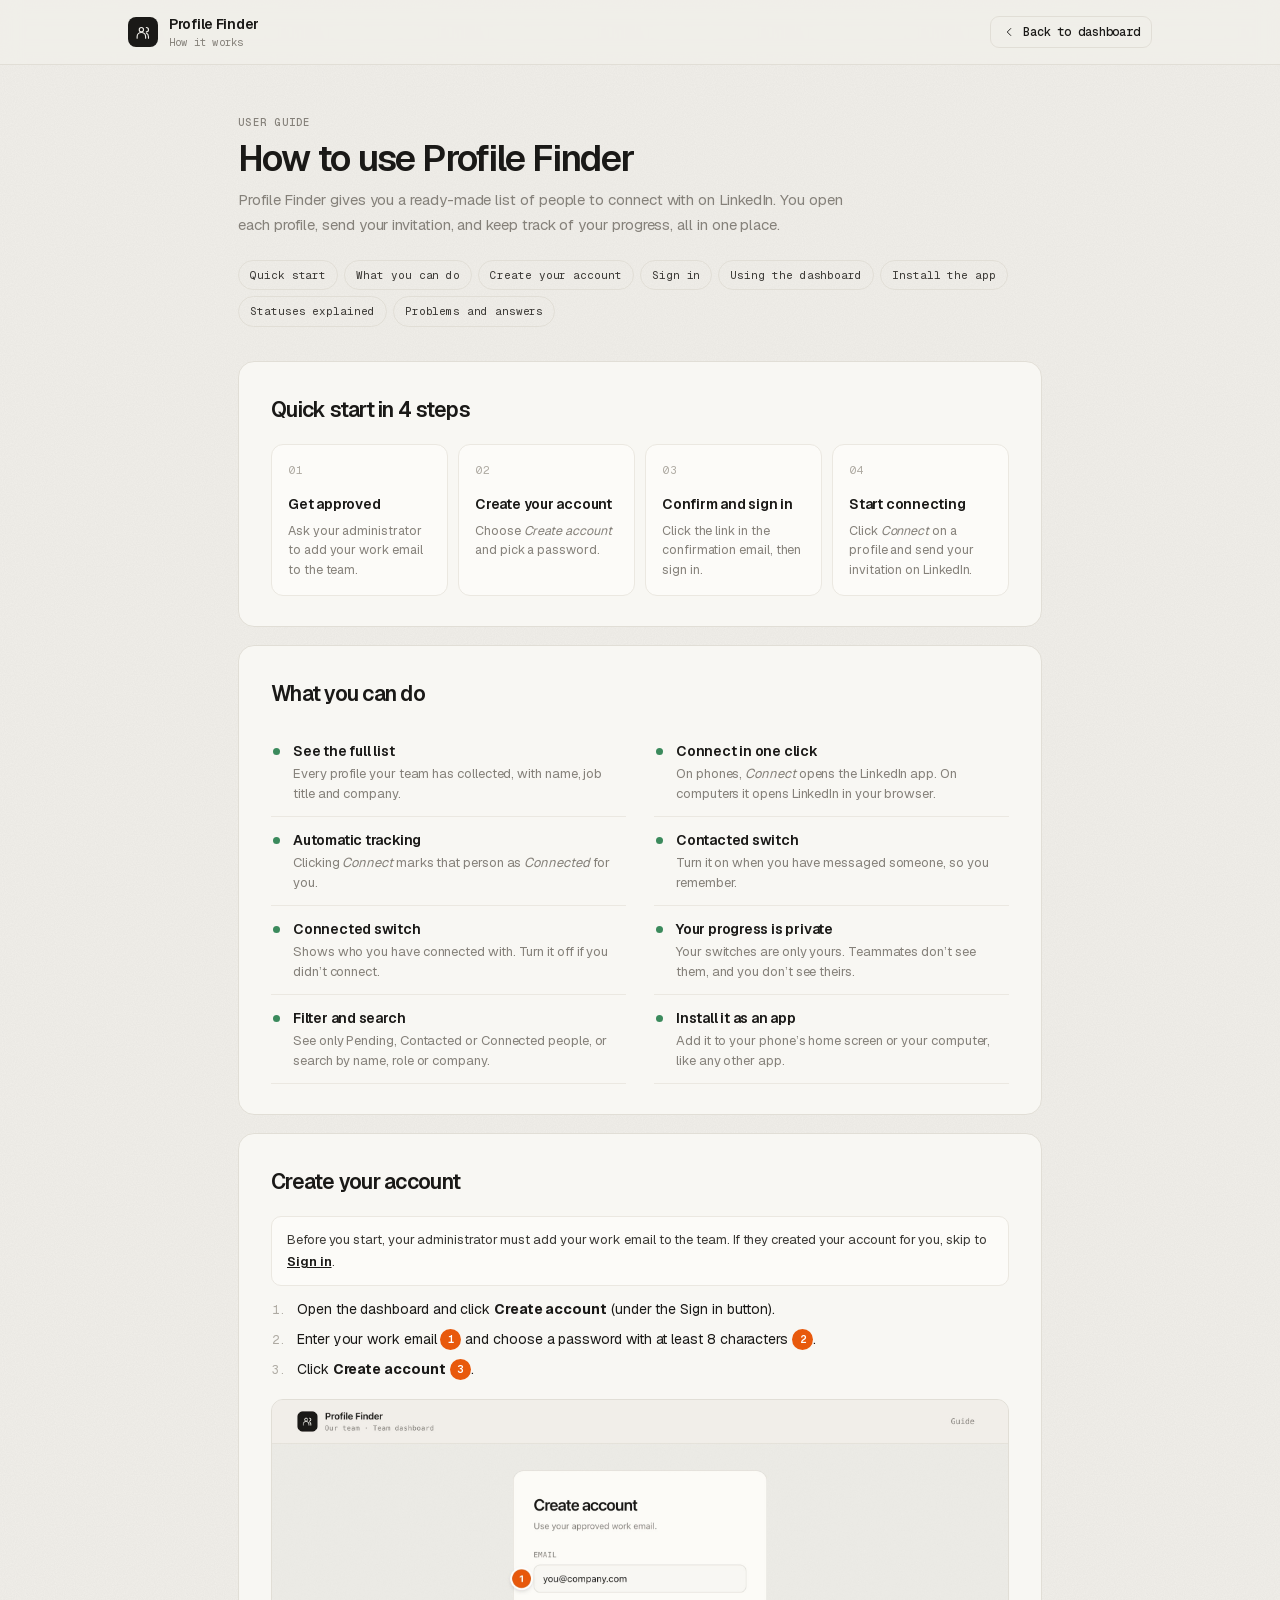
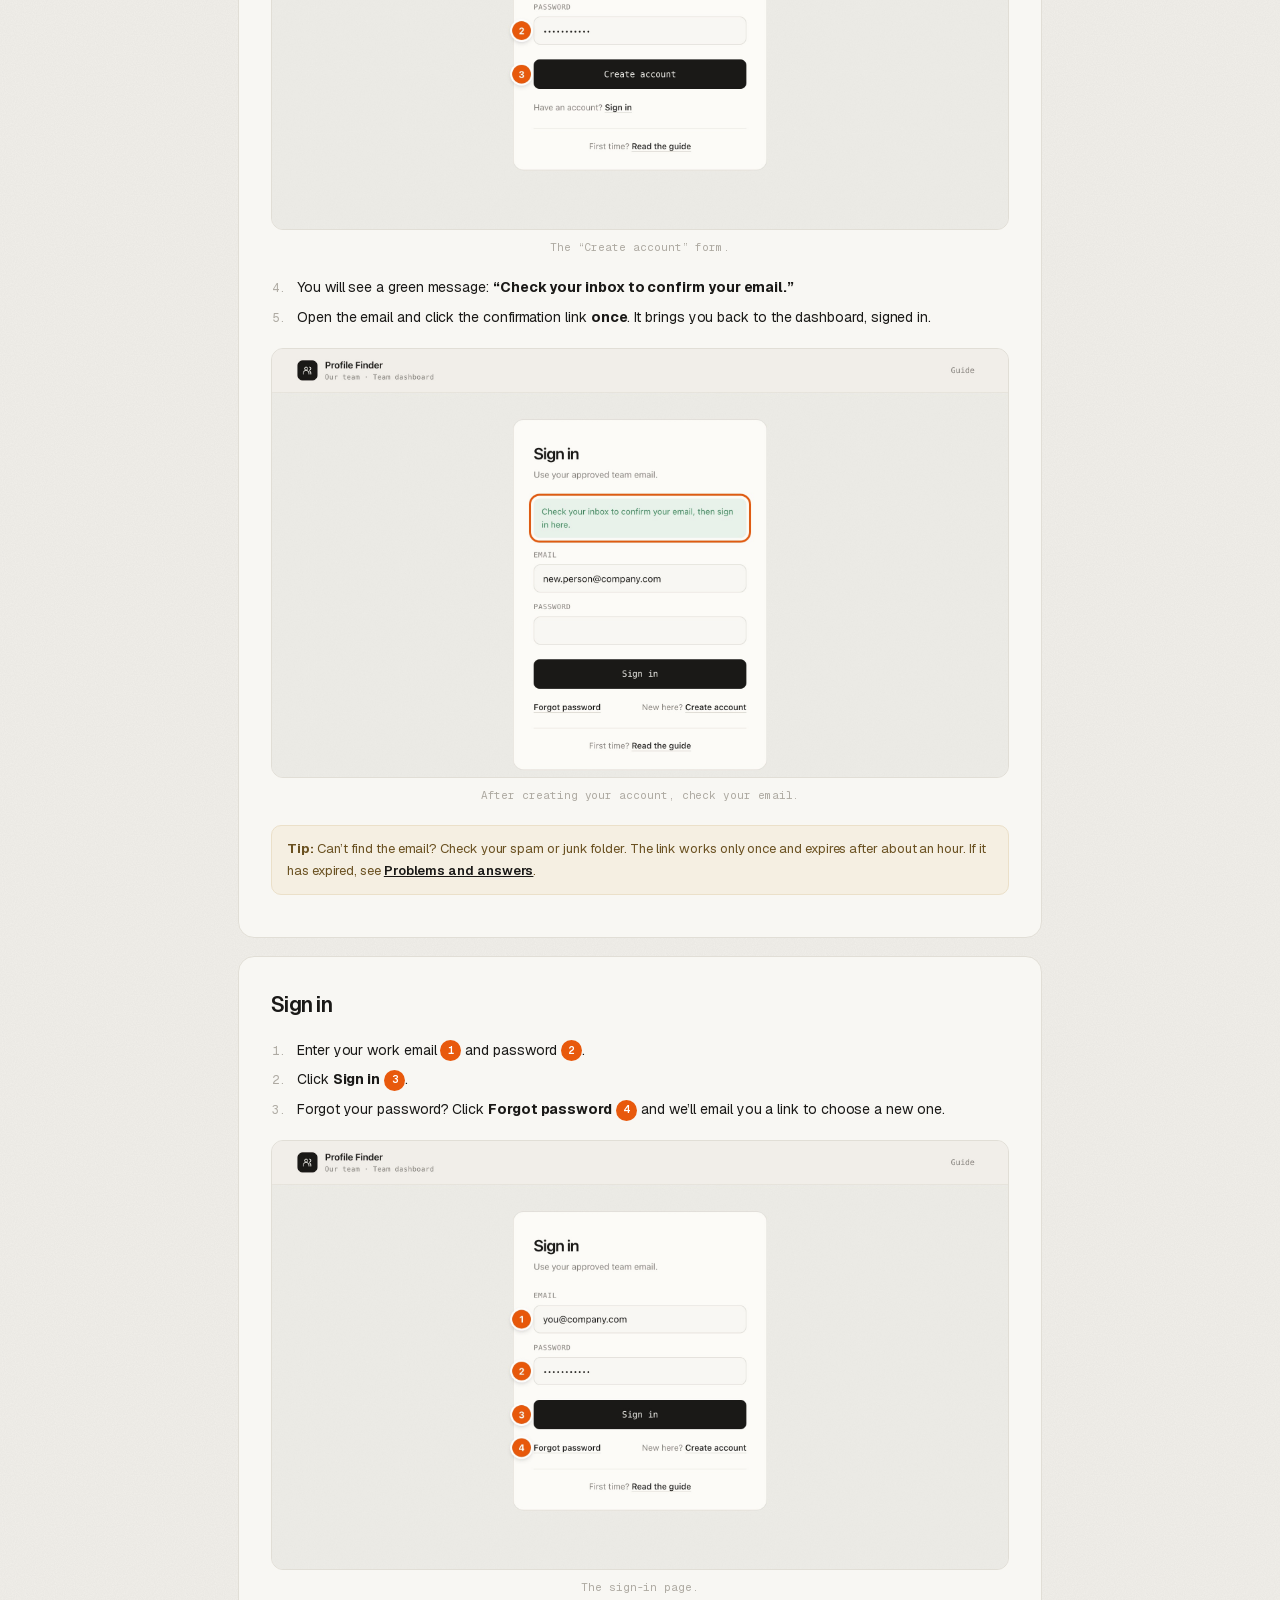
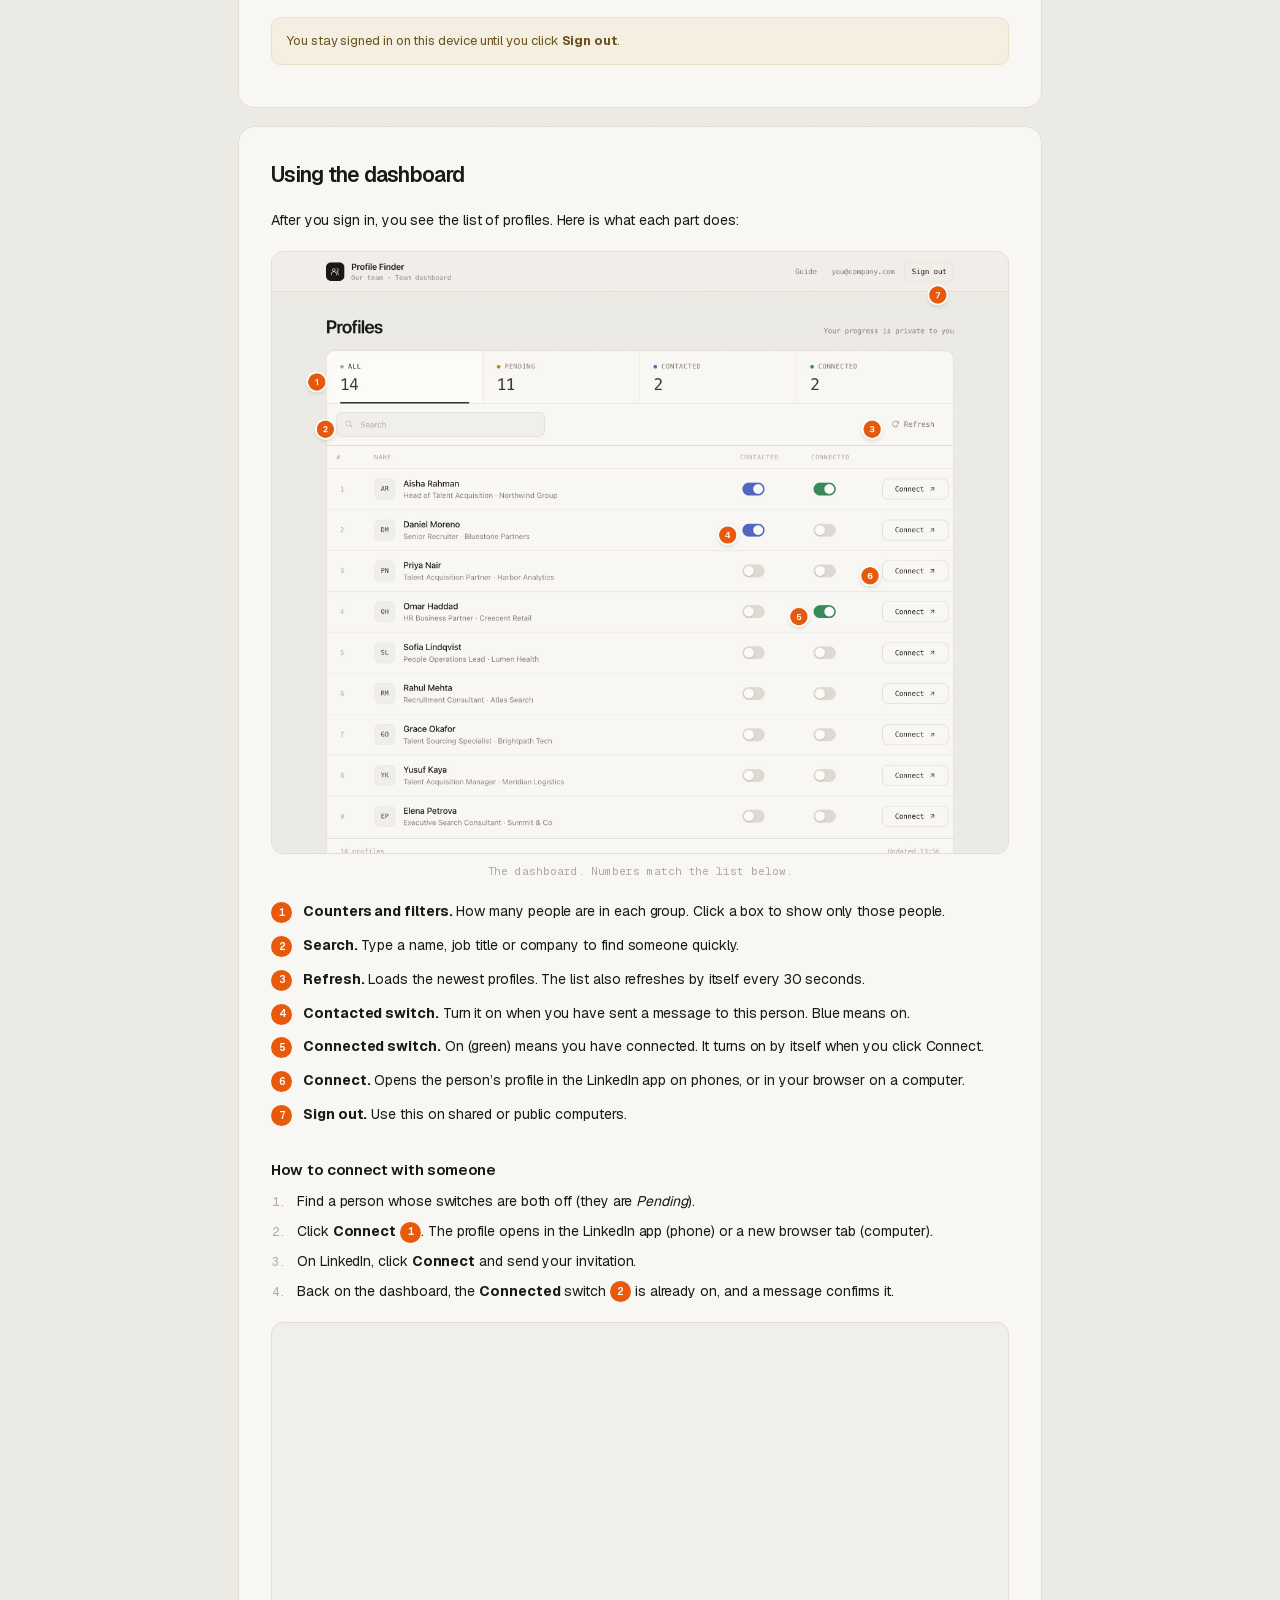
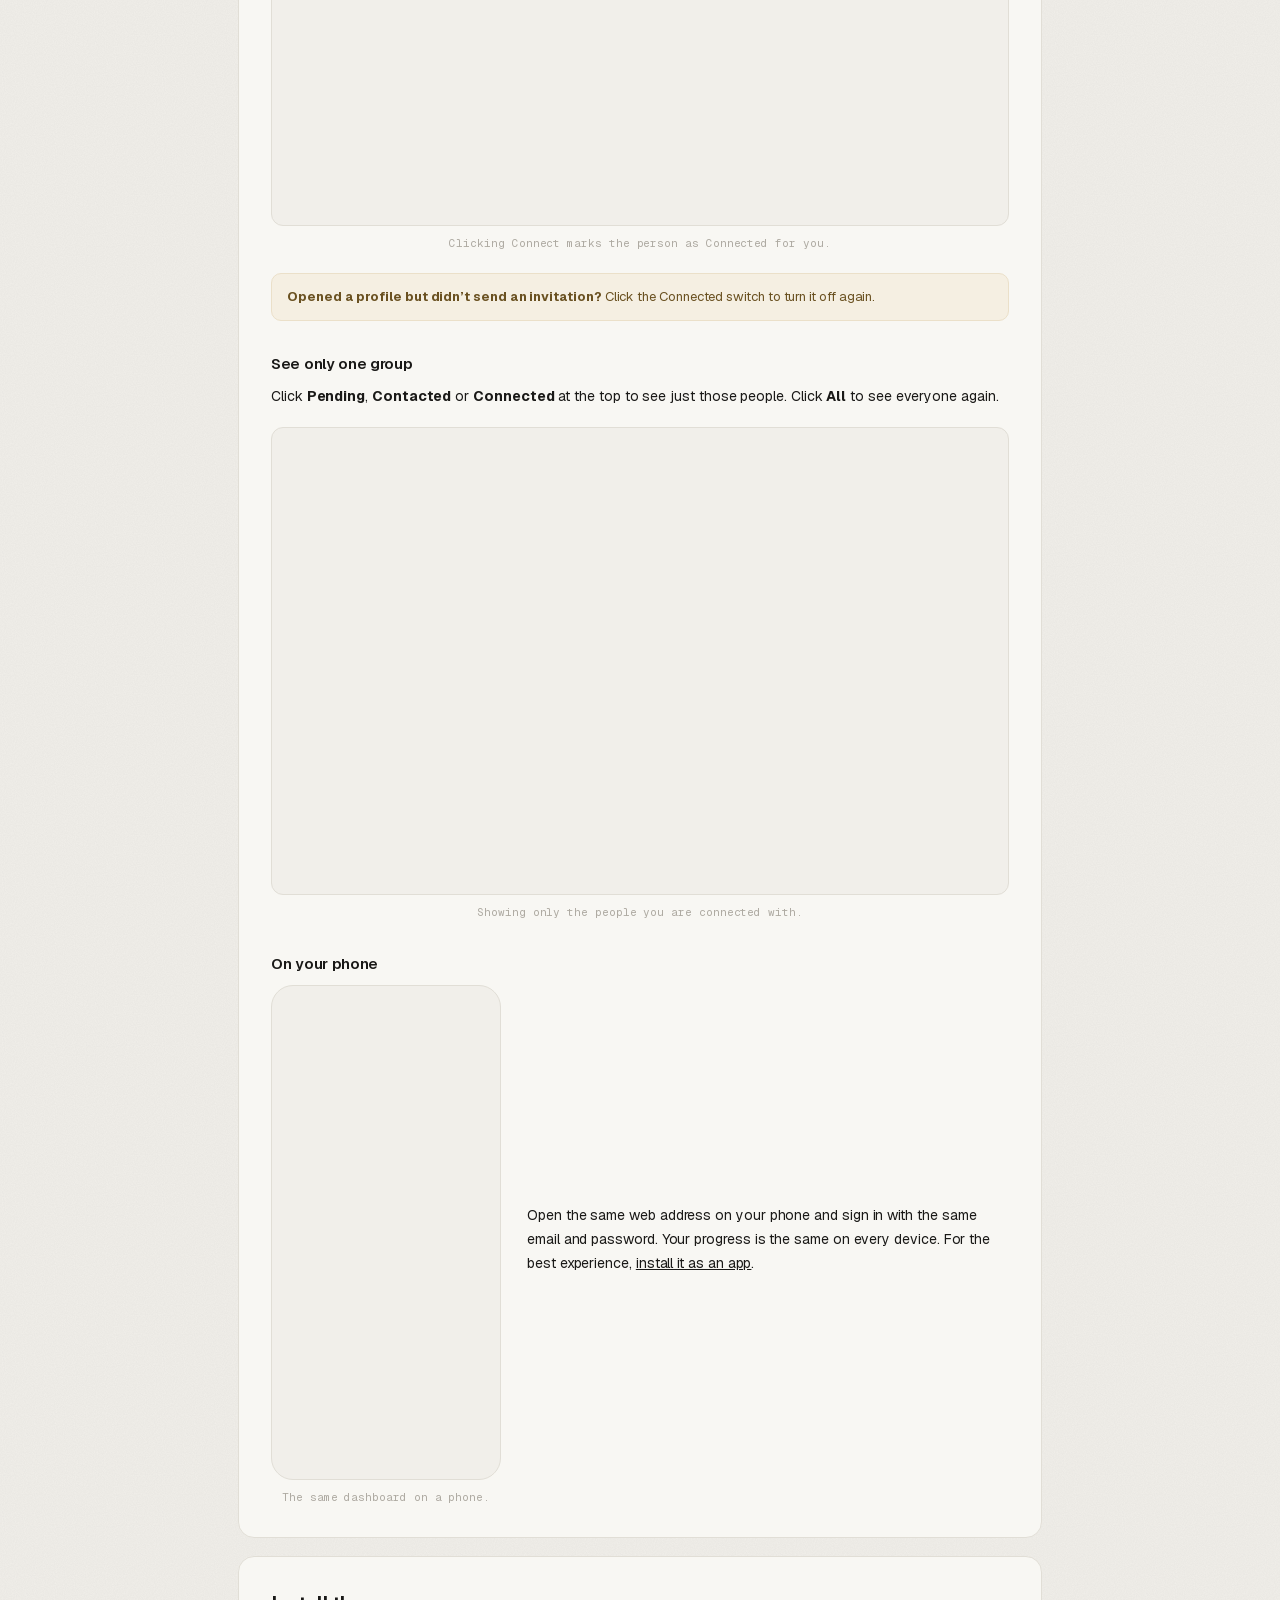
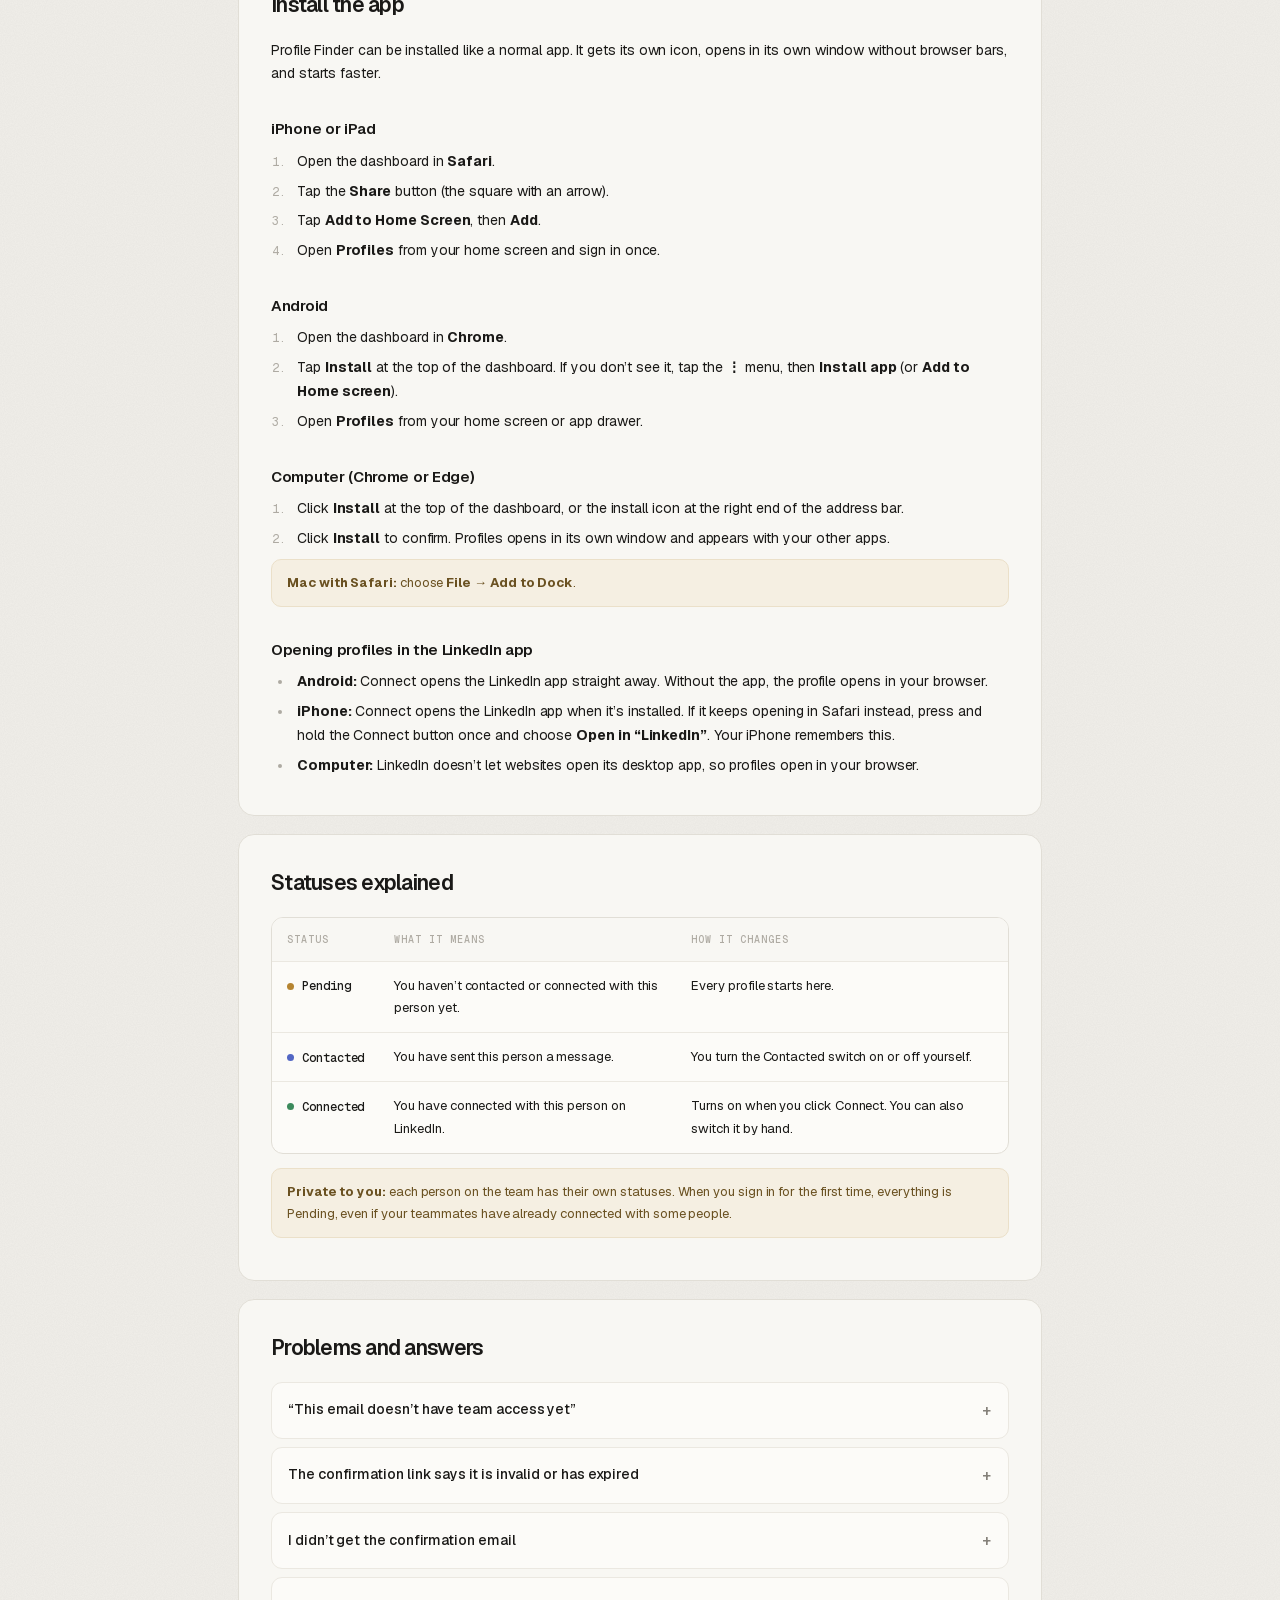
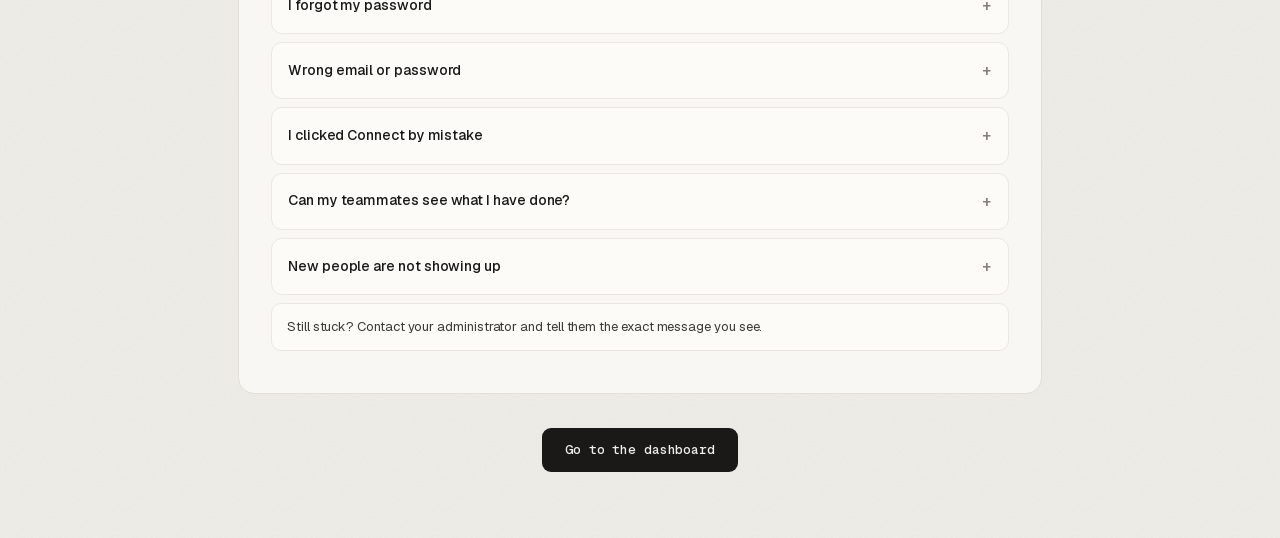
==== commit 33541680: "Add files via upload" ====
--- a/help.html
+++ b/help.html
@@ -2,11 +2,24 @@
 <html lang="en">
 <head>
 <meta charset="utf-8">
-<meta name="viewport" content="width=device-width, initial-scale=1">
-<meta http-equiv="Content-Security-Policy" content="default-src 'self'; script-src 'none'; style-src 'self'; img-src 'self' data:; base-uri 'none'; form-action 'none'; object-src 'none'">
+<meta name="viewport" content="width=device-width, initial-scale=1, viewport-fit=cover">
+<meta http-equiv="Content-Security-Policy" content="default-src 'self'; script-src 'none'; style-src 'self'; img-src 'self' data:; manifest-src 'self'; base-uri 'none'; form-action 'none'; object-src 'none'">
 <meta name="referrer" content="no-referrer">
-<meta name="theme-color" content="#f5f7fb">
-<title>How it works · Profile Finder</title>
+<meta name="theme-color" content="#f1efea">
+<meta name="color-scheme" content="light">
+<meta name="description" content="Your team’s profile list with one-click LinkedIn connect.">
+<meta name="application-name" content="Profiles">
+<meta name="apple-mobile-web-app-capable" content="yes">
+<meta name="mobile-web-app-capable" content="yes">
+<meta name="apple-mobile-web-app-title" content="Profiles">
+<meta name="apple-mobile-web-app-status-bar-style" content="default">
+<title>Guide · Profile Finder</title>
+<link rel="manifest" href="manifest.webmanifest">
+<link rel="icon" href="icons/icon.svg" type="image/svg+xml">
+<link rel="icon" href="icons/icon-192.png" sizes="192x192" type="image/png">
+<link rel="apple-touch-icon" href="icons/apple-touch-icon.png">
+<link rel="preload" href="fonts/geist-latin.woff2" as="font" type="font/woff2" crossorigin>
+<link rel="preload" href="fonts/geist-mono-latin.woff2" as="font" type="font/woff2" crossorigin>
 <link rel="stylesheet" href="styles.css">
 </head>
 <body class="guide">
@@ -36,6 +49,7 @@
       <a href="#create-account">Create your account</a>
       <a href="#sign-in">Sign in</a>
       <a href="#dashboard">Using the dashboard</a>
+      <a href="#install">Install the app</a>
       <a href="#statuses">Statuses explained</a>
       <a href="#help">Problems and answers</a>
     </nav>
@@ -55,13 +69,13 @@
     <h2>What you can do</h2>
     <ul class="feature-grid">
       <li><strong>See the full list</strong><span>Every profile your team has collected, with name, job title and company.</span></li>
-      <li><strong>Connect in one click</strong><span>The <em>Connect</em> button opens the person’s LinkedIn profile in a new tab.</span></li>
+      <li><strong>Connect in one click</strong><span>On phones, <em>Connect</em> opens the LinkedIn app. On computers it opens LinkedIn in your browser.</span></li>
       <li><strong>Automatic tracking</strong><span>Clicking <em>Connect</em> marks that person as <em>Connected</em> for you.</span></li>
       <li><strong>Contacted switch</strong><span>Turn it on when you have messaged someone, so you remember.</span></li>
       <li><strong>Connected switch</strong><span>Shows who you have connected with. Turn it off if you didn’t connect.</span></li>
       <li><strong>Your progress is private</strong><span>Your switches are only yours. Teammates don’t see them, and you don’t see theirs.</span></li>
       <li><strong>Filter and search</strong><span>See only Pending, Contacted or Connected people, or search by name, role or company.</span></li>
-      <li><strong>Works on your phone</strong><span>Open the same address on your phone and sign in.</span></li>
+      <li><strong>Install it as an app</strong><span>Add it to your phone’s home screen or your computer, like any other app.</span></li>
     </ul>
   </section>
 
@@ -115,14 +129,14 @@
       <li><strong>Refresh.</strong> Loads the newest profiles. The list also refreshes by itself every 30 seconds.</li>
       <li><strong>Contacted switch.</strong> Turn it on when you have sent a message to this person. Blue means on.</li>
       <li><strong>Connected switch.</strong> On (green) means you have connected. It turns on by itself when you click Connect.</li>
-      <li><strong>Connect.</strong> Opens the person’s LinkedIn profile in a new tab, so you can send your invitation.</li>
+      <li><strong>Connect.</strong> Opens the person’s profile in the LinkedIn app on phones, or in your browser on a computer.</li>
       <li><strong>Sign out.</strong> Use this on shared or public computers.</li>
     </ol>
 
     <h3>How to connect with someone</h3>
     <ol class="steps-list">
       <li>Find a person whose switches are both off (they are <em>Pending</em>).</li>
-      <li>Click <strong>Connect</strong> <span class="num">1</span>. LinkedIn opens in a new tab.</li>
+      <li>Click <strong>Connect</strong> <span class="num">1</span>. The profile opens in the LinkedIn app (phone) or a new browser tab (computer).</li>
       <li>On LinkedIn, click <strong>Connect</strong> and send your invitation.</li>
       <li>Back on the dashboard, the <strong>Connected</strong> switch <span class="num">2</span> is already on, and a message confirms it.</li>
     </ol>
@@ -145,8 +159,38 @@
         <img src="guide/mobile.jpg" width="390" height="844" loading="lazy" alt="The dashboard on a phone screen, with counters, search, switches and Connect buttons.">
         <figcaption>The same dashboard on a phone.</figcaption>
       </figure>
-      <p>Open the same web address in your phone’s browser and sign in with the same email and password. Everything works the same way, and your progress is the same on every device.</p>
+      <p>Open the same web address on your phone and sign in with the same email and password. Your progress is the same on every device. For the best experience, <a href="#install">install it as an app</a>.</p>
     </div>
+  </section>
+
+  <section id="install" class="guide-section">
+    <h2>Install the app</h2>
+    <p>Profile Finder can be installed like a normal app. It gets its own icon, opens in its own window without browser bars, and starts faster.</p>
+    <h3>iPhone or iPad</h3>
+    <ol class="steps-list">
+      <li>Open the dashboard in <strong>Safari</strong>.</li>
+      <li>Tap the <strong>Share</strong> button (the square with an arrow).</li>
+      <li>Tap <strong>Add to Home Screen</strong>, then <strong>Add</strong>.</li>
+      <li>Open <strong>Profiles</strong> from your home screen and sign in once.</li>
+    </ol>
+    <h3>Android</h3>
+    <ol class="steps-list">
+      <li>Open the dashboard in <strong>Chrome</strong>.</li>
+      <li>Tap <strong>Install</strong> at the top of the dashboard. If you don’t see it, tap the <strong>⋮</strong> menu, then <strong>Install app</strong> (or <strong>Add to Home screen</strong>).</li>
+      <li>Open <strong>Profiles</strong> from your home screen or app drawer.</li>
+    </ol>
+    <h3>Computer (Chrome or Edge)</h3>
+    <ol class="steps-list">
+      <li>Click <strong>Install</strong> at the top of the dashboard, or the install icon at the right end of the address bar.</li>
+      <li>Click <strong>Install</strong> to confirm. Profiles opens in its own window and appears with your other apps.</li>
+    </ol>
+    <p class="tip"><strong>Mac with Safari:</strong> choose <strong>File → Add to Dock</strong>.</p>
+    <h3>Opening profiles in the LinkedIn app</h3>
+    <ul class="steps-list">
+      <li><strong>Android:</strong> Connect opens the LinkedIn app straight away. Without the app, the profile opens in your browser.</li>
+      <li><strong>iPhone:</strong> Connect opens the LinkedIn app when it’s installed. If it keeps opening in Safari instead, press and hold the Connect button once and choose <strong>Open in “LinkedIn”</strong>. Your iPhone remembers this.</li>
+      <li><strong>Computer:</strong> LinkedIn doesn’t let websites open its desktop app, so profiles open in your browser.</li>
+    </ul>
   </section>
 
   <section id="statuses" class="guide-section">
--- a/styles.css
+++ b/styles.css
@@ -44,7 +44,7 @@
 
 /* ---------- header ---------- */
 .site-header { position:sticky; top:0; z-index:5; background:color-mix(in srgb, var(--bg) 82%, transparent); backdrop-filter:blur(10px); -webkit-backdrop-filter:blur(10px); border-bottom:1px solid var(--line); }
-.header-inner { max-width:1080px; height:64px; margin:auto; padding:0 28px; display:flex; align-items:center; justify-content:space-between; gap:16px; }
+.header-inner { --pad-x:28px; max-width:1080px; height:64px; margin:auto; padding:0 28px; display:flex; align-items:center; justify-content:space-between; gap:16px; }
 .brand { display:flex; align-items:center; gap:11px; min-width:0; }
 .brand-mark { width:30px; height:30px; display:grid; place-items:center; border-radius:8px; background:var(--ink); color:var(--bg); transition:transform .4s var(--spring); }
 .brand:hover .brand-mark { transform:rotate(-8deg) scale(1.05); }
@@ -52,6 +52,8 @@
 .brand-name { display:block; font-size:14px; font-weight:600; letter-spacing:-.02em; }
 .brand-caption { display:block; font-family:var(--mono); font-size:10.5px; color:var(--muted); letter-spacing:.02em; }
 .header-actions { display:flex; align-items:center; gap:6px; min-width:0; }
+.install svg { width:13px; height:13px; }
+.install:not([hidden]) { animation:rise .4s var(--ease) both; }
 .account { display:flex; align-items:center; gap:10px; min-width:0; }
 .account-email { font-family:var(--mono); font-size:11.5px; color:var(--muted); overflow:hidden; text-overflow:ellipsis; white-space:nowrap; padding:0 6px; }
 
@@ -197,7 +199,7 @@
 .toast.show { opacity:1; transform:translate(-50%,0) scale(1); }
 
 @media (max-width:820px) {
-  .header-inner { padding:0 18px; } main { padding:28px 18px 40px; }
+  .header-inner { --pad-x:18px; } main { padding:28px 18px 40px; }
   .account-email { display:none; }
   .intro h1 { font-size:25px; }
   .status-tabs { grid-template-columns:repeat(2,minmax(0,1fr)); }
@@ -214,8 +216,9 @@
   .connect { width:88px; padding:6px 8px; }
 }
 @media (max-width:480px) {
-  .header-inner { padding:0 14px; } main { padding:22px 12px 32px; }
+  .header-inner { --pad-x:14px; } main { padding:22px 12px 32px; }
   .brand-caption { display:none; }
+  .install span { display:none; } .install { padding:6px 9px; }
   .avatar { display:none; }
   .intro p { display:none; }
   .col-toggle { width:60px; } .col-connect { width:88px; }
@@ -308,6 +311,16 @@
   .quick-steps { grid-template-columns:1fr; }
 }
 
+/* ---------- installed app ---------- */
+.site-header { padding-top:env(safe-area-inset-top); }
+.header-inner { padding-left:max(var(--pad-x), env(safe-area-inset-left)); padding-right:max(var(--pad-x), env(safe-area-inset-right)); }
+.toast { bottom:calc(26px + env(safe-area-inset-bottom)); }
+@media (display-mode: standalone) {
+  body { -webkit-user-select:none; user-select:none; -webkit-tap-highlight-color:transparent; }
+  input, .person-text, .guide-section { -webkit-user-select:text; user-select:text; }
+  main { padding-bottom:calc(56px + env(safe-area-inset-bottom)); }
+}
+
 @media (prefers-reduced-motion:reduce) {
   *, *::before, *::after { animation:none !important; transition:none !important; }
 }
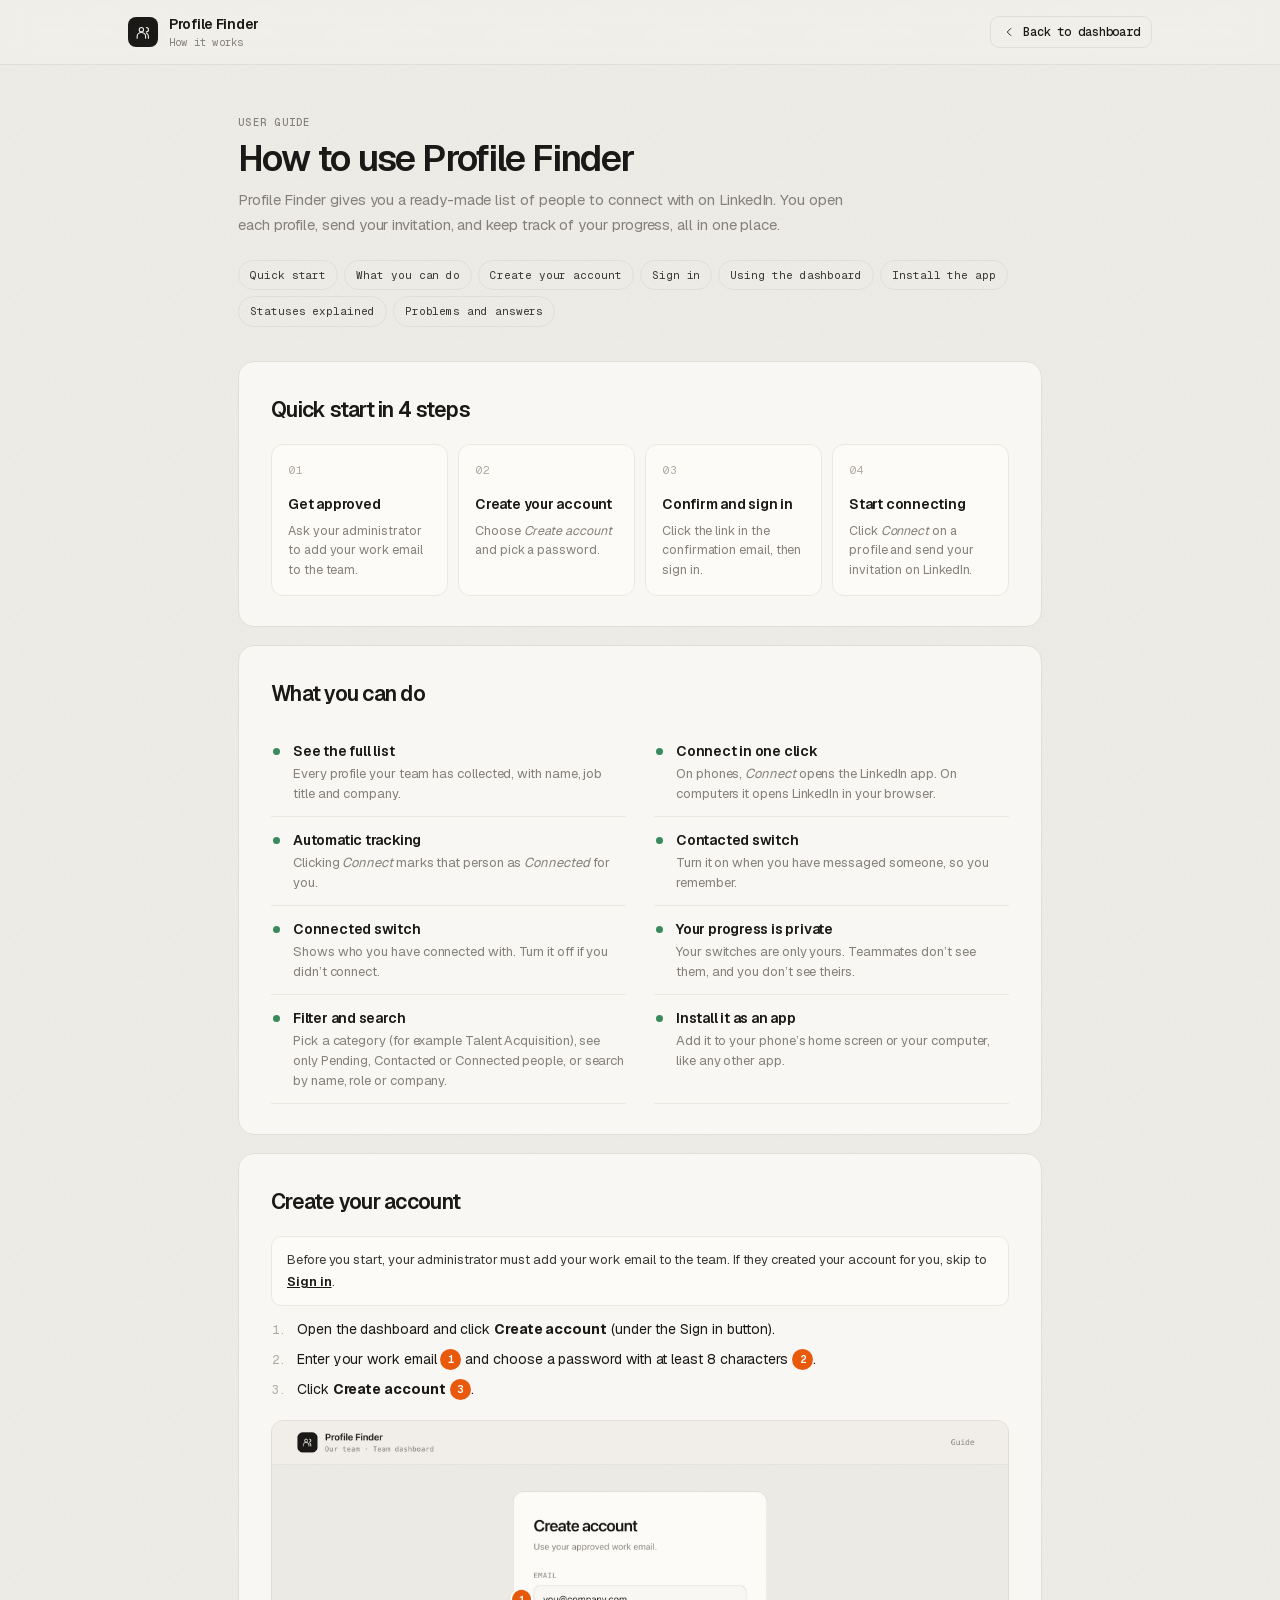
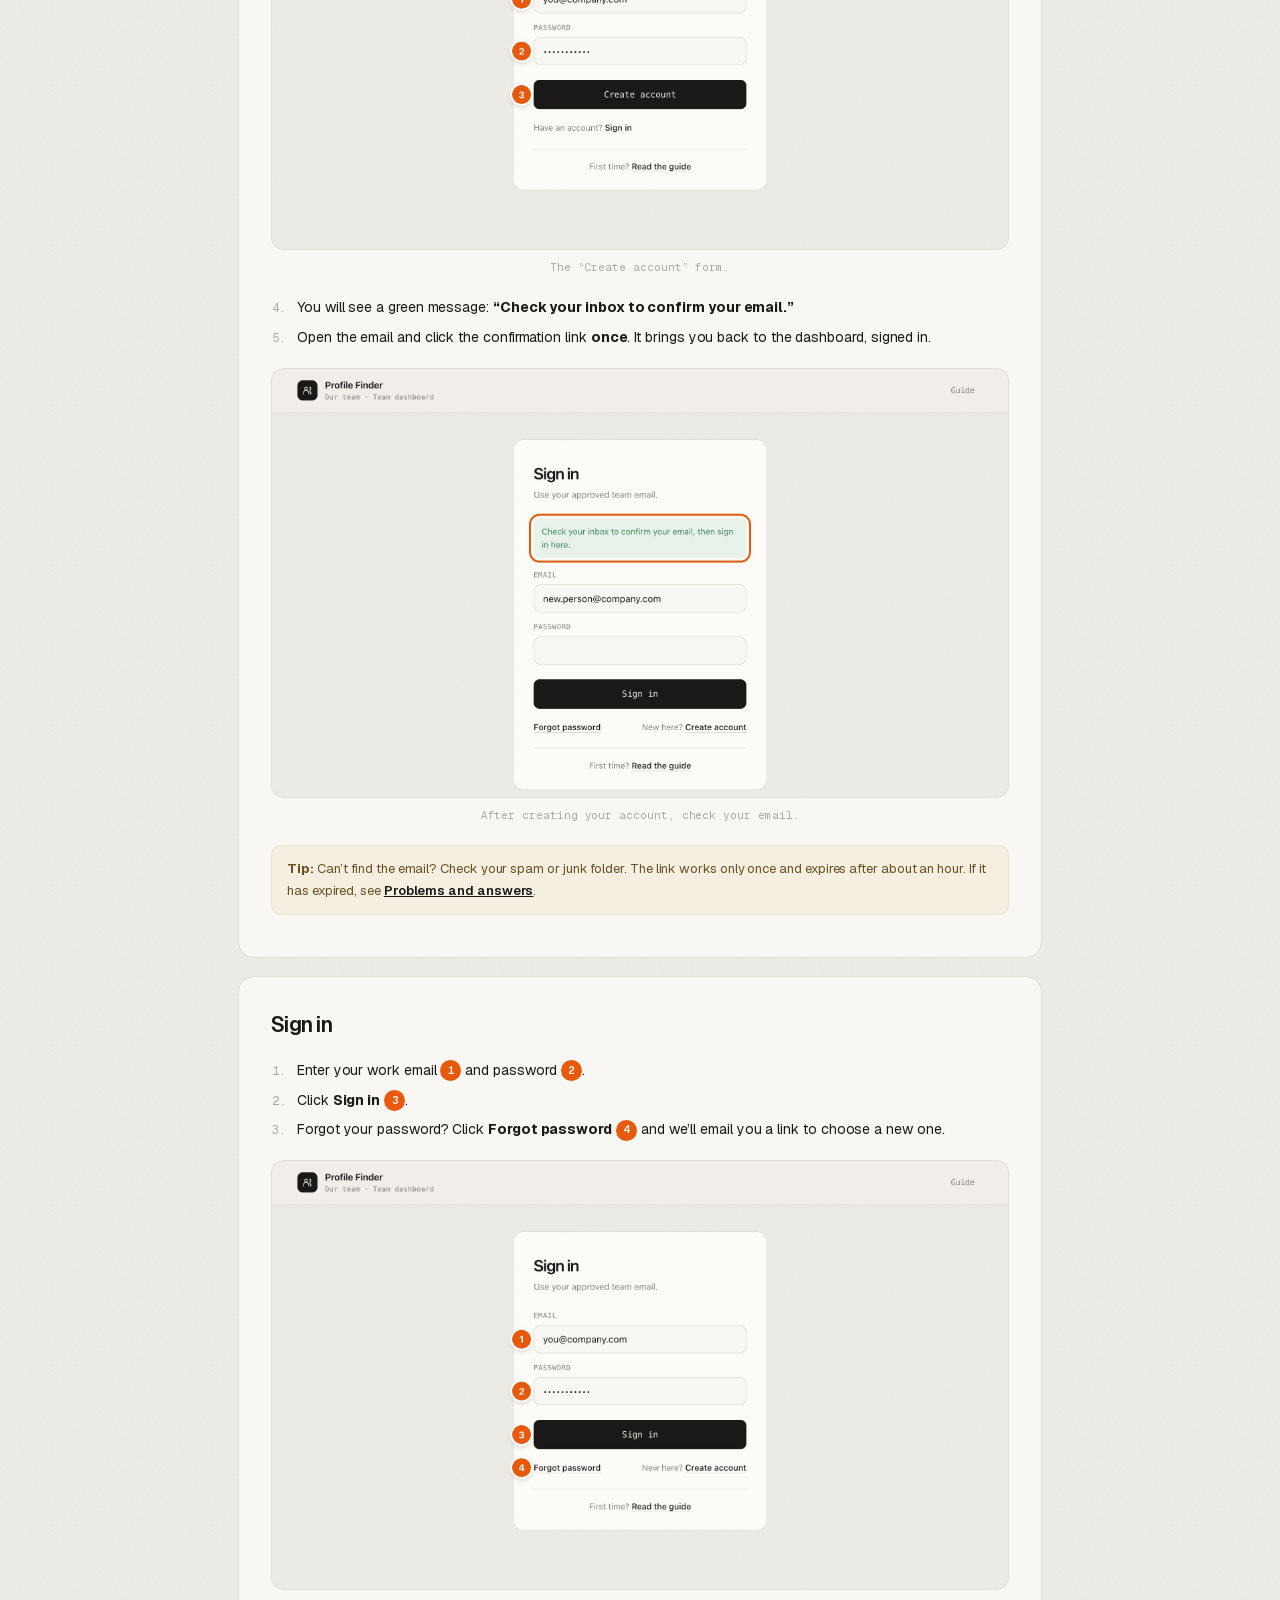
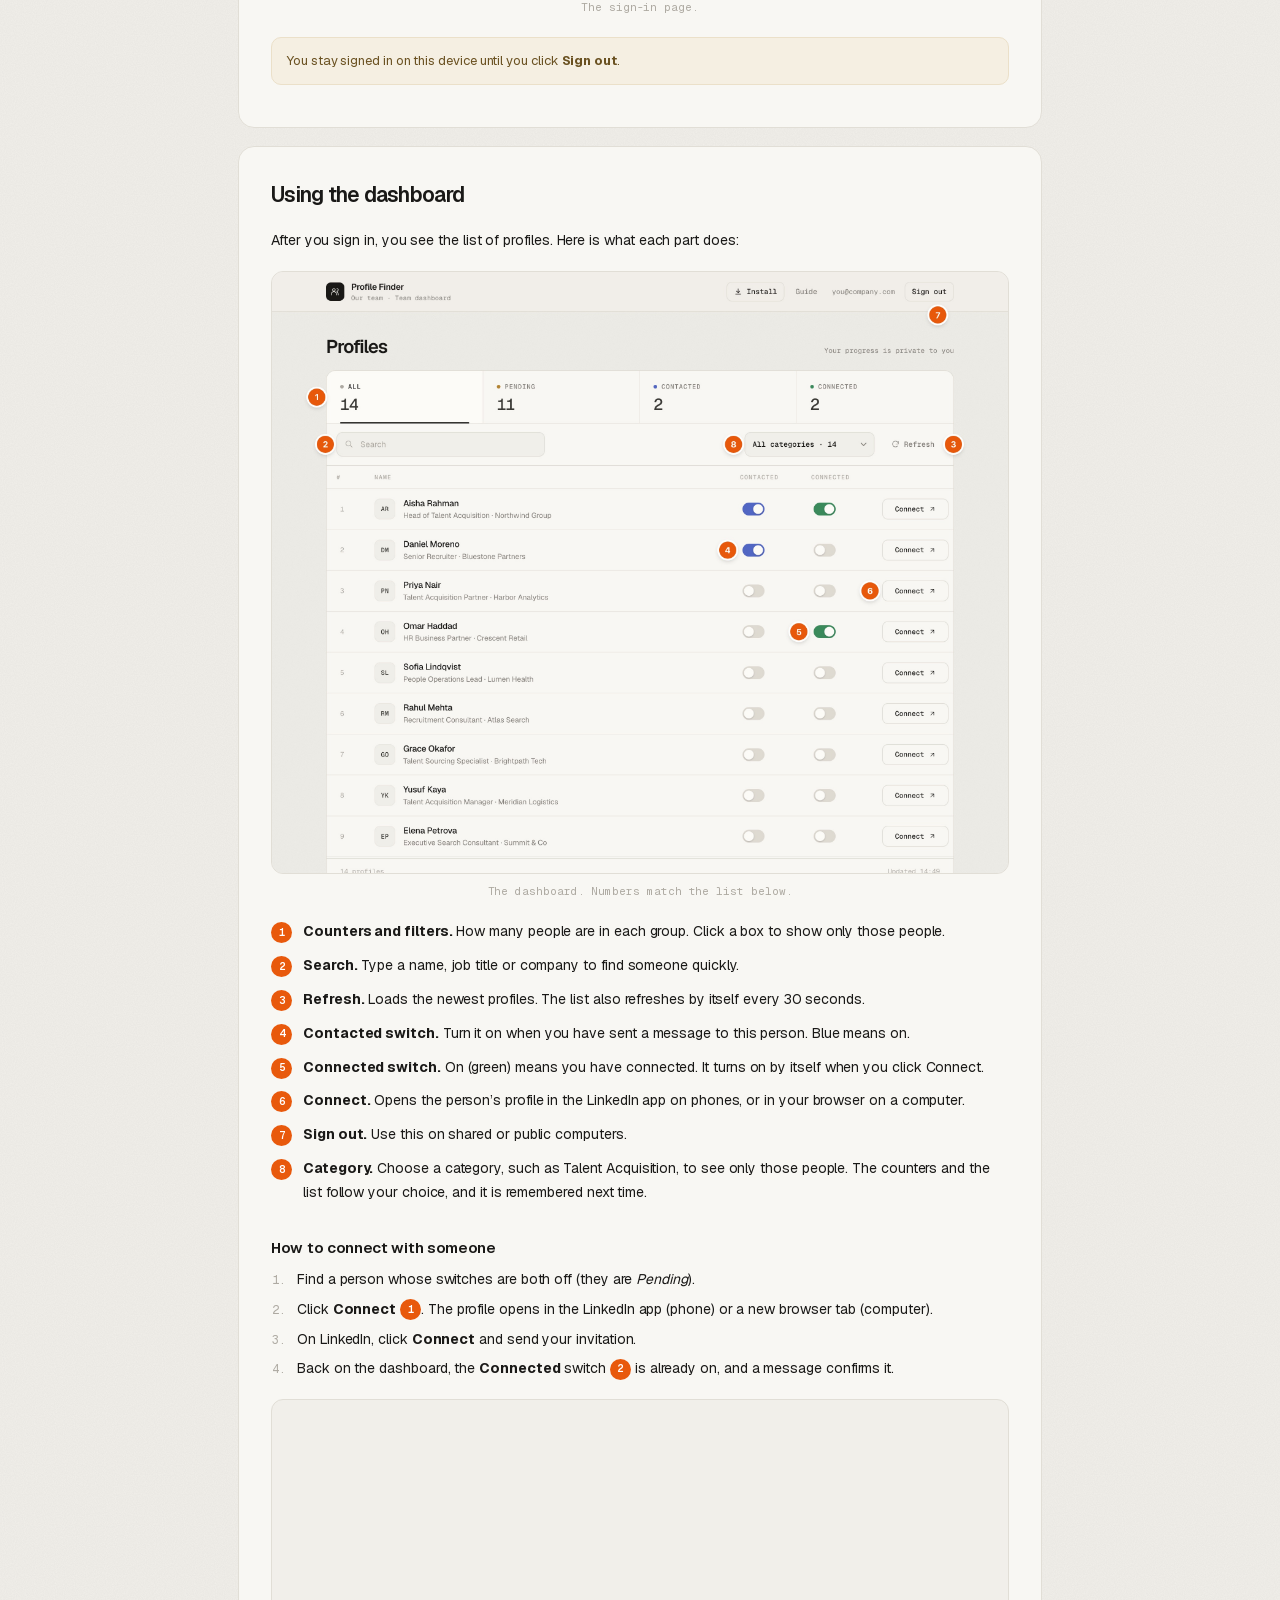
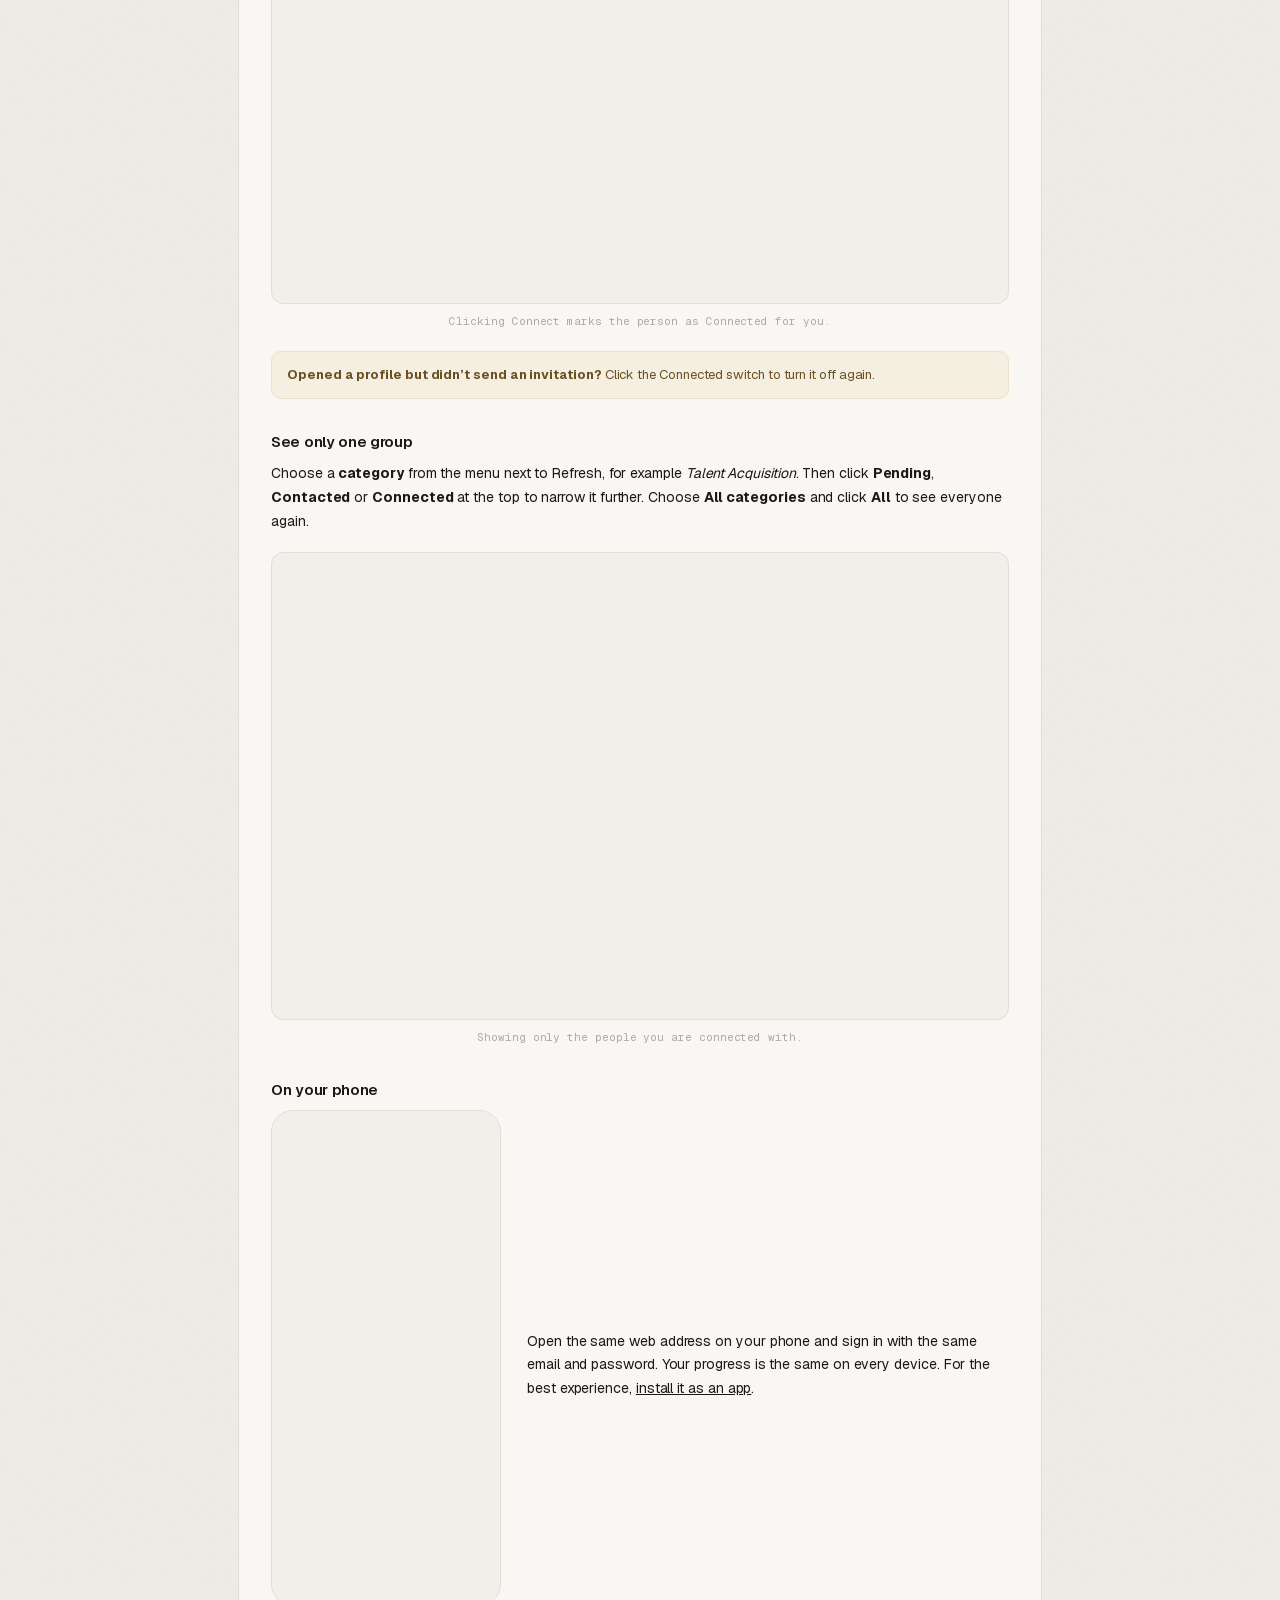
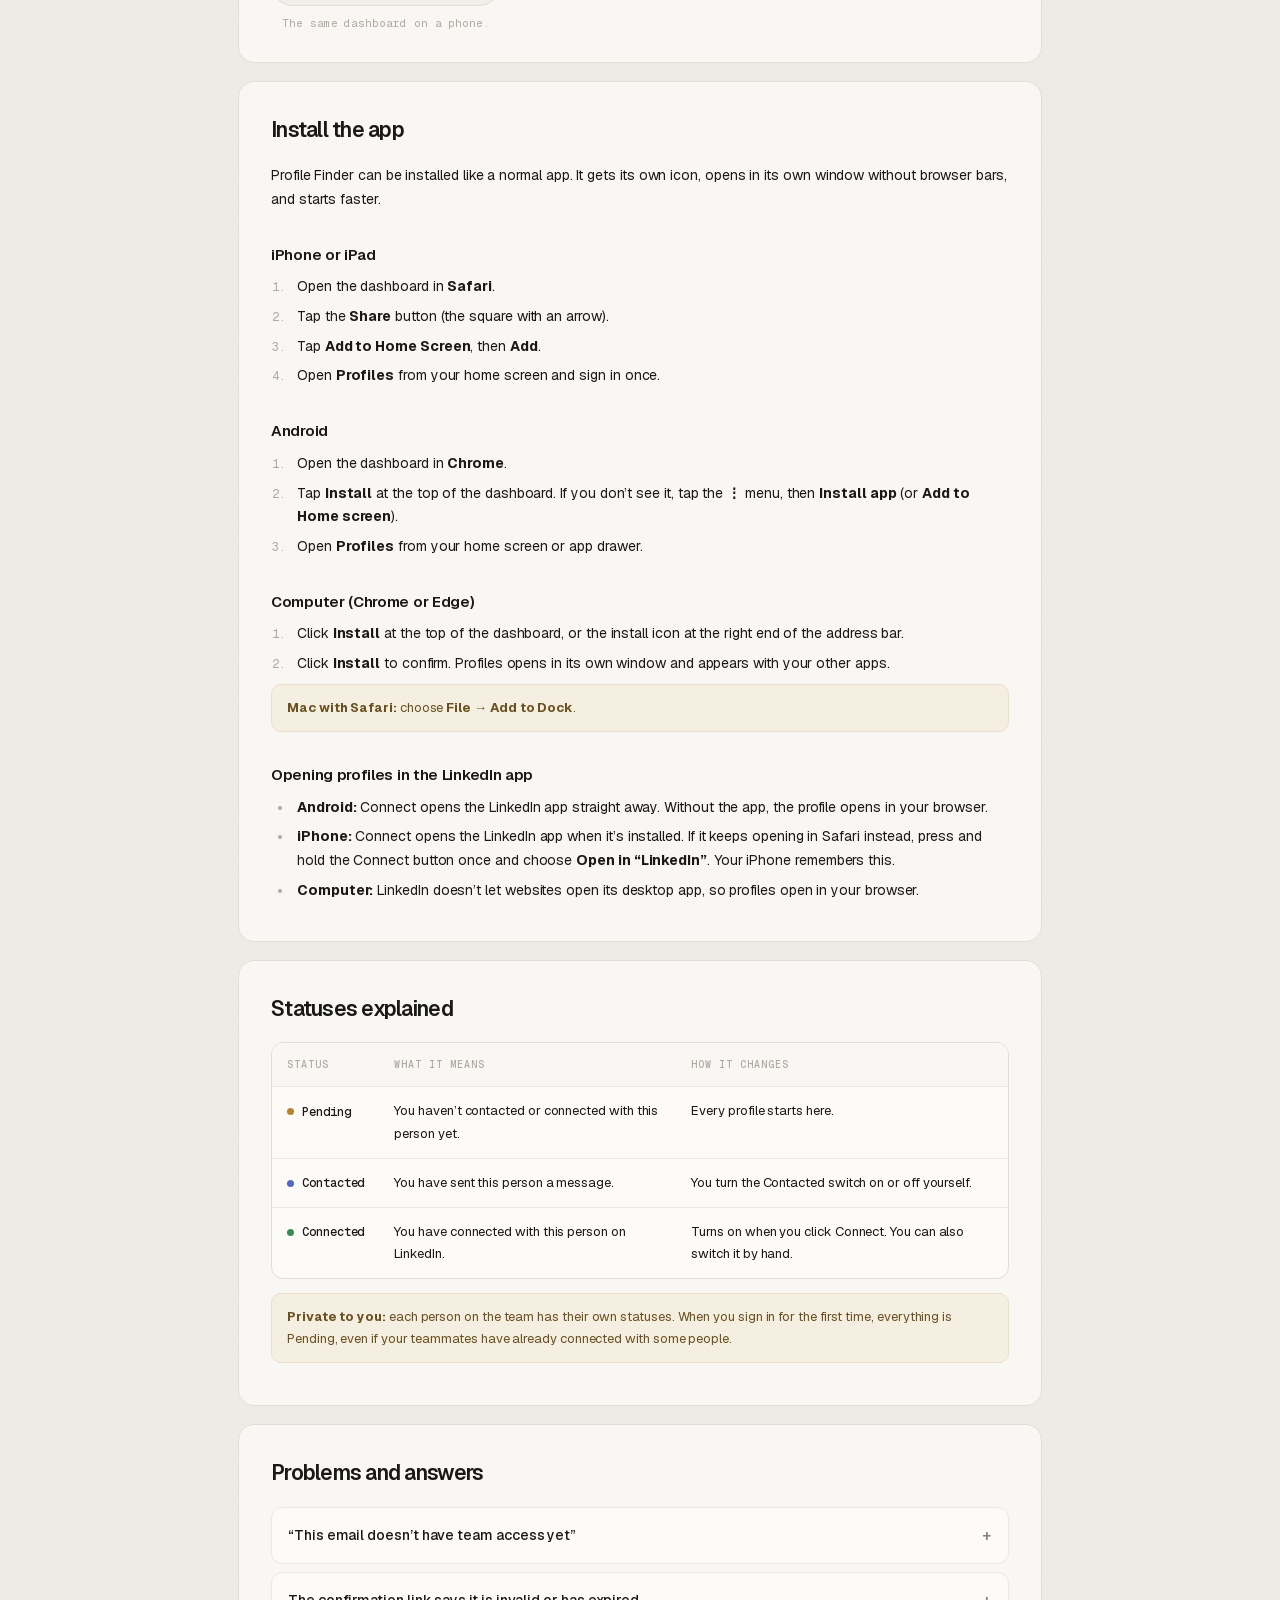
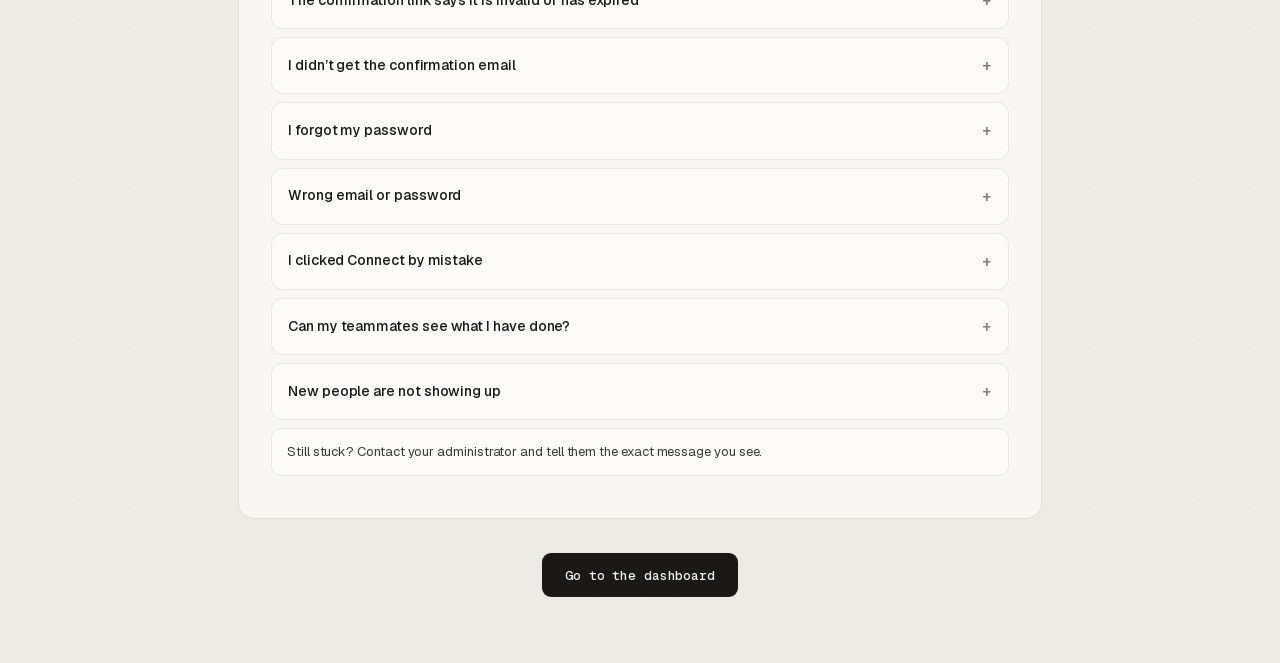
==== commit e260eca2: "Add files via upload" ====
--- a/help.html
+++ b/help.html
@@ -74,7 +74,7 @@
       <li><strong>Contacted switch</strong><span>Turn it on when you have messaged someone, so you remember.</span></li>
       <li><strong>Connected switch</strong><span>Shows who you have connected with. Turn it off if you didn’t connect.</span></li>
       <li><strong>Your progress is private</strong><span>Your switches are only yours. Teammates don’t see them, and you don’t see theirs.</span></li>
-      <li><strong>Filter and search</strong><span>See only Pending, Contacted or Connected people, or search by name, role or company.</span></li>
+      <li><strong>Filter and search</strong><span>Pick a category (for example Talent Acquisition), see only Pending, Contacted or Connected people, or search by name, role or company.</span></li>
       <li><strong>Install it as an app</strong><span>Add it to your phone’s home screen or your computer, like any other app.</span></li>
     </ul>
   </section>
@@ -120,7 +120,7 @@
     <h2>Using the dashboard</h2>
     <p>After you sign in, you see the list of profiles. Here is what each part does:</p>
     <figure>
-      <img src="guide/dashboard.jpg" width="1200" height="980" loading="lazy" alt="The dashboard with numbered markers: 1 status counters, 2 search box, 3 Refresh button, 4 Contacted switch, 5 Connected switch, 6 Connect button, 7 Sign out.">
+      <img src="guide/dashboard.jpg" width="1200" height="980" loading="lazy" alt="The dashboard with numbered markers: 1 status counters, 2 search box, 3 Refresh button, 4 Contacted switch, 5 Connected switch, 6 Connect button, 7 Sign out, 8 category filter.">
       <figcaption>The dashboard. Numbers match the list below.</figcaption>
     </figure>
     <ol class="legend">
@@ -131,6 +131,7 @@
       <li><strong>Connected switch.</strong> On (green) means you have connected. It turns on by itself when you click Connect.</li>
       <li><strong>Connect.</strong> Opens the person’s profile in the LinkedIn app on phones, or in your browser on a computer.</li>
       <li><strong>Sign out.</strong> Use this on shared or public computers.</li>
+      <li><strong>Category.</strong> Choose a category, such as Talent Acquisition, to see only those people. The counters and the list follow your choice, and it is remembered next time.</li>
     </ol>
 
     <h3>How to connect with someone</h3>
@@ -147,7 +148,7 @@
     <p class="tip"><strong>Opened a profile but didn’t send an invitation?</strong> Click the Connected switch to turn it off again.</p>
 
     <h3>See only one group</h3>
-    <p>Click <strong>Pending</strong>, <strong>Contacted</strong> or <strong>Connected</strong> at the top to see just those people. Click <strong>All</strong> to see everyone again.</p>
+    <p>Choose a <strong>category</strong> from the menu next to Refresh, for example <em>Talent Acquisition</em>. Then click <strong>Pending</strong>, <strong>Contacted</strong> or <strong>Connected</strong> at the top to narrow it further. Choose <strong>All categories</strong> and click <strong>All</strong> to see everyone again.</p>
     <figure>
       <img src="guide/filter.jpg" width="1200" height="760" loading="lazy" alt="The Connected filter selected, showing only the people marked Connected.">
       <figcaption>Showing only the people you are connected with.</figcaption>
--- a/styles.css
+++ b/styles.css
@@ -137,6 +137,10 @@
 .filter-reset:hover { background:var(--hover); color:var(--ink); }
 .filter-reset svg { width:13px; height:13px; }
 
+.category-select { height:40px; margin-left:auto; max-width:230px; padding:0 32px 0 12px; border:1px solid var(--line); border-radius:10px; background:var(--bg) url("data:image/svg+xml,%3Csvg xmlns='http://www.w3.org/2000/svg' viewBox='0 0 10 6'%3E%3Cpath d='m1 1 4 4 4-4' fill='none' stroke='%2385817a' stroke-width='1.4' stroke-linecap='round'/%3E%3C/svg%3E") no-repeat right 12px center / 10px; color:var(--ink); font:500 12px var(--mono); text-overflow:ellipsis; cursor:pointer; -webkit-appearance:none; appearance:none; transition:border-color .2s var(--ease), background-color .2s var(--ease); }
+.category-select:hover { border-color:#d2cec5; }
+.category-select:focus { outline:none; border-color:var(--ink); background-color:var(--raised); }
+.category-select:not([hidden]) { animation:fade .3s var(--ease) both; }
 .table-wrap { overflow:auto; max-height:640px; min-height:300px; scrollbar-width:thin; scrollbar-color:var(--line) transparent; }
 table { width:100%; table-layout:fixed; border-collapse:separate; border-spacing:0; text-align:left; }
 .col-num { width:62px; } .col-toggle { width:116px; } .col-connect { width:132px; }
@@ -202,11 +206,12 @@
   .header-inner { --pad-x:18px; } main { padding:28px 18px 40px; }
   .account-email { display:none; }
   .intro h1 { font-size:25px; }
-  .status-tabs { grid-template-columns:repeat(2,minmax(0,1fr)); }
-  .status-tab { padding:15px 16px; } .status-tab:nth-child(2) { border-right:0; }
-  .status-tab:nth-child(-n+2) { border-bottom:1px solid var(--line-soft); }
-  .status-tab::after { left:16px; right:16px; }
-  .status-tab strong { font-size:22px; }
+  /* Counters: one compact row of four. */
+  .status-tab { gap:5px; padding:11px 10px 10px; min-width:0; }
+  .status-tab::after { left:10px; right:10px; }
+  .status-tab .label { gap:5px; max-width:100%; font-size:8.5px; letter-spacing:.05em; white-space:nowrap; }
+  .status-tab .label::before { width:5px; height:5px; flex-shrink:0; }
+  .status-tab strong { font-size:17px; letter-spacing:-.03em; }
   .toolbar { padding:12px; }
   .col-num { width:0; } td.num,thead th:first-child { padding:0; font-size:0; overflow:hidden; }
   .col-toggle { width:66px; } .col-connect { width:100px; }
@@ -230,6 +235,14 @@
   .switch[aria-checked="true"] .knob { transform:translateX(13px); }
   .switch[aria-checked="true"]:active .knob { transform:translateX(10px); }
   .person-role { white-space:normal; }
+  .toolbar { flex-wrap:wrap; } .filter-wrap { flex:1 1 100%; width:auto; }
+  .category-select { flex:1; max-width:none; margin-left:0; }
+}
+@media (max-width:370px) {
+  .status-tab { padding:10px 7px 9px; }
+  .status-tab::after { left:7px; right:7px; }
+  .status-tab .label { gap:4px; font-size:8px; letter-spacing:.02em; }
+  .status-tab strong { font-size:16px; }
 }
 
 /* ---------- user guide (help.html) ---------- */
